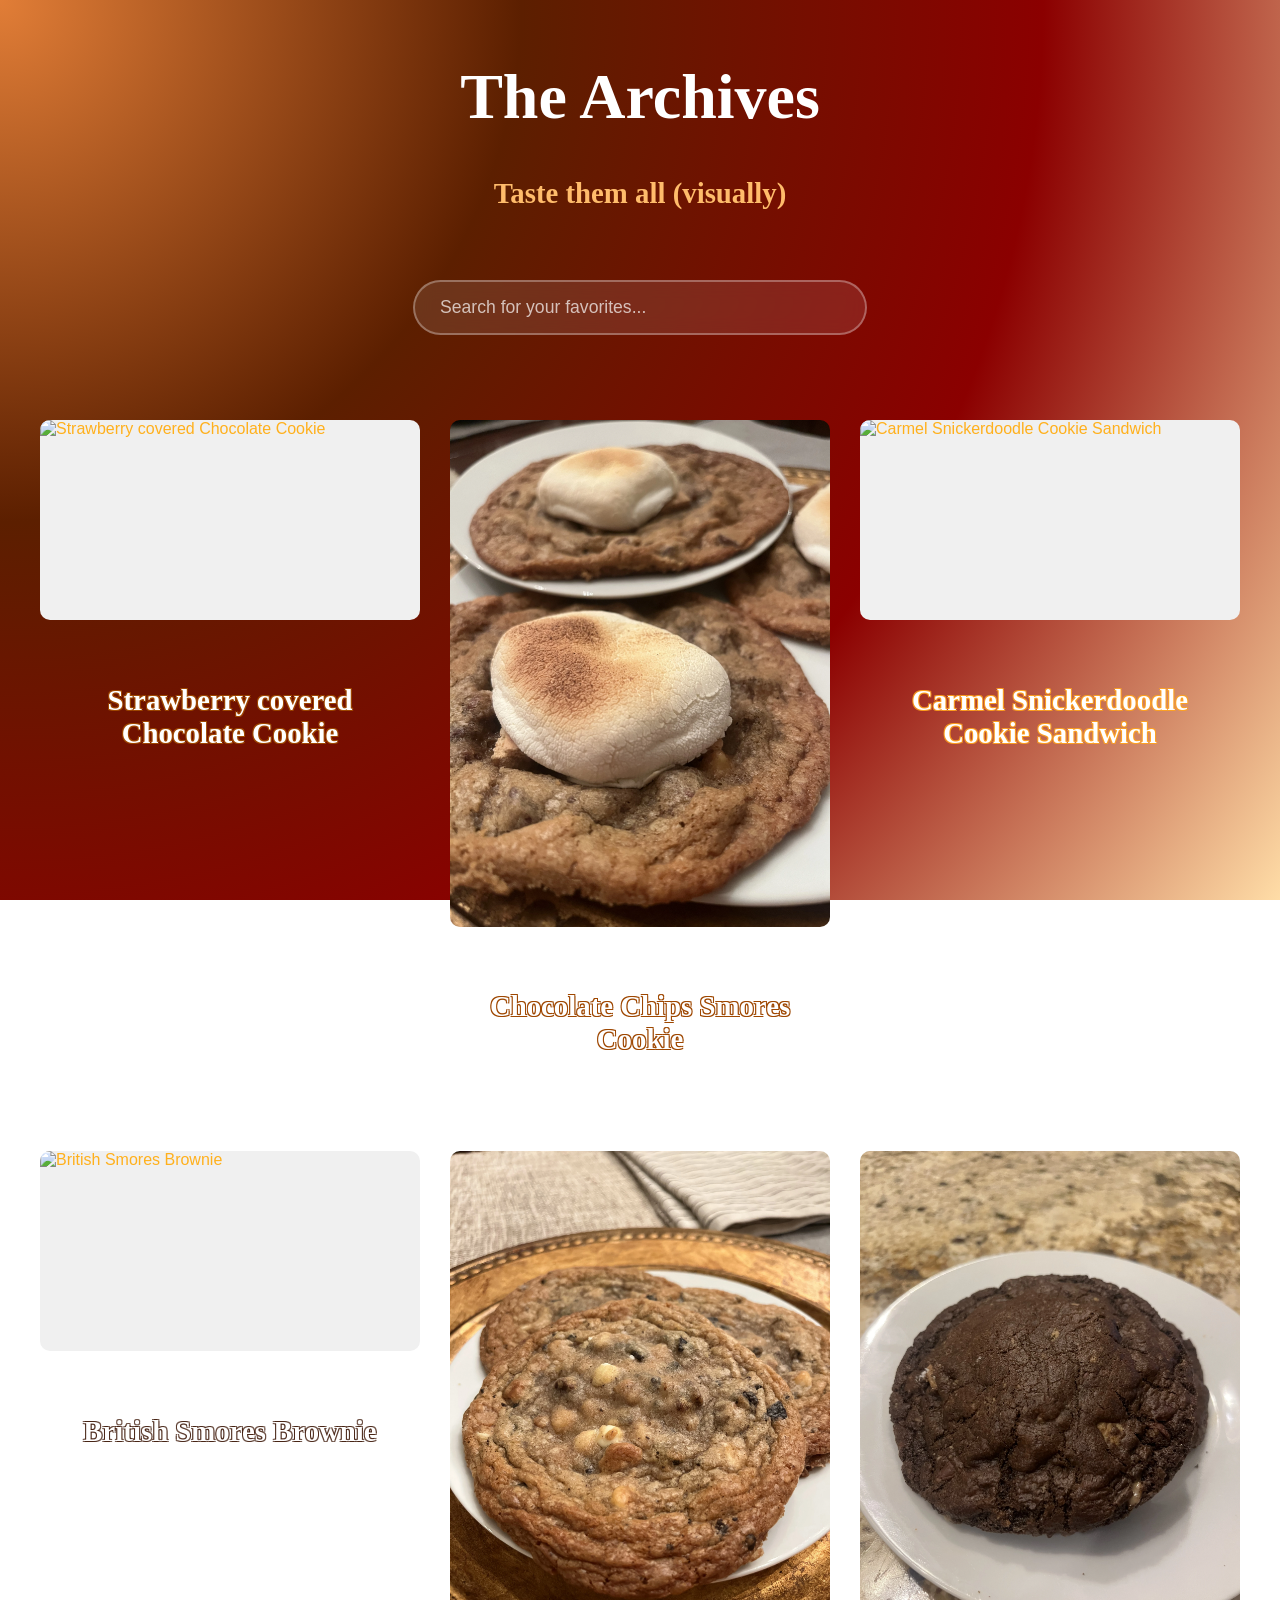
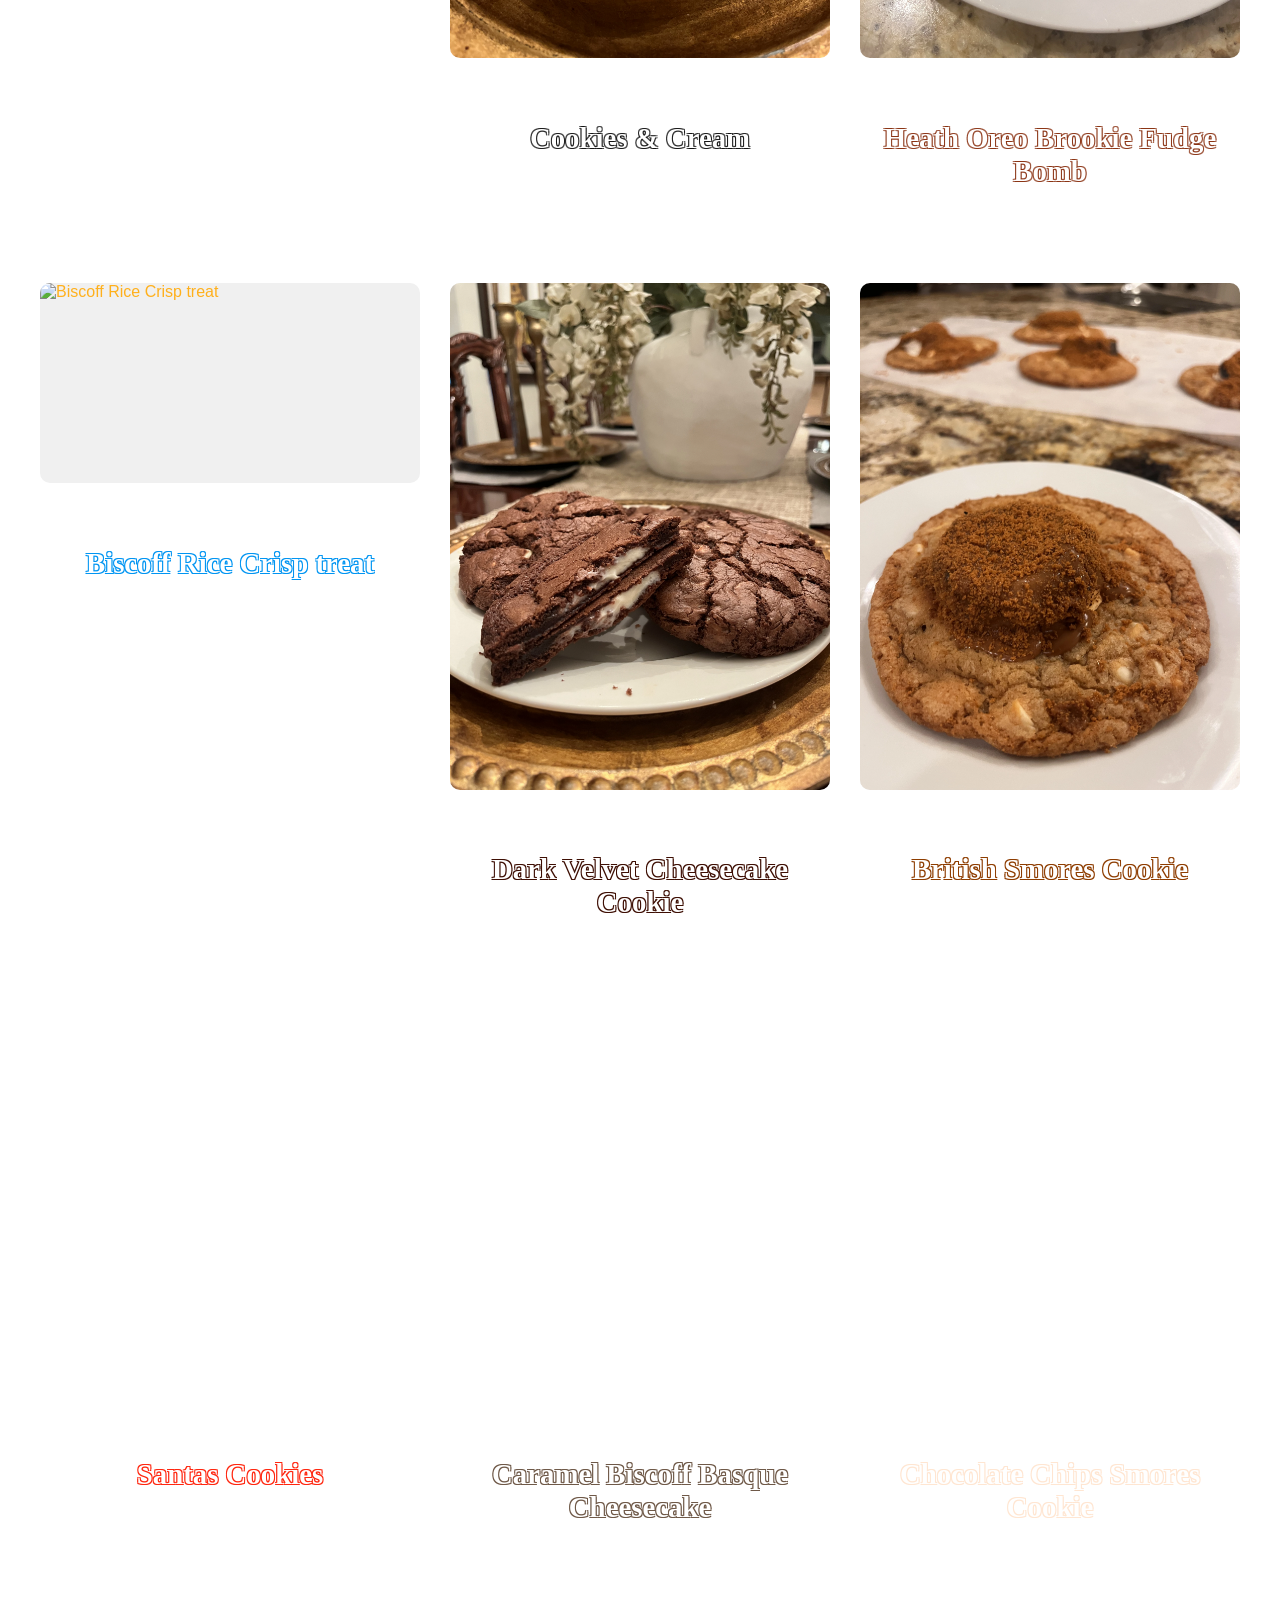
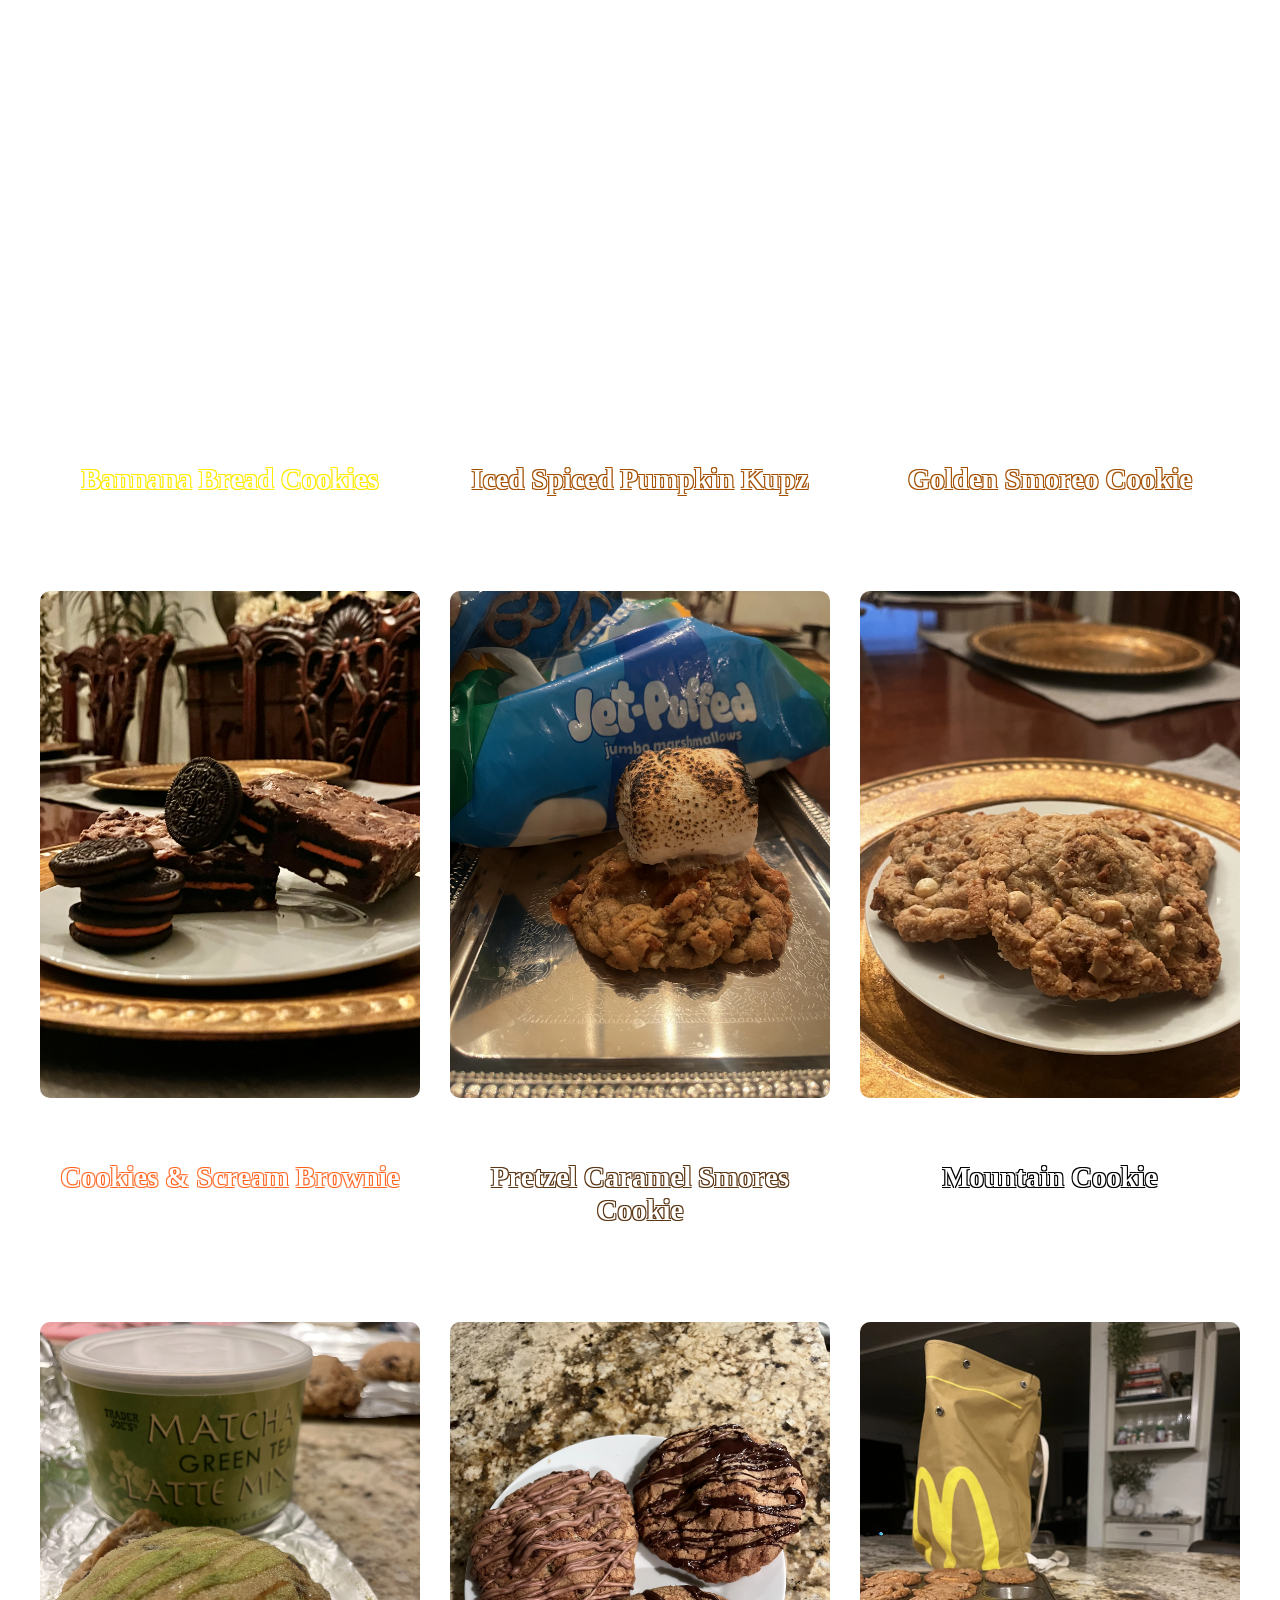
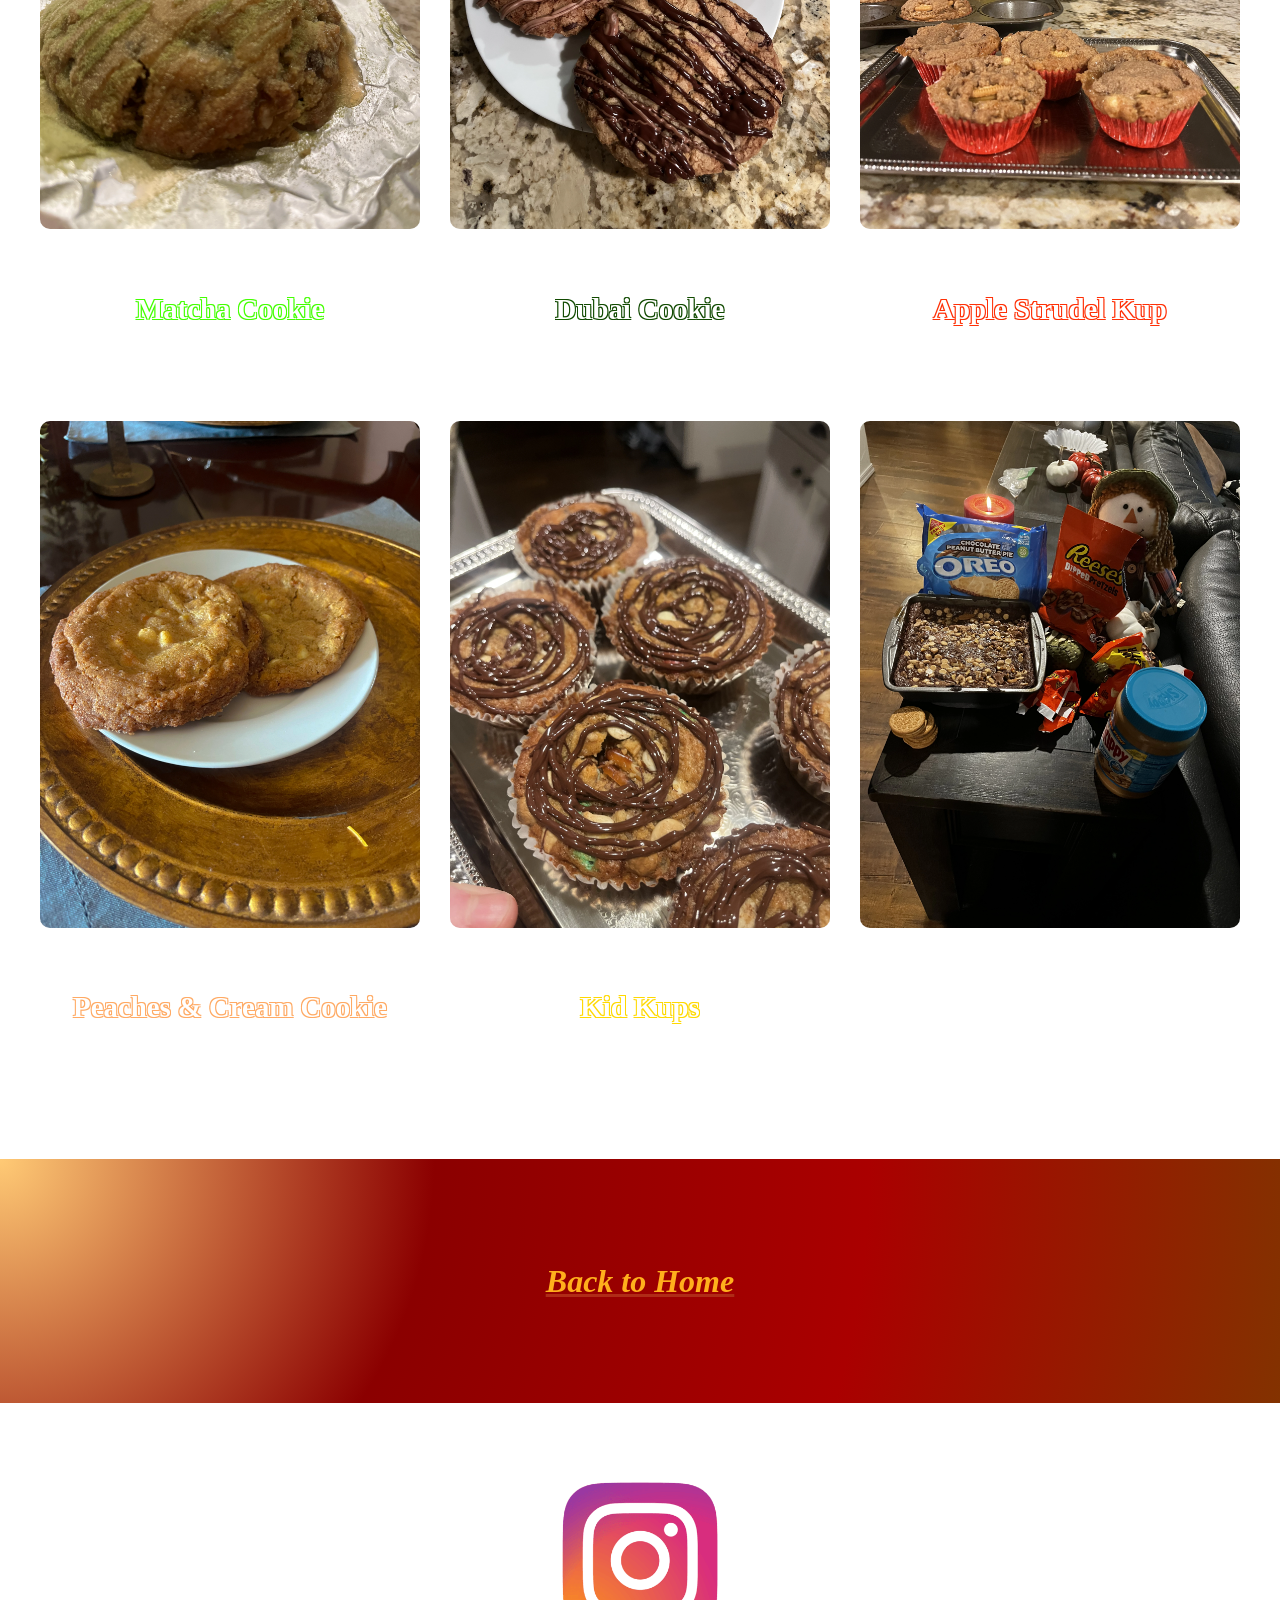
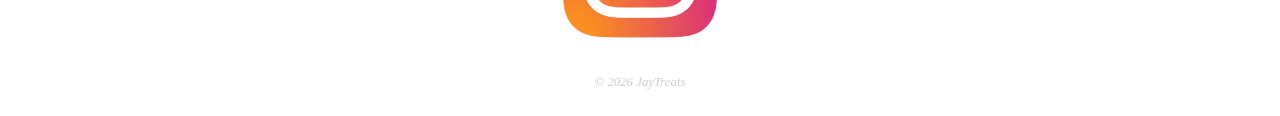
==== gallery.html @ 9e4c24e2 "ActuallyUpdated" ====
<!DOCTYPE html>
<html lang="en">
<head>
    <meta charset="UTF-8">
    <meta name="viewport" content="width=device-width, initial-scale=1.0">
    <title>Flavor Gallery | jaytreats</title>
    <link rel="stylesheet" href="style.css">
</head>
<body>

    <header class="hero-section" style="min-height: 40vh;">
        <h1>The Archives</h1>
        <h2>Taste them all (visually)</h2>
        <div class="search-container">
            <input type="text" id="treat-search" placeholder="Search for your favorites...">
        </div>
    </header>
<div id="full-gallery" class="gallery-grid"></div>
    <main id="full-gallery" class="gallery-container">
        
        </main>
        </div>

    <div class="home">
    <footer><div class=radial><h5 style="font-size:2.0rem;"><a href="index.html">Back to Home</a></h5></div></footer>
</div>
<div class="insta-container">
    <footer>
        <a href="https://www.instagram.com/jaydessertss" target="_blank">
            <img src="images/insta.png" alt="Follow us on Instagram" class="social-icon">
        </a>
        
        <p style="font-size: 0.8rem; color: #ccc; margin-top: 10px;">
            &copy; 2026 JayTreats
        </p>
<footer>
</div>

    <script src="treats.js"></script>
    <script src="gallery.js"></script>
</body>
</html>
---- style.css ----
/* Layout & Background */
body {
    margin: 0;
    padding: 0;
    min-height: 100vh;
    font-family: Arial, sans-serif;
    background: radial-gradient(circle at top left, 
                #de7022e7, #5c1f00, #8B0000, #ffdda7);
    background-attachment: fixed;
    color: white;
}

/* Container for the Image and Video */
.content-container {
    display: flex;
    flex-direction: row; /* Default: side-by-side for desktop */
    justify-content: center;
    align-items: center;
    gap: 30px;
    padding: 20px;
    max-width: 1200px;
    margin: 0 auto;
}
.radial {
    padding: 10px;
    background: radial-gradient(circle at top left, 
               #ffca75, #8B0000, #aa0000, #833200);
}

/* MOBILE SCALING (For iPhone Portrait Mode) */
@media (max-width: 768px) {
    .content-container {
        flex-direction: column; /* Stacks image on TOP and video BELOW */
        gap: 35px; /* Extra space so it doesn't look cluttered on mobile */
    }

    h1 {
        font-size: 3.0rem !important; /* Shrinks text slightly so it fits on one screen */
    }

    .content-block {
        width: 100%; /* Ensures elements take up the full width of the phone */
    }
}

/* Typography Styles */
h1 {
    font-family: "Times New Roman", Times, serif;
    font-weight: bold;
    color: #FFFFFF;
    font-size: 4rem;
    text-align: center;
    margin-top: 60px;
    padding: 0 15px;
}

h2 {
    font-family: Brush Script MT, cursive;
    color: #ffbc6b;
    font-size: 1.8rem;
    text-align: center;
    margin-bottom: 10px;
}

h5 {
    font-family: "Times New Roman", Times, serif;
    font-style: italic;
    text-decoration: underline;
    color: #5a5a31;
    text-align: center;
    padding: 40px 0;
}
p {
    font-family: "Times New Roman", Times, serif;
    font-style: italic;
    color: #ffbc6b;
    text-align: center;
    padding: 5px 0;
}

/* Placeholders */
.content-block {
    flex: 1;
    max-width: 500px;
}

.placeholder-img {
    width: 100%;
    aspect-ratio: 1 / 1; /* Makes the image a perfect square on mobile */
    background: rgba(255, 255, 255, 0.1);
    border: 2px dashed #ffffff;
    display: flex;
    justify-content: center;
    align-items: center;
    border-radius: 20px;
}

/* Standard Video (16:9) - The default */
.video-container {
    position: relative;
    width: 100%;
    padding-bottom: 56.25%; /* 16:9 Aspect Ratio */
    height: 0;
    overflow: hidden;
    border-radius: 10px;
    background-color: #000;
    box-shadow: 0 4px 15px rgba(0,0,0,0.3);
}

/* NEW: Shorts Mode (9:16) - Vertical Phone Shape */
.video-container.shorts-mode {
    padding-bottom: 177.78%; /* (16 / 9) * 100 = 177.77...% */
    max-width: 400px; /* Optional: Prevents it from being MASSIVE on desktop */
    margin: 0 auto;   /* Centers it if we limit the width */
}

.video-container iframe {
    position: absolute;
    top: 0;
    left: 0;
    width: 100%;
    height: 100%;
    border: none;
}

/* Page 2 Specific Typography */
.ingredient-list {
    font-size: 1.2rem;
    max-width: 600px;
    margin: 0 auto 20px auto;
    line-height: 1.6;
}

    .allergen-heading {
        font-size: 1.8rem;
    }
/* Center the entire allergen block */
.allergen-container {
    text-align: center;
    width: 100%;
    margin-top: 30px;
}

.allergen-heading {
    color: #FF0000; /* Contrasting Red */
    font-size: 2.2rem;
    font-family: "Times New Roman", Times, serif;
    text-transform: uppercase;
    font-weight: bold;
    margin-bottom: 5px; /* Brings the list closer to the heading */
}

.allergen-list {
    font-size: 1.2rem;
    color: hsl(0, 100%, 50%);
    margin: 0;
}

/* Ensure mobile scaling looks clean */
@media (max-width: 768px) {
    .allergen-heading {
        font-size: 1.8rem;
    }
}
/* Preorder Section */
.preorder-section {
    text-align: center;
    padding: 60px 20px;
}


.preorder-btn {
    display: inline-block; /* Important for links to look like buttons */
    background-color: #5100ffd4; /* Hot Pink */
    text-decoration: none; /* Removes the underline from the link */
    color: white;
    font-size: 1.4rem;
    padding: 15px 30px;
    border: none;
    border-radius: 50px;
    cursor: pointer;
    font-weight: bold;
    box-shadow: 0 4px 15px rgba(255, 105, 180, 0.4);
    transition: transform 0.2s ease, box-shadow 0.2s ease;
}

.preorder-btn:hover {
    transform: scale(1.05);
    box-shadow: 0 6px 20px rgba(255, 105, 180, 0.6);
}

.preorder-btn:hover {
    transform: scale(1.1);
    background-color: #ffd900b7; /* Yellow hover to match h5 style */
}

/* Ensure mobile stacking remains active */
@media (max-width: 768px) {
    .content-container {
        flex-direction: column;
        gap: 25px;
    }
    
}
/* Gallery Layout */
.gallery-container {
    display: flex;
    flex-wrap: wrap; /* Allows cards to wrap to the next line */
    justify-content: center;
    gap: 40px;
    padding: 30px 20px;
    max-width: 1200px;
    margin: 0 auto;
}

/* Card Styling */
.card-text {
    text-align: center;
    padding: 20px;
}

.card-text h3 {
    font-family: "Times New Roman", serif;
    font-size: 1.8rem;
    margin-bottom: 5px;
    color: white;
}

.card-text p {
    font-size: 0.9rem;
    text-transform: uppercase;
    letter-spacing: 1px;
    opacity: 0.8;
}

/* Make sure images are clickable and hoverable */
.image-link {
    text-decoration: none;
    transition: transform 0.3s ease;
}

.image-link:hover .placeholder-img {
    transform: translateY(-10px);
    background: rgba(255, 255, 255, 0.2);
    border-style: solid;
}
.search-container {
    display: flex;
    justify-content: center;
    padding: 60px;
    margin-bottom: 20px;
}

#treat-search {
    width: 100%;
    max-width: 400px;
    padding: 15px 25px;
    border-radius: 50px;
    border: 2px solid rgba(255, 255, 255, 0.3);
    background: rgba(255, 255, 255, 0.1);
    backdrop-filter: blur(10px); /* Frosted glass effect */
    color: white;
    font-size: 1.1rem;
    outline: none;
    transition: all 0.3s ease;
}

#treat-search::placeholder {
    color: rgba(255, 255, 255, 0.7);
}

#treat-search:focus {
    border-color: #FF69B4; /* Glows pink when clicking */
    background: rgba(255, 255, 255, 0.2);
    box-shadow: 0 0 15px rgba(255, 105, 180, 0.4);
}

/* Optional: Animation for appearing cards */
.animate-in {
    animation: fadeIn 0.4s ease forwards;
}

@keyframes fadeIn {
    from { opacity: 0; transform: translateY(10px); }
    to { opacity: 1; transform: translateY(0); }
}
/* Enable smooth jumping when clicking anchor links */
html {
    scroll-behavior: smooth;
}

.old-stuff-link {
    text-align: center;
    padding: 20px 0;
}

.old-stuff-link a {
    color: #FFFFFF;
    text-decoration: none;
    font-family: "Times New Roman", serif;
    font-style: italic;
    font-size: 2.0rem;
    border-bottom: 1px solid rgba(255, 255, 255, 0.3);
    transition: all 0.3s ease;
}

.old-stuff-link a:hover {
    color: #FF69B4; /* Pink glow on hover */
    border-bottom: 1px solid #FF69B4;
    letter-spacing: 1px;
}

/* Adjust footer padding to make room */
.home footer {
    padding: 10px 0 20px 0;
}
/* Styling the specific "Old Stuff" H5 link */
.old-stuff-link h5 a {
    color: #FFFF00; /* Yellow to match your H5 style */
    text-decoration: underline;
    font-style: italic;
    font-family: "Times New Roman", Times, serif;
    transition: opacity 0.3s ease;
}

.old-stuff-link h5 a:hover {
    opacity: 0.7;
    color: #FF69B4; /* Subtle pink shift on hover */
}

/* Ensure the featured section stacks on iPhone */
@media (max-width: 768px) {
    #featured-treat-container {
        flex-direction: column;
    }
}
/* Target the link specifically */
a {
    color: rgb(255, 176, 28); /* Changes text color */
    text-decoration-color: rgba(255, 0, 0, 0.523); /* Removes the underline */
}

/* Optional: Change color when hovering */
a:hover {
    color: #ffffff; /* Hot Pink on hover */
}
/* --- FOOTER & SOCIAL ICONS --- */
.insta-container footer {

    text-align: center;
    padding: 0px 0;
    margin-top: 20px; /* Separates footer from the rest of the page */
    border-top: 1px solid rgba(255, 255, 255, 0.1); /* Subtle divider line */
}

.social-icon {
    padding-top: 20px;
    width: 15%;;  /* Adjusts the size of the insta logo */
    height: auto;
    transition: transform 0.3s ease, opacity 0.3s ease;
    cursor: pointer;
}

.social-icon:hover {
    transform: scale(1.2); /* Grows slightly when hovered */
    opacity: 0.8;
}
/* =========================================
   GALLERY GRID SYSTEM
   Use this class on the PARENT <div> that holds the list of treats/images
   ========================================= */
.gallery-grid {
    display: grid;
    gap: 30px;
    width: 100%;
    max-width: 1400px;
    margin: 0 auto;
    
    /* ADD THIS LINE: */
    padding: 0 40px; /* 0px top/bottom, 40px left/right */
    
    /* Box-sizing ensures the padding doesn't make the width > 100% and cause scrollbars */
    box-sizing: border-box; 
    
    /* Default (Mobile) */
    grid-template-columns: 1fr;
}

/* TABLETS: 2 Columns */
@media (min-width: 600px) {
    .gallery-grid {
        grid-template-columns: repeat(2, 1fr);
    }
}

/* LAPTOPS: 3 Columns */
@media (min-width: 900px) {
    .gallery-grid {
        grid-template-columns: repeat(3, 1fr);
    }
}

/* DESKTOPS: Max 4 Columns */
/* This ensures it never goes to 5 or 6, even on huge screens */
@media (min-width: 1200px) {
    .gallery-grid {
        grid-template-columns: repeat(3, 1fr);
    }
}
/* Smooth fade-in for lazy loaded images */
.lazy-load.loaded {
    opacity: 1 !important;
}

/* Optional: Add a light grey background to the image space while loading */
.image-link img {
    background-color: #f0f0f0;
    min-height: 200px; /* Adjust to match your average image height */
}
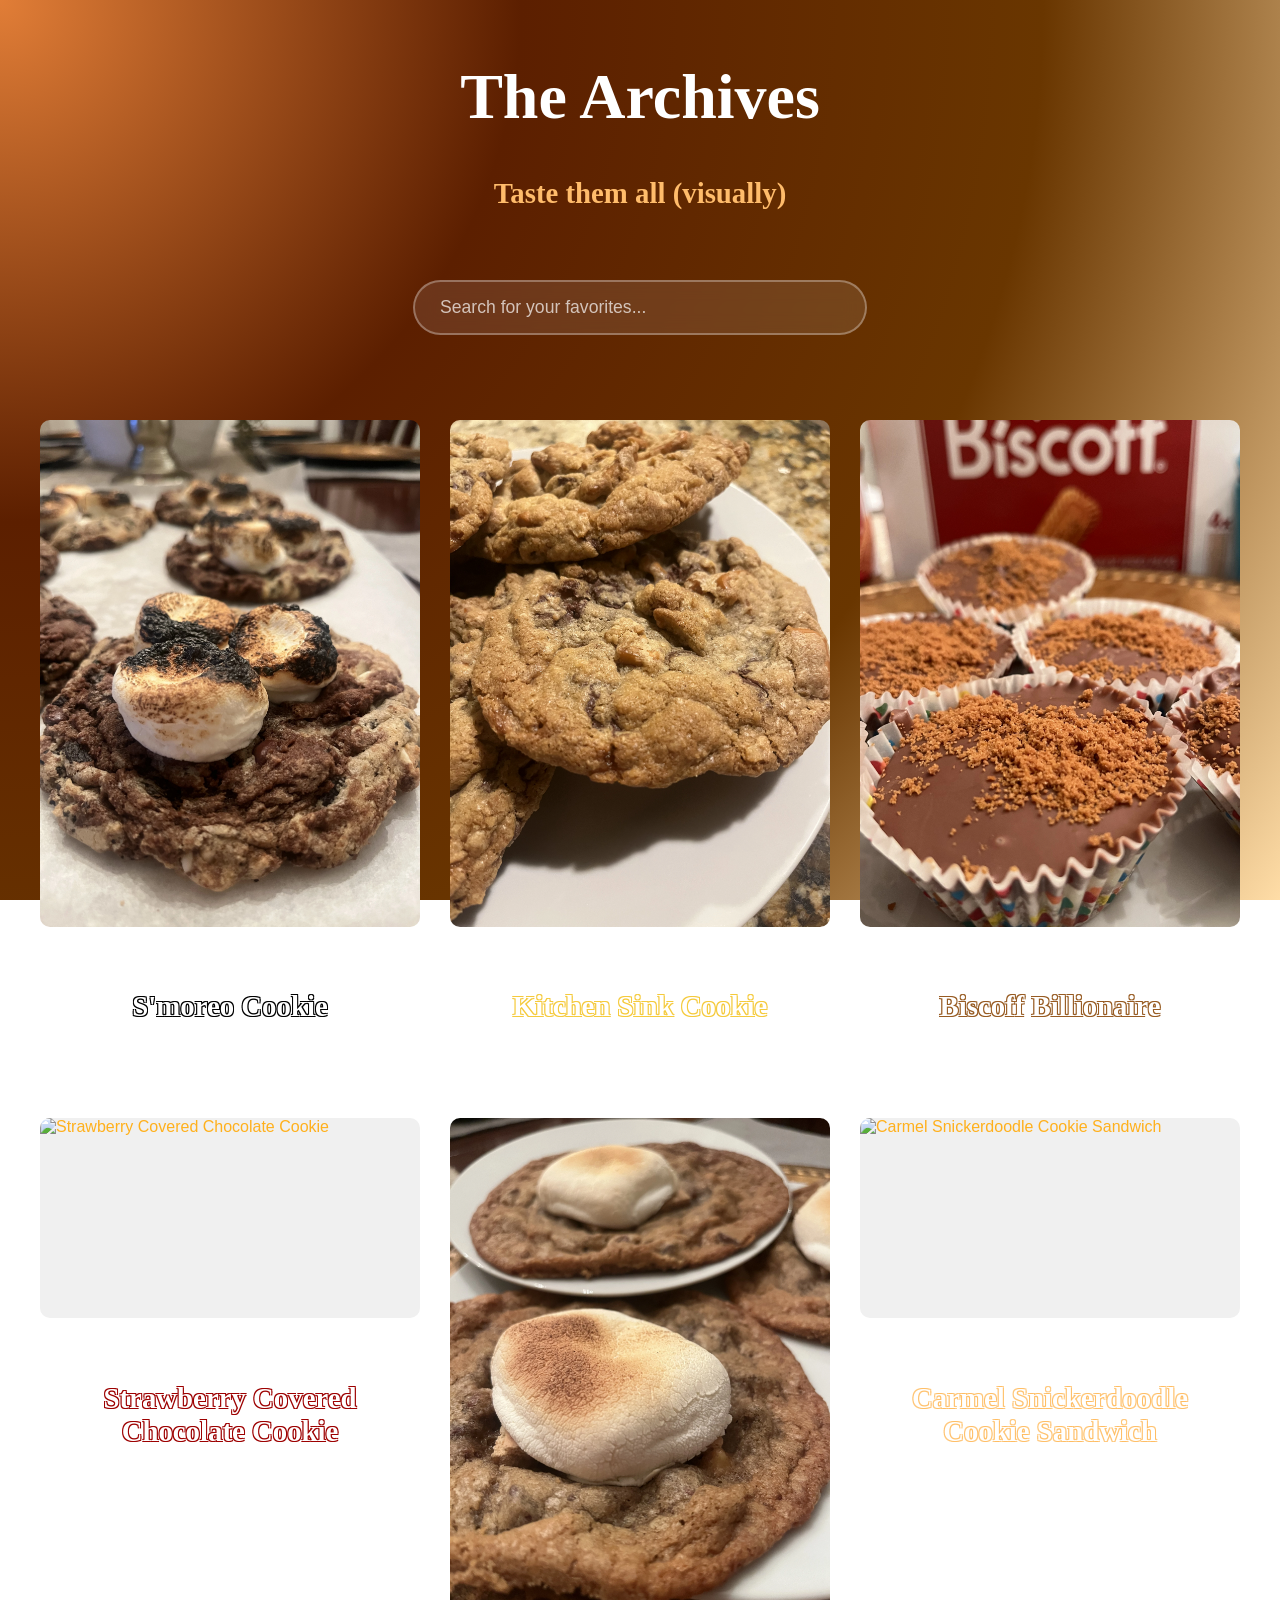
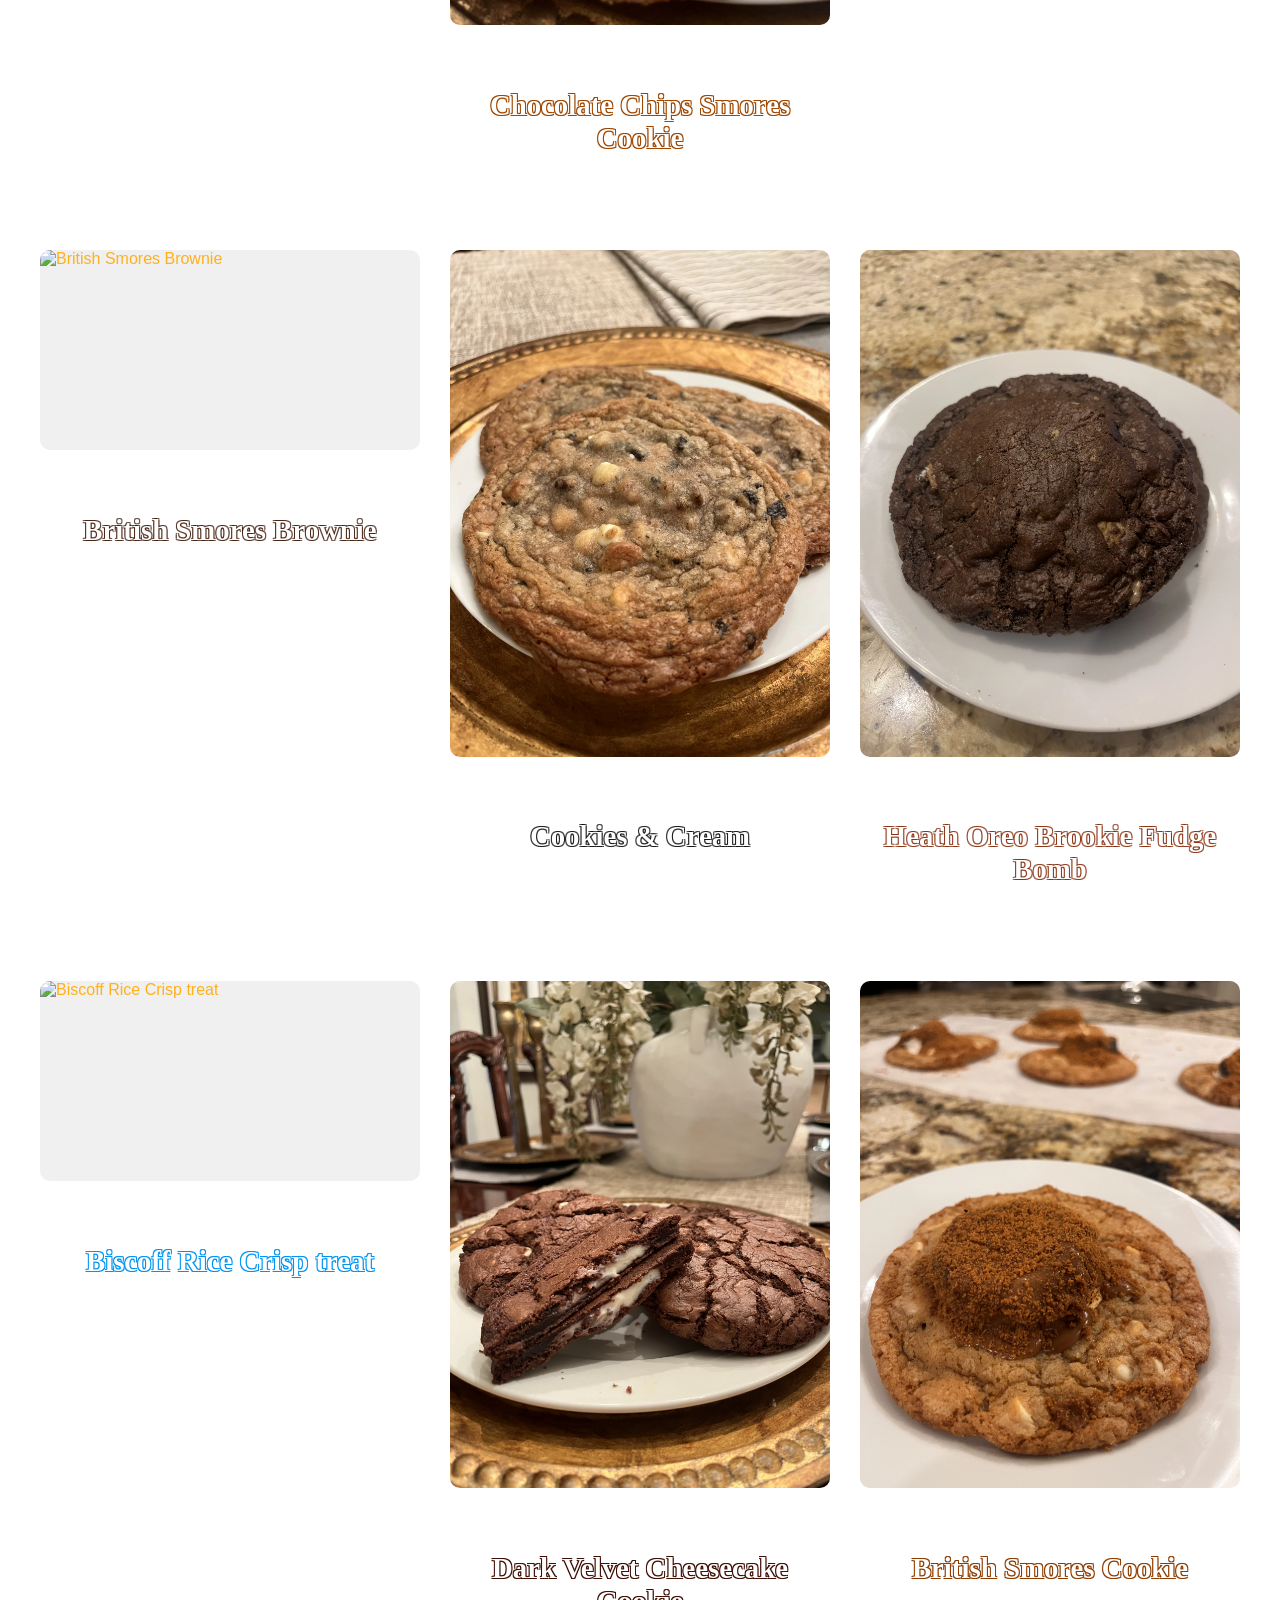
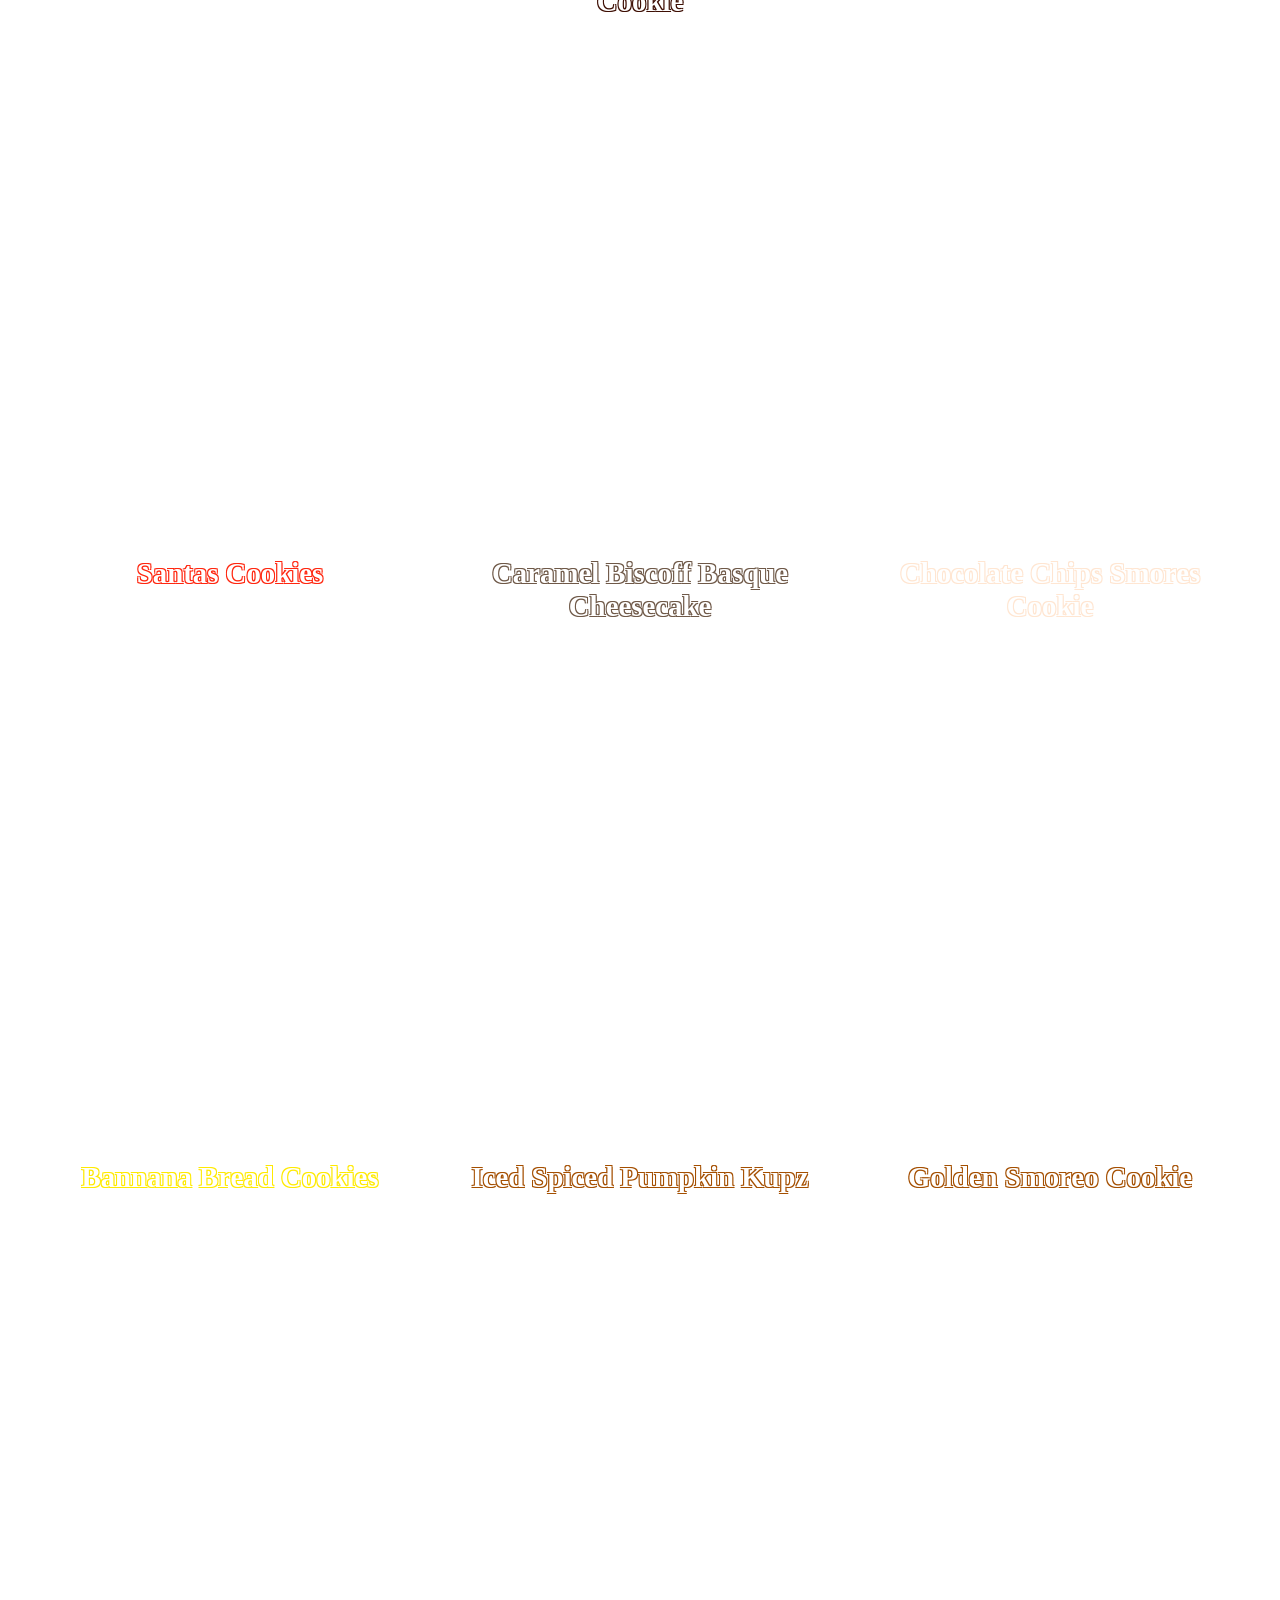
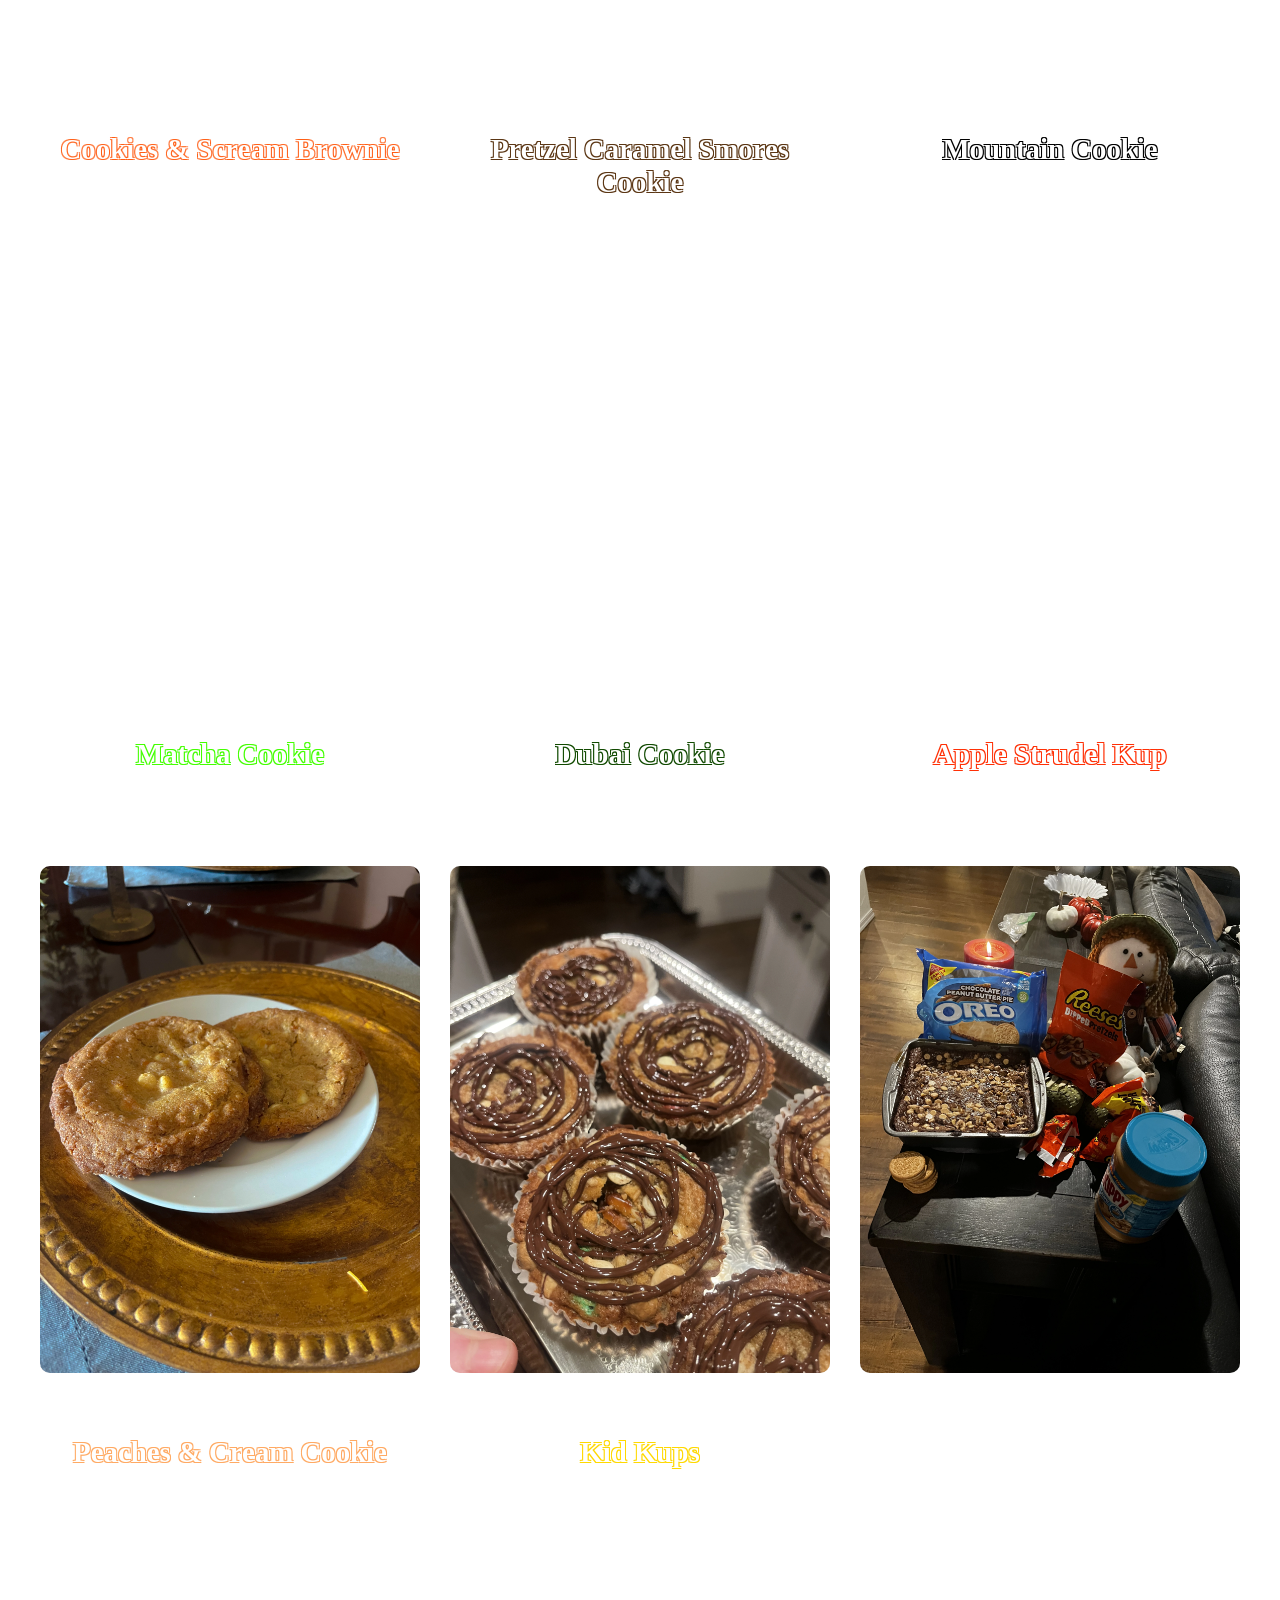
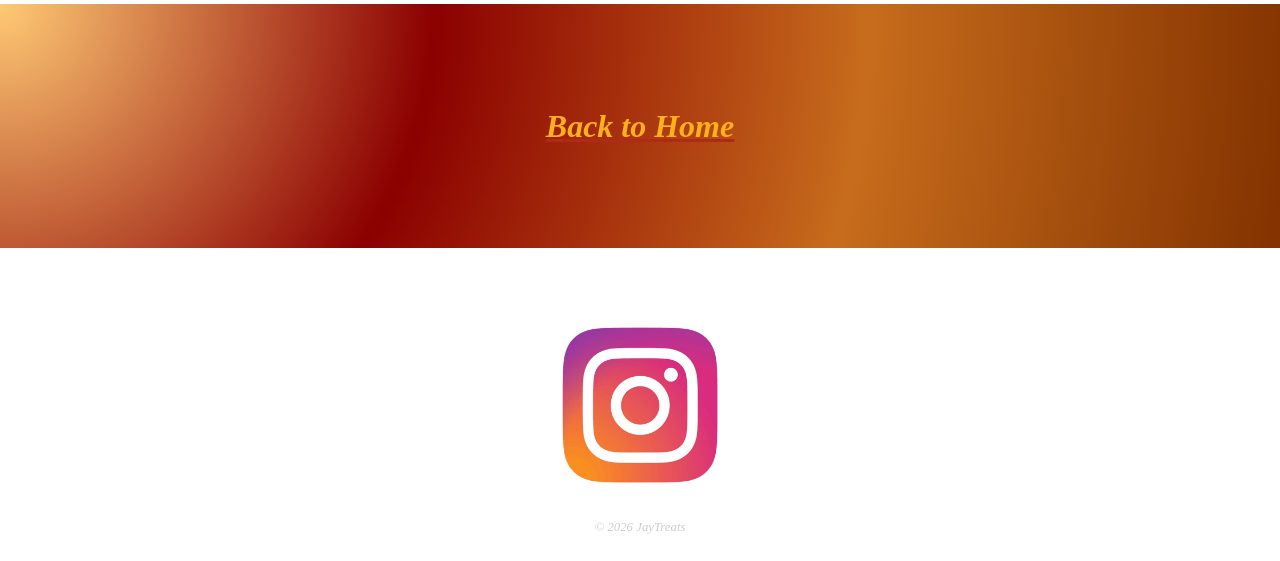
==== commit 330f301d: "Smoreo + Aesthetic changes + Cache Busting Changed 3 -> 2 columns, Added Cache Busting Upper case ->" ====
--- a/gallery.html
+++ b/gallery.html
@@ -3,8 +3,18 @@
 <head>
     <meta charset="UTF-8">
     <meta name="viewport" content="width=device-width, initial-scale=1.0">
+    <meta http-equiv="Cache-Control" content="no-cache, no-store, must-revalidate">
+    <meta http-equiv="Pragma" content="no-cache">
+    <meta http-equiv="Expires" content="0">
     <title>Flavor Gallery | jaytreats</title>
-    <link rel="stylesheet" href="style.css">
+    <script>
+        document.write('<script src="treats.js?fresh=' + Date.now() + '"><\/script>');
+    </script>
+    <script>
+        var siteVersion = window.SITE_VERSION || Date.now();
+        document.write('<link rel="stylesheet" href="style.css?v=' + siteVersion + '">');
+        document.write('<script src="gallery.js?v=' + siteVersion + '"><\/script>');
+    </script>
 </head>
 <body>
 
@@ -36,7 +46,5 @@
 <footer>
 </div>
 
-    <script src="treats.js"></script>
-    <script src="gallery.js"></script>
 </body>
-</html>+</html>
--- a/style.css
+++ b/style.css
@@ -5,7 +5,7 @@
     min-height: 100vh;
     font-family: Arial, sans-serif;
     background: radial-gradient(circle at top left, 
-                #de7022e7, #5c1f00, #8B0000, #ffdda7);
+                #de7022e7, #5c1f00, #693600, #ffdda7);
     background-attachment: fixed;
     color: white;
 }
@@ -24,7 +24,7 @@
 .radial {
     padding: 10px;
     background: radial-gradient(circle at top left, 
-               #ffca75, #8B0000, #aa0000, #833200);
+               #ffca75, #8B0000, #c76c1c, #833200);
 }
 
 /* MOBILE SCALING (For iPhone Portrait Mode) */
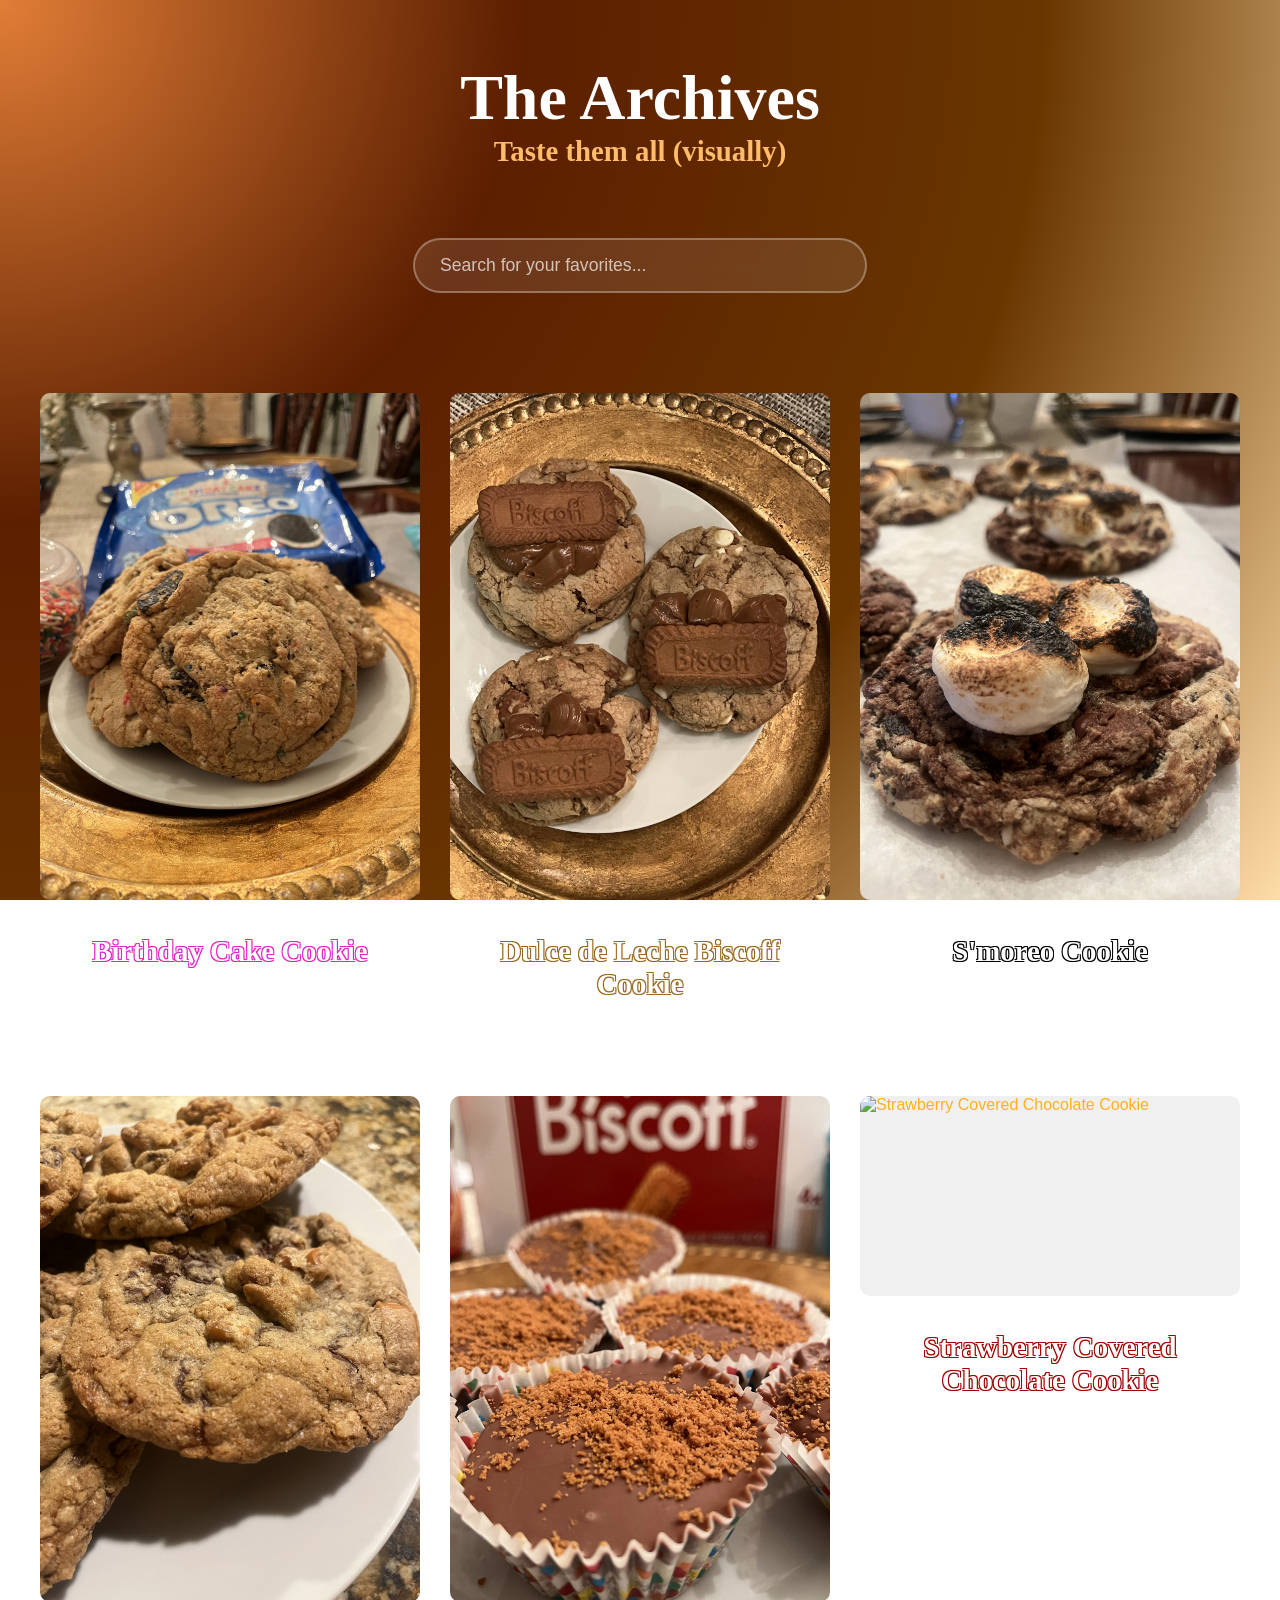
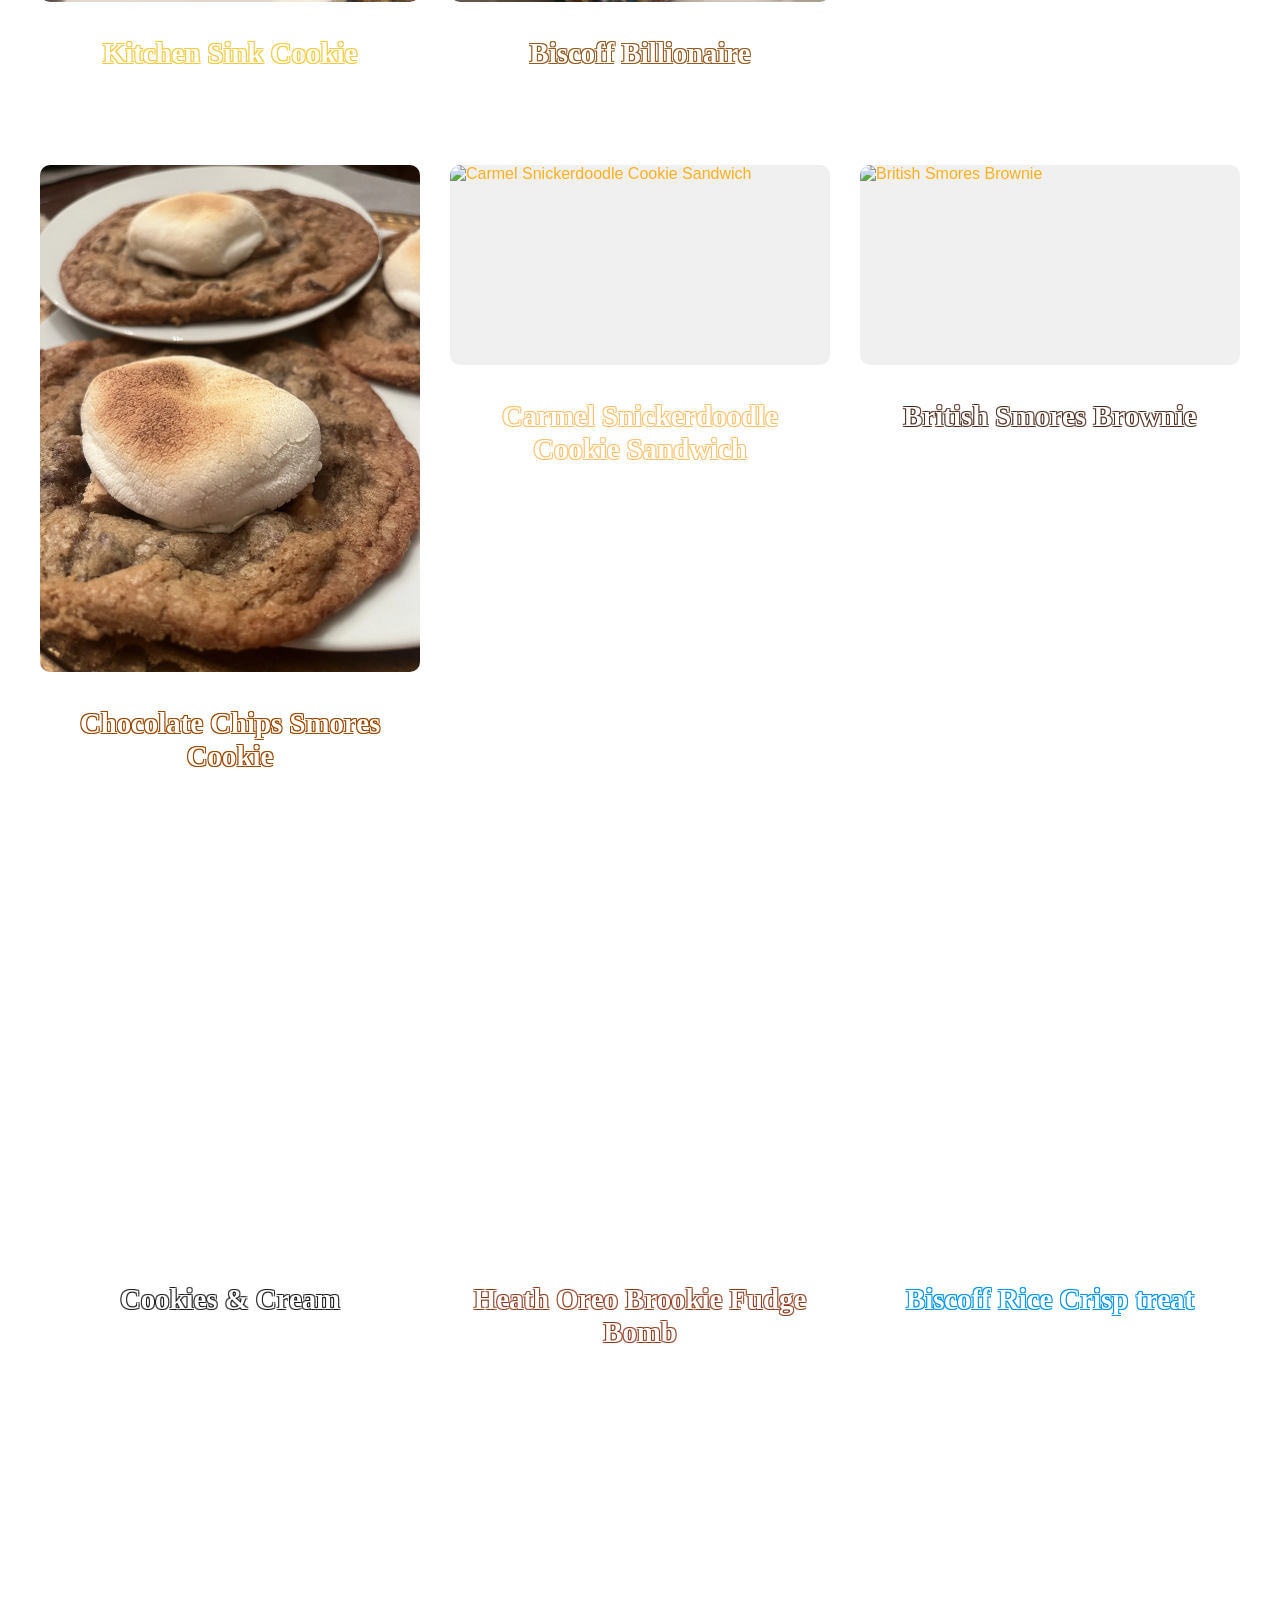
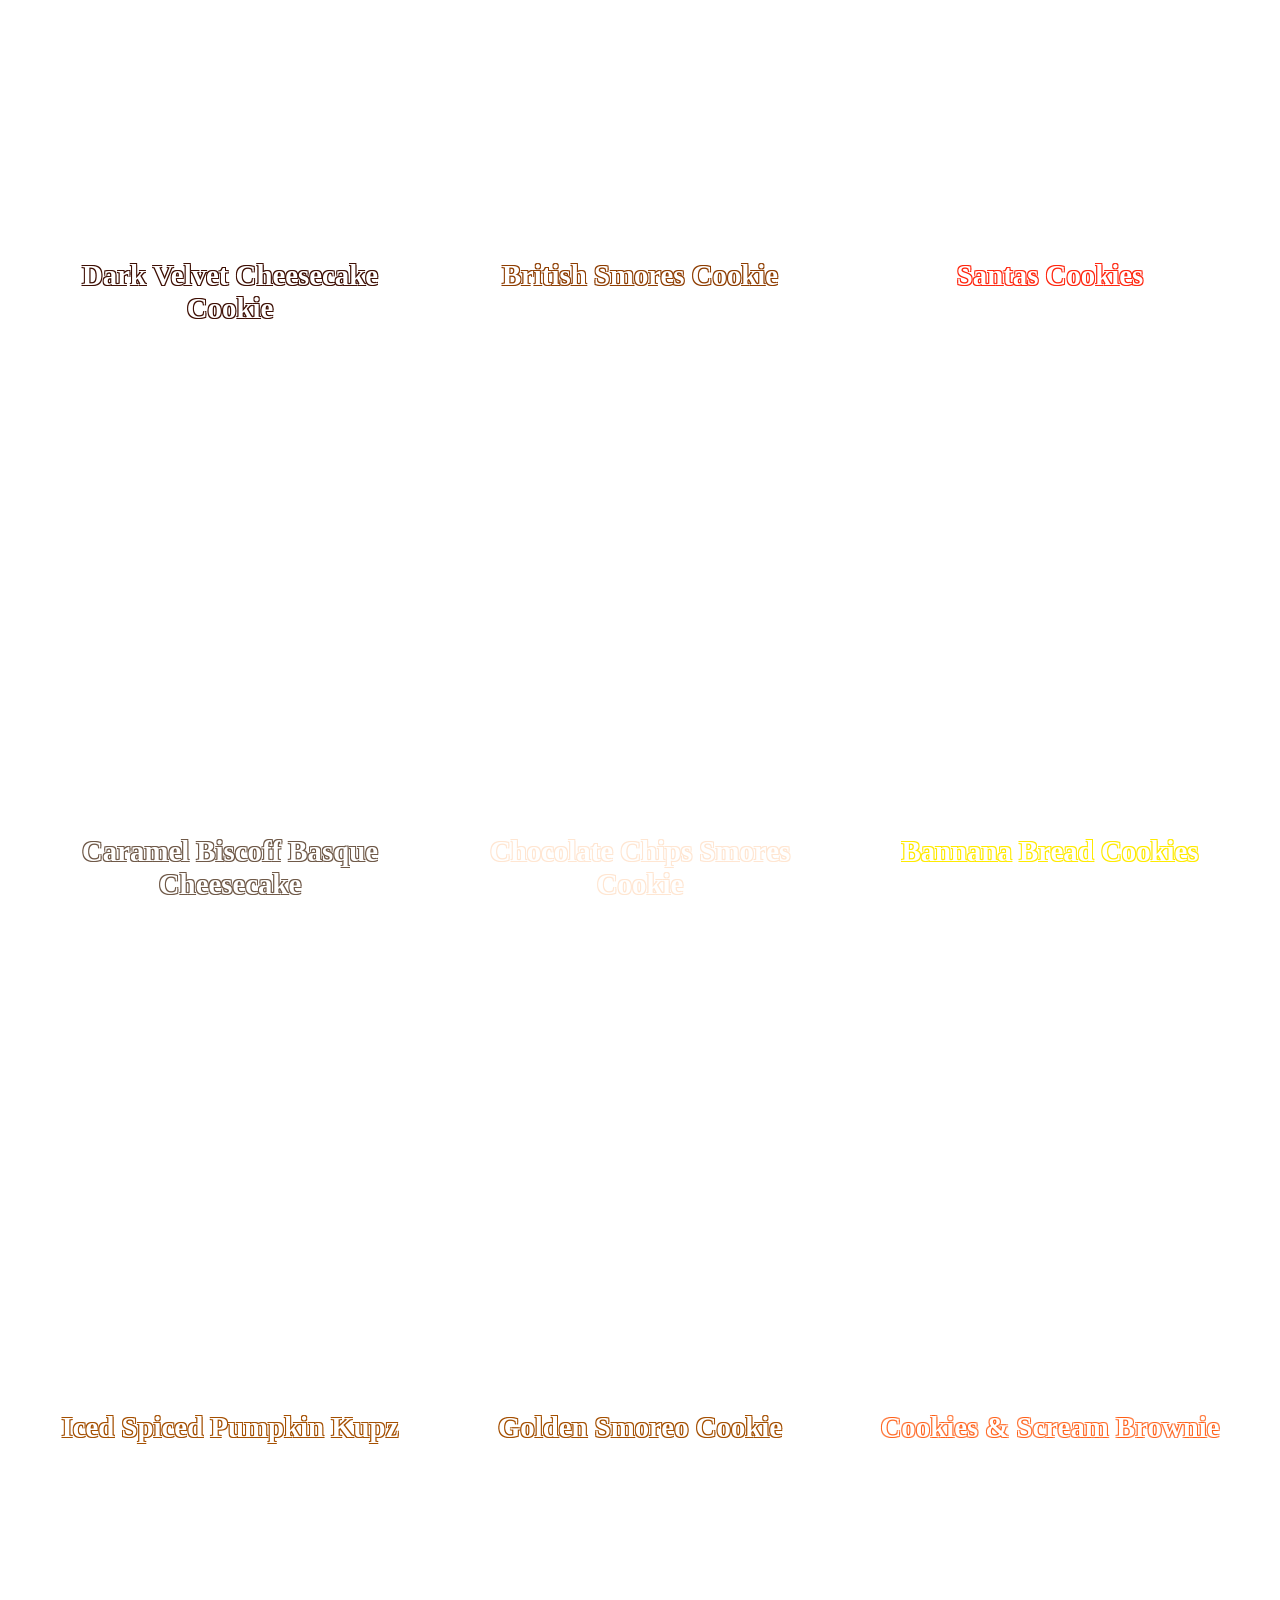
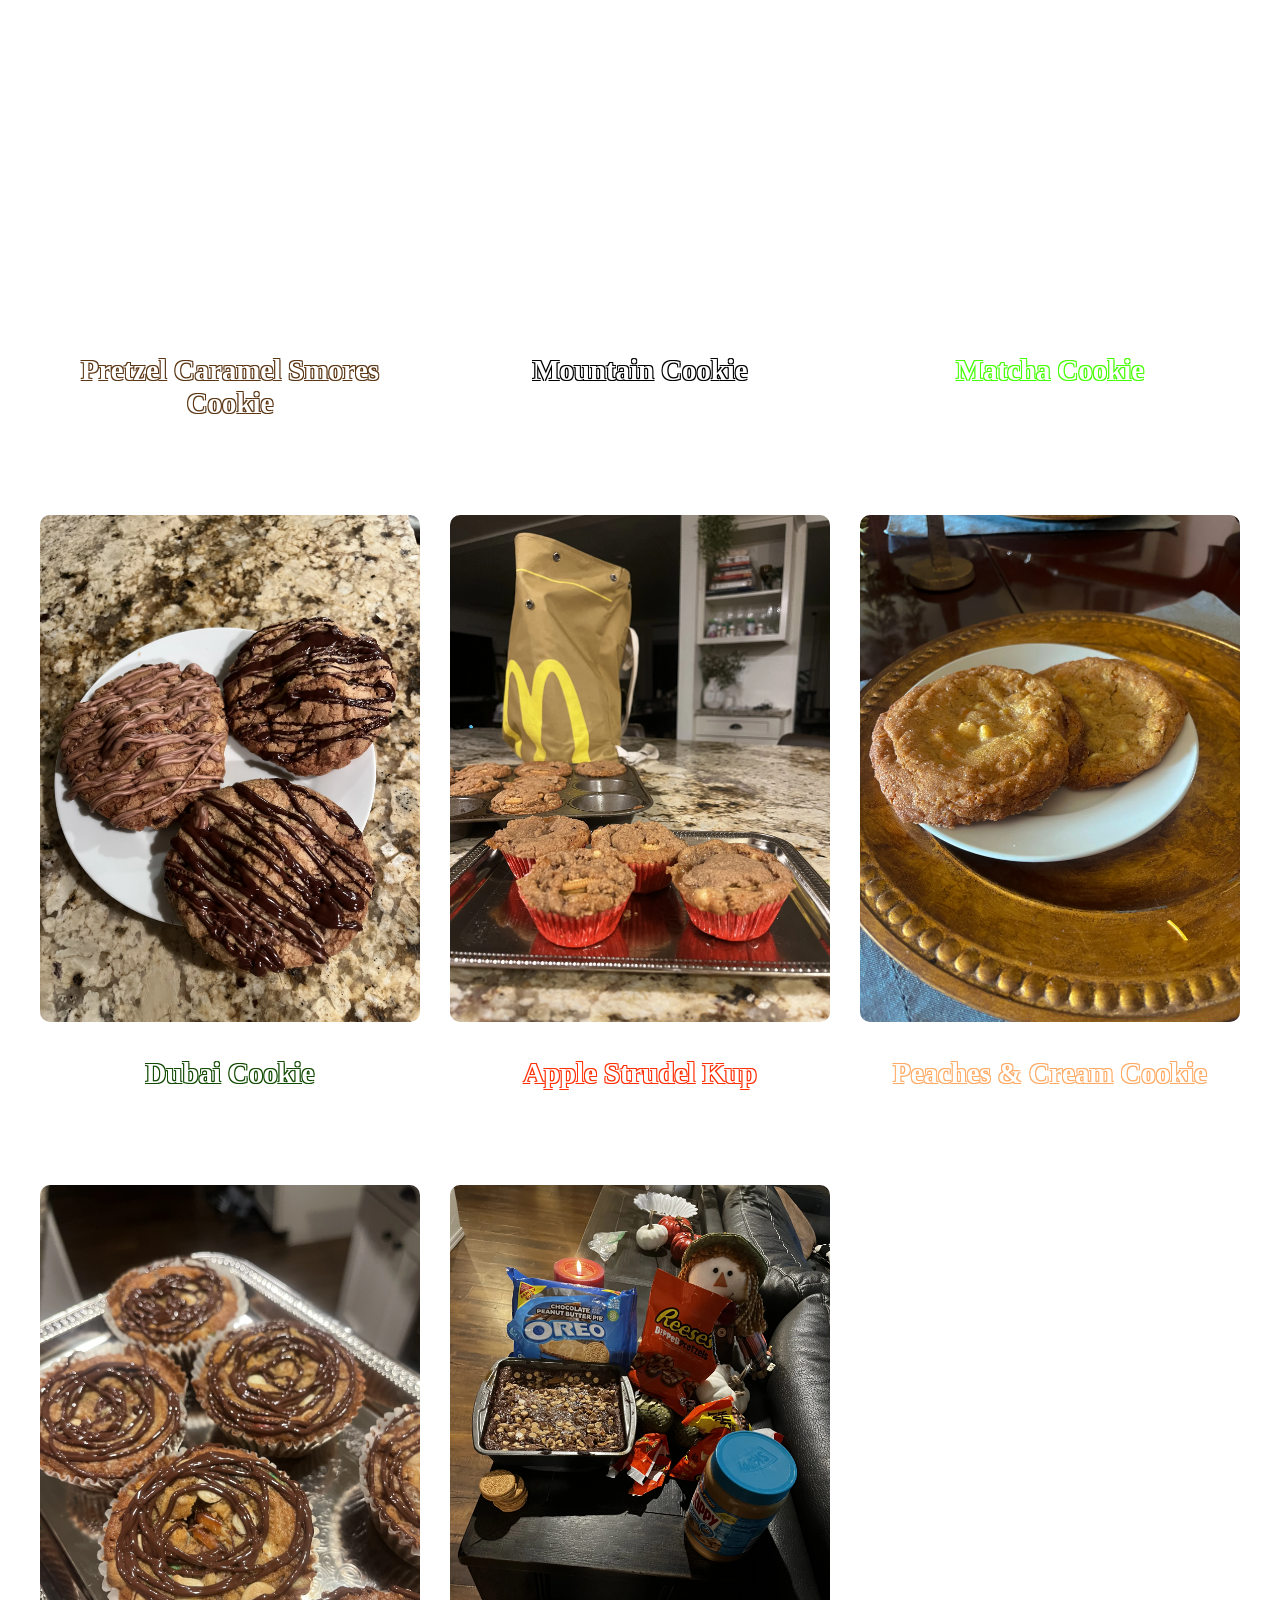
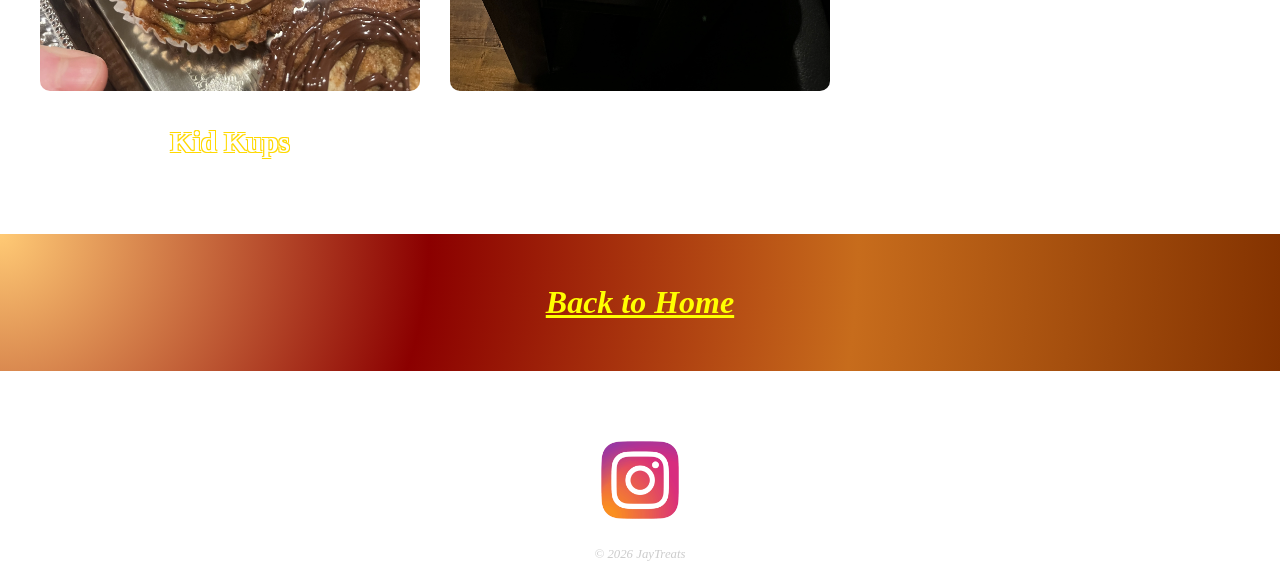
==== commit eedb6671: "try 1" ====
--- a/gallery.html
+++ b/gallery.html
@@ -1,50 +1,52 @@
 <!DOCTYPE html>
 <html lang="en">
+
 <head>
-    <meta charset="UTF-8">
-    <meta name="viewport" content="width=device-width, initial-scale=1.0">
-    <meta http-equiv="Cache-Control" content="no-cache, no-store, must-revalidate">
-    <meta http-equiv="Pragma" content="no-cache">
-    <meta http-equiv="Expires" content="0">
-    <title>Flavor Gallery | jaytreats</title>
-    <script>
-        document.write('<script src="treats.js?fresh=' + Date.now() + '"><\/script>');
-    </script>
-    <script>
-        var siteVersion = window.SITE_VERSION || Date.now();
-        document.write('<link rel="stylesheet" href="style.css?v=' + siteVersion + '">');
-        document.write('<script src="gallery.js?v=' + siteVersion + '"><\/script>');
-    </script>
+    <meta charset="UTF-8" />
+    <meta name="viewport" content="width=device-width, initial-scale=1.0" />
+    <meta http-equiv="Cache-Control" content="no-cache, no-store, must-revalidate" />
+    <meta http-equiv="Pragma" content="no-cache" />
+    <meta http-equiv="Expires" content="0" />
+    <title>Flavor Gallery | JayTreats</title>
+    <link rel="stylesheet" href="style.css" />
+    <script defer src="site-config.js"></script>
+    <script defer src="treats.js"></script>
+    <script defer src="gallery.js"></script>
 </head>
+
 <body>
-
-    <header class="hero-section" style="min-height: 40vh;">
-        <h1>The Archives</h1>
-        <h2>Taste them all (visually)</h2>
+    <header class="hero-section hero-section--compact">
+        <h1 data-config-text="galleryTitle">The Archives</h1>
+        <h2 data-config-text="gallerySubtitle">Taste them all (visually)</h2>
         <div class="search-container">
-            <input type="text" id="treat-search" placeholder="Search for your favorites...">
+            <label class="visually-hidden" for="treat-search">Search treats</label>
+            <input
+                type="text"
+                id="treat-search"
+                placeholder="Search for your favorites..."
+                data-config-placeholder="gallerySearchPlaceholder"
+            />
         </div>
     </header>
-<div id="full-gallery" class="gallery-grid"></div>
-    <main id="full-gallery" class="gallery-container">
-        
-        </main>
+
+    <main id="full-gallery" class="gallery-grid" aria-live="polite"></main>
+
+    <nav class="home" aria-label="Home">
+        <div class="radial">
+            <h5>
+                <a href="index.html" data-page-link="home" data-config-text="backHomeLabel">Back to Home</a>
+            </h5>
         </div>
+    </nav>
 
-    <div class="home">
-    <footer><div class=radial><h5 style="font-size:2.0rem;"><a href="index.html">Back to Home</a></h5></div></footer>
-</div>
-<div class="insta-container">
-    <footer>
-        <a href="https://www.instagram.com/jaydessertss" target="_blank">
-            <img src="images/insta.png" alt="Follow us on Instagram" class="social-icon">
+    <footer class="site-footer insta-container">
+        <a href="#" target="_blank" rel="noopener noreferrer" data-social-link="instagram" aria-label="Follow JayTreats on Instagram">
+            <img src="images/insta.png" data-social-icon="instagram" alt="Follow us on Instagram" class="social-icon" />
         </a>
-        
-        <p style="font-size: 0.8rem; color: #ccc; margin-top: 10px;">
-            &copy; 2026 JayTreats
+        <p class="site-footer-copy">
+            &copy; <span data-current-year>2026</span> <span data-site-name>JayTreats</span>
         </p>
-<footer>
-</div>
+    </footer>
+</body>
 
-</body>
 </html>
--- a/style.css
+++ b/style.css
@@ -1,117 +1,240 @@
-/* Layout & Background */
+:root {
+    --color-page-text: #ffffff;
+    --color-accent: #ffbc6b;
+    --color-link: #ffb01c;
+    --color-link-hover: #ffffff;
+    --color-hot-pink: #ff69b4;
+    --color-danger: #ff0000;
+    --color-card: rgba(239, 182, 255, 0.43);
+    --color-card-border: rgba(255, 255, 255, 0.16);
+    --shadow-raised: 0 4px 15px rgba(0, 0, 0, 0.3);
+    --space-page: 20px;
+    --content-max-width: 1200px;
+}
+
+html {
+    scroll-behavior: smooth;
+}
+
 body {
     margin: 0;
-    padding: 0;
     min-height: 100vh;
     font-family: Arial, sans-serif;
-    background: radial-gradient(circle at top left, 
-                #de7022e7, #5c1f00, #693600, #ffdda7);
+    background:
+        radial-gradient(circle at top left, #de7022e7, #5c1f00, #693600, #ffdda7);
     background-attachment: fixed;
-    color: white;
-}
-
-/* Container for the Image and Video */
+    color: var(--color-page-text);
+}
+
+a {
+    color: var(--color-link);
+    text-decoration-color: rgba(255, 0, 0, 0.52);
+}
+
+a:hover {
+    color: var(--color-link-hover);
+}
+
+img {
+    max-width: 100%;
+}
+
+h1,
+h5 {
+    font-family: "Times New Roman", Times, serif;
+}
+
+h1 {
+    margin: 60px 0 0;
+    padding: 0 15px;
+    color: var(--color-page-text);
+    font-size: 4rem;
+    font-weight: bold;
+    text-align: center;
+}
+
+h2 {
+    margin: 0 0 10px;
+    color: var(--color-accent);
+    font-family: "Brush Script MT", cursive;
+    font-size: 1.8rem;
+    text-align: center;
+}
+
+h5 {
+    margin: 0;
+    padding: 40px 0;
+    color: #5a5a31;
+    font-size: 2rem;
+    font-style: italic;
+    text-align: center;
+    text-decoration: underline;
+}
+
+p {
+    margin: 0;
+    padding: 5px 0;
+    color: var(--color-accent);
+    font-family: "Times New Roman", Times, serif;
+    font-style: italic;
+    text-align: center;
+}
+
+.visually-hidden {
+    position: absolute;
+    width: 1px;
+    height: 1px;
+    padding: 0;
+    margin: -1px;
+    overflow: hidden;
+    clip: rect(0, 0, 0, 0);
+    white-space: nowrap;
+    border: 0;
+}
+
+.is-hidden {
+    display: none !important;
+}
+
+.hero-section {
+    padding: 1px var(--space-page) 20px;
+}
+
+.hero-section--compact {
+    min-height: 40vh;
+}
+
+.header-slot {
+    padding-top: 20px;
+}
+
+.radial {
+    padding: 10px;
+    background:
+        radial-gradient(circle at top left, #ffca75, #8b0000, #c76c1c, #833200);
+}
+
+.content-container,
+.detail-layout {
+    max-width: var(--content-max-width);
+    margin: 0 auto;
+    padding: var(--space-page);
+}
+
 .content-container {
     display: flex;
-    flex-direction: row; /* Default: side-by-side for desktop */
+    flex-direction: row;
     justify-content: center;
     align-items: center;
     gap: 30px;
-    padding: 20px;
-    max-width: 1200px;
-    margin: 0 auto;
-}
-.radial {
-    padding: 10px;
-    background: radial-gradient(circle at top left, 
-               #ffca75, #8B0000, #c76c1c, #833200);
-}
-
-/* MOBILE SCALING (For iPhone Portrait Mode) */
-@media (max-width: 768px) {
-    .content-container {
-        flex-direction: column; /* Stacks image on TOP and video BELOW */
-        gap: 35px; /* Extra space so it doesn't look cluttered on mobile */
-    }
-
-    h1 {
-        font-size: 3.0rem !important; /* Shrinks text slightly so it fits on one screen */
-    }
-
-    .content-block {
-        width: 100%; /* Ensures elements take up the full width of the phone */
-    }
-}
-
-/* Typography Styles */
-h1 {
-    font-family: "Times New Roman", Times, serif;
-    font-weight: bold;
-    color: #FFFFFF;
-    font-size: 4rem;
-    text-align: center;
-    margin-top: 60px;
-    padding: 0 15px;
-}
-
-h2 {
-    font-family: Brush Script MT, cursive;
-    color: #ffbc6b;
-    font-size: 1.8rem;
-    text-align: center;
-    margin-bottom: 10px;
-}
-
-h5 {
-    font-family: "Times New Roman", Times, serif;
-    font-style: italic;
-    text-decoration: underline;
-    color: #5a5a31;
-    text-align: center;
-    padding: 40px 0;
-}
-p {
-    font-family: "Times New Roman", Times, serif;
-    font-style: italic;
-    color: #ffbc6b;
-    text-align: center;
-    padding: 5px 0;
-}
-
-/* Placeholders */
+}
+
+.content-container--centered {
+    justify-content: center;
+}
+
 .content-block {
     flex: 1;
+    width: 100%;
     max-width: 500px;
 }
 
+.content-block--centered {
+    max-width: 600px;
+}
+
 .placeholder-img {
-    width: 100%;
-    aspect-ratio: 1 / 1; /* Makes the image a perfect square on mobile */
+    display: flex;
+    align-items: center;
+    justify-content: center;
+    width: 100%;
+    aspect-ratio: 1 / 1;
     background: rgba(255, 255, 255, 0.1);
-    border: 2px dashed #ffffff;
-    display: flex;
-    justify-content: center;
-    align-items: center;
+    border: 2px dashed var(--color-page-text);
     border-radius: 20px;
 }
 
-/* Standard Video (16:9) - The default */
+.image-link {
+    display: block;
+    text-decoration: none;
+    transition: transform 0.3s ease;
+}
+
+.image-link:hover .placeholder-img {
+    transform: translateY(-10px);
+    background: rgba(255, 255, 255, 0.2);
+    border-style: solid;
+}
+
+.featured-visual {
+    position: relative;
+}
+
+.featured-image-link {
+    overflow: hidden;
+    border-radius: 10px;
+}
+
+.featured-image {
+    display: block;
+    width: 100%;
+    height: auto;
+    border-radius: 10px;
+}
+
+.treat-image-title {
+    position: absolute;
+    bottom: 10px;
+    left: 10px;
+    margin: 0;
+    color: var(--color-page-text);
+    font-size: 2rem;
+}
+
+.preorder-btn {
+    display: inline-block;
+    padding: 15px 30px;
+    border: none;
+    border-radius: 50px;
+    background-color: #5100ffd4;
+    box-shadow: 0 4px 15px rgba(255, 105, 180, 0.4);
+    color: var(--color-page-text);
+    cursor: pointer;
+    font-size: 1.4rem;
+    font-weight: bold;
+    text-decoration: none;
+    transition: transform 0.2s ease, box-shadow 0.2s ease, background-color 0.2s ease;
+}
+
+.preorder-btn:hover {
+    background-color: #ffd900b7;
+    box-shadow: 0 6px 20px rgba(255, 105, 180, 0.6);
+    color: var(--color-page-text);
+    transform: scale(1.06);
+}
+
+.featured-preorder {
+    position: absolute;
+    top: 10px;
+    right: -15px;
+    margin: 0;
+}
+
 .video-container {
     position: relative;
     width: 100%;
-    padding-bottom: 56.25%; /* 16:9 Aspect Ratio */
     height: 0;
+    padding-bottom: 56.25%;
     overflow: hidden;
     border-radius: 10px;
-    background-color: #000;
-    box-shadow: 0 4px 15px rgba(0,0,0,0.3);
-}
-
-/* NEW: Shorts Mode (9:16) - Vertical Phone Shape */
+    background-color: #000000;
+    box-shadow: var(--shadow-raised);
+}
+
 .video-container.shorts-mode {
-    padding-bottom: 177.78%; /* (16 / 9) * 100 = 177.77...% */
-    max-width: 400px; /* Optional: Prevents it from being MASSIVE on desktop */
-    margin: 0 auto;   /* Centers it if we limit the width */
+    max-width: 400px;
+    margin: 0 auto;
+    padding-bottom: 177.78%;
 }
 
 .video-container iframe {
@@ -123,127 +246,159 @@
     border: none;
 }
 
-/* Page 2 Specific Typography */
+.detail-layout {
+    display: grid;
+    grid-template-columns: 1fr 1fr;
+    gap: 30px;
+    align-items: start;
+}
+
+.main-image-display {
+    display: block;
+    width: 100%;
+    height: auto;
+    border-radius: 10px;
+    box-shadow: var(--shadow-raised);
+    object-fit: contain;
+}
+
+.image-grid {
+    display: grid;
+    grid-column: 1 / -1;
+    grid-template-columns: repeat(2, minmax(0, 1fr));
+    gap: 30px;
+    width: 90%;
+    margin-top: 20px;
+    justify-self: center;
+    align-items: flex-start;
+}
+
+.gallery-detail-img {
+    width: 90%;
+    height: auto;
+    border: 2px solid rgba(255, 255, 255, 0.2);
+    border-radius: 10px;
+    object-fit: contain;
+    transition: transform 0.3s ease, border-color 0.3s ease;
+}
+
+.gallery-detail-img:last-child:nth-child(odd) {
+    grid-column: 1 / -1;
+    justify-self: center;
+    width: calc((100% - 20px) / 2);
+}
+
+.gallery-detail-img:hover {
+    border-color: var(--color-hot-pink);
+    transform: scale(1.05);
+}
+
+.info-card {
+    box-sizing: border-box;
+    padding: 5px;
+    border: 2px solid var(--color-card-border);
+    border-radius: 10px;
+    background: var(--color-card);
+    box-shadow: var(--shadow-raised);
+    color: var(--color-page-text);
+}
+
+.info-card.in-header {
+    max-width: 800px;
+    margin: 0 auto 30px;
+    text-align: center;
+}
+
+.info-card.in-grid {
+    display: flex;
+    flex-direction: column;
+    justify-content: center;
+    height: 100%;
+    text-align: center;
+}
+
+.ingredient-container {
+    margin-top: 10px;
+    padding-top: 5px;
+    border-top: 1px dashed rgba(255, 255, 255, 0.15);
+}
+
 .ingredient-list {
+    max-width: 600px;
+    margin: 0 auto 20px;
     font-size: 1.2rem;
-    max-width: 600px;
-    margin: 0 auto 20px auto;
     line-height: 1.6;
 }
 
-    .allergen-heading {
-        font-size: 1.8rem;
-    }
-/* Center the entire allergen block */
-.allergen-container {
-    text-align: center;
-    width: 100%;
-    margin-top: 30px;
-}
-
 .allergen-heading {
-    color: #FF0000; /* Contrasting Red */
+    margin: 0 0 5px;
+    color: var(--color-danger);
+    font-family: "Times New Roman", Times, serif;
     font-size: 2.2rem;
-    font-family: "Times New Roman", Times, serif;
+    font-weight: bold;
     text-transform: uppercase;
-    font-weight: bold;
-    margin-bottom: 5px; /* Brings the list closer to the heading */
 }
 
 .allergen-list {
+    margin: 0;
+    color: var(--color-danger);
     font-size: 1.2rem;
-    color: hsl(0, 100%, 50%);
-    margin: 0;
-}
-
-/* Ensure mobile scaling looks clean */
-@media (max-width: 768px) {
-    .allergen-heading {
-        font-size: 1.8rem;
-    }
-}
-/* Preorder Section */
-.preorder-section {
-    text-align: center;
-    padding: 60px 20px;
-}
-
-
-.preorder-btn {
-    display: inline-block; /* Important for links to look like buttons */
-    background-color: #5100ffd4; /* Hot Pink */
-    text-decoration: none; /* Removes the underline from the link */
-    color: white;
-    font-size: 1.4rem;
-    padding: 15px 30px;
-    border: none;
-    border-radius: 50px;
-    cursor: pointer;
-    font-weight: bold;
-    box-shadow: 0 4px 15px rgba(255, 105, 180, 0.4);
-    transition: transform 0.2s ease, box-shadow 0.2s ease;
-}
-
-.preorder-btn:hover {
-    transform: scale(1.05);
-    box-shadow: 0 6px 20px rgba(255, 105, 180, 0.6);
-}
-
-.preorder-btn:hover {
-    transform: scale(1.1);
-    background-color: #ffd900b7; /* Yellow hover to match h5 style */
-}
-
-/* Ensure mobile stacking remains active */
-@media (max-width: 768px) {
-    .content-container {
-        flex-direction: column;
-        gap: 25px;
-    }
-    
-}
-/* Gallery Layout */
-.gallery-container {
-    display: flex;
-    flex-wrap: wrap; /* Allows cards to wrap to the next line */
-    justify-content: center;
-    gap: 40px;
-    padding: 30px 20px;
-    max-width: 1200px;
+}
+
+.gallery-grid {
+    display: grid;
+    grid-template-columns: 1fr;
+    gap: 30px;
+    box-sizing: border-box;
+    width: 100%;
+    max-width: 1400px;
     margin: 0 auto;
-}
-
-/* Card Styling */
+    padding: 0 40px;
+}
+
+.gallery-card {
+    max-width: none;
+    margin-bottom: 40px;
+}
+
+.gallery-card-image {
+    display: block;
+    width: 100%;
+    height: auto;
+    min-height: 200px;
+    margin-bottom: 15px;
+    border-radius: 10px;
+    background-color: #f0f0f0;
+    opacity: 0;
+    transition: opacity 0.5s ease-in;
+}
+
+.gallery-placeholder {
+    height: 200px;
+    margin-bottom: 15px;
+}
+
+.lazy-load.loaded {
+    opacity: 1;
+}
+
 .card-text {
-    text-align: center;
     padding: 20px;
+    text-align: center;
 }
 
 .card-text h3 {
+    margin: 0 0 5px;
+    color: var(--color-page-text);
     font-family: "Times New Roman", serif;
     font-size: 1.8rem;
-    margin-bottom: 5px;
-    color: white;
-}
-
-.card-text p {
-    font-size: 0.9rem;
-    text-transform: uppercase;
-    letter-spacing: 1px;
-    opacity: 0.8;
-}
-
-/* Make sure images are clickable and hoverable */
-.image-link {
+}
+
+.gallery-title-link {
+    color: var(--color-page-text);
     text-decoration: none;
-    transition: transform 0.3s ease;
-}
-
-.image-link:hover .placeholder-img {
-    transform: translateY(-10px);
-    background: rgba(255, 255, 255, 0.2);
-    border-style: solid;
-}
+}
+
 .search-container {
     display: flex;
     justify-content: center;
@@ -255,14 +410,14 @@
     width: 100%;
     max-width: 400px;
     padding: 15px 25px;
+    border: 2px solid rgba(255, 255, 255, 0.3);
     border-radius: 50px;
-    border: 2px solid rgba(255, 255, 255, 0.3);
+    outline: none;
     background: rgba(255, 255, 255, 0.1);
-    backdrop-filter: blur(10px); /* Frosted glass effect */
-    color: white;
+    backdrop-filter: blur(10px);
+    color: var(--color-page-text);
     font-size: 1.1rem;
-    outline: none;
-    transition: all 0.3s ease;
+    transition: border-color 0.3s ease, background-color 0.3s ease, box-shadow 0.3s ease;
 }
 
 #treat-search::placeholder {
@@ -270,150 +425,149 @@
 }
 
 #treat-search:focus {
-    border-color: #FF69B4; /* Glows pink when clicking */
+    border-color: var(--color-hot-pink);
     background: rgba(255, 255, 255, 0.2);
     box-shadow: 0 0 15px rgba(255, 105, 180, 0.4);
 }
 
-/* Optional: Animation for appearing cards */
+.no-results {
+    width: 100%;
+    grid-column: 1 / -1;
+    text-align: center;
+}
+
 .animate-in {
-    animation: fadeIn 0.4s ease forwards;
-}
-
-@keyframes fadeIn {
-    from { opacity: 0; transform: translateY(10px); }
-    to { opacity: 1; transform: translateY(0); }
-}
-/* Enable smooth jumping when clicking anchor links */
-html {
-    scroll-behavior: smooth;
+    animation: fade-in 0.4s ease forwards;
+}
+
+@keyframes fade-in {
+    from {
+        opacity: 0;
+        transform: translateY(10px);
+    }
+
+    to {
+        opacity: 1;
+        transform: translateY(0);
+    }
 }
 
 .old-stuff-link {
-    text-align: center;
     padding: 20px 0;
+    text-align: center;
 }
 
 .old-stuff-link a {
-    color: #FFFFFF;
+    border-bottom: 1px solid rgba(255, 255, 255, 0.3);
+    color: var(--color-page-text);
+    font-family: "Times New Roman", serif;
+    font-size: 2rem;
+    font-style: italic;
     text-decoration: none;
-    font-family: "Times New Roman", serif;
+    transition: color 0.3s ease, border-color 0.3s ease;
+}
+
+.old-stuff-link a:hover {
+    border-bottom-color: var(--color-hot-pink);
+    color: var(--color-hot-pink);
+}
+
+.home {
+    padding: 10px 0 20px;
+}
+
+.home a {
+    color: #ffff00;
+    font-family: "Times New Roman", Times, serif;
     font-style: italic;
-    font-size: 2.0rem;
-    border-bottom: 1px solid rgba(255, 255, 255, 0.3);
-    transition: all 0.3s ease;
-}
-
-.old-stuff-link a:hover {
-    color: #FF69B4; /* Pink glow on hover */
-    border-bottom: 1px solid #FF69B4;
-    letter-spacing: 1px;
-}
-
-/* Adjust footer padding to make room */
-.home footer {
-    padding: 10px 0 20px 0;
-}
-/* Styling the specific "Old Stuff" H5 link */
-.old-stuff-link h5 a {
-    color: #FFFF00; /* Yellow to match your H5 style */
     text-decoration: underline;
-    font-style: italic;
-    font-family: "Times New Roman", Times, serif;
-    transition: opacity 0.3s ease;
-}
-
-.old-stuff-link h5 a:hover {
+    transition: color 0.3s ease, opacity 0.3s ease;
+}
+
+.home a:hover {
+    color: var(--color-hot-pink);
     opacity: 0.7;
-    color: #FF69B4; /* Subtle pink shift on hover */
-}
-
-/* Ensure the featured section stacks on iPhone */
-@media (max-width: 768px) {
-    #featured-treat-container {
-        flex-direction: column;
-    }
-}
-/* Target the link specifically */
-a {
-    color: rgb(255, 176, 28); /* Changes text color */
-    text-decoration-color: rgba(255, 0, 0, 0.523); /* Removes the underline */
-}
-
-/* Optional: Change color when hovering */
-a:hover {
-    color: #ffffff; /* Hot Pink on hover */
-}
-/* --- FOOTER & SOCIAL ICONS --- */
-.insta-container footer {
-
-    text-align: center;
-    padding: 0px 0;
-    margin-top: 20px; /* Separates footer from the rest of the page */
-    border-top: 1px solid rgba(255, 255, 255, 0.1); /* Subtle divider line */
+}
+
+.site-footer {
+    margin-top: 20px;
+    padding: 0;
+    border-top: 1px solid rgba(255, 255, 255, 0.1);
+    text-align: center;
+}
+
+.site-footer-copy {
+    margin-top: 10px;
+    color: #cccccc;
+    font-size: 0.8rem;
 }
 
 .social-icon {
+    width: min(15%, 96px);
+    min-width: 48px;
+    height: auto;
     padding-top: 20px;
-    width: 15%;;  /* Adjusts the size of the insta logo */
-    height: auto;
+    cursor: pointer;
     transition: transform 0.3s ease, opacity 0.3s ease;
-    cursor: pointer;
 }
 
 .social-icon:hover {
-    transform: scale(1.2); /* Grows slightly when hovered */
     opacity: 0.8;
-}
-/* =========================================
-   GALLERY GRID SYSTEM
-   Use this class on the PARENT <div> that holds the list of treats/images
-   ========================================= */
-.gallery-grid {
-    display: grid;
-    gap: 30px;
-    width: 100%;
-    max-width: 1400px;
-    margin: 0 auto;
-    
-    /* ADD THIS LINE: */
-    padding: 0 40px; /* 0px top/bottom, 40px left/right */
-    
-    /* Box-sizing ensures the padding doesn't make the width > 100% and cause scrollbars */
-    box-sizing: border-box; 
-    
-    /* Default (Mobile) */
-    grid-template-columns: 1fr;
-}
-
-/* TABLETS: 2 Columns */
+    transform: scale(1.2);
+}
+
 @media (min-width: 600px) {
     .gallery-grid {
         grid-template-columns: repeat(2, 1fr);
     }
 }
 
-/* LAPTOPS: 3 Columns */
 @media (min-width: 900px) {
     .gallery-grid {
         grid-template-columns: repeat(3, 1fr);
     }
 }
 
-/* DESKTOPS: Max 4 Columns */
-/* This ensures it never goes to 5 or 6, even on huge screens */
-@media (min-width: 1200px) {
-    .gallery-grid {
-        grid-template-columns: repeat(3, 1fr);
-    }
-}
-/* Smooth fade-in for lazy loaded images */
-.lazy-load.loaded {
-    opacity: 1 !important;
-}
-
-/* Optional: Add a light grey background to the image space while loading */
-.image-link img {
-    background-color: #f0f0f0;
-    min-height: 200px; /* Adjust to match your average image height */
-}+@media (max-width: 768px) {
+    h1 {
+        font-size: 3rem;
+    }
+
+    .content-container,
+    .detail-layout {
+        display: flex;
+        flex-direction: column;
+        gap: 25px;
+    }
+
+    .content-block {
+        width: 100%;
+    }
+
+    .featured-preorder {
+        top: 12px;
+        right: 12px;
+        max-width: calc(100% - 24px);
+        padding: 12px 18px;
+        font-size: 1rem;
+    }
+
+    .image-grid {
+        grid-template-columns: 1fr;
+        width: 90%;
+    }
+
+    .gallery-detail-img,
+    .gallery-detail-img:last-child:nth-child(odd) {
+        grid-column: auto;
+        width: 100%;
+    }
+
+    .allergen-heading {
+        font-size: 1.8rem;
+    }
+
+    .search-container {
+        padding: 40px 20px;
+    }
+}
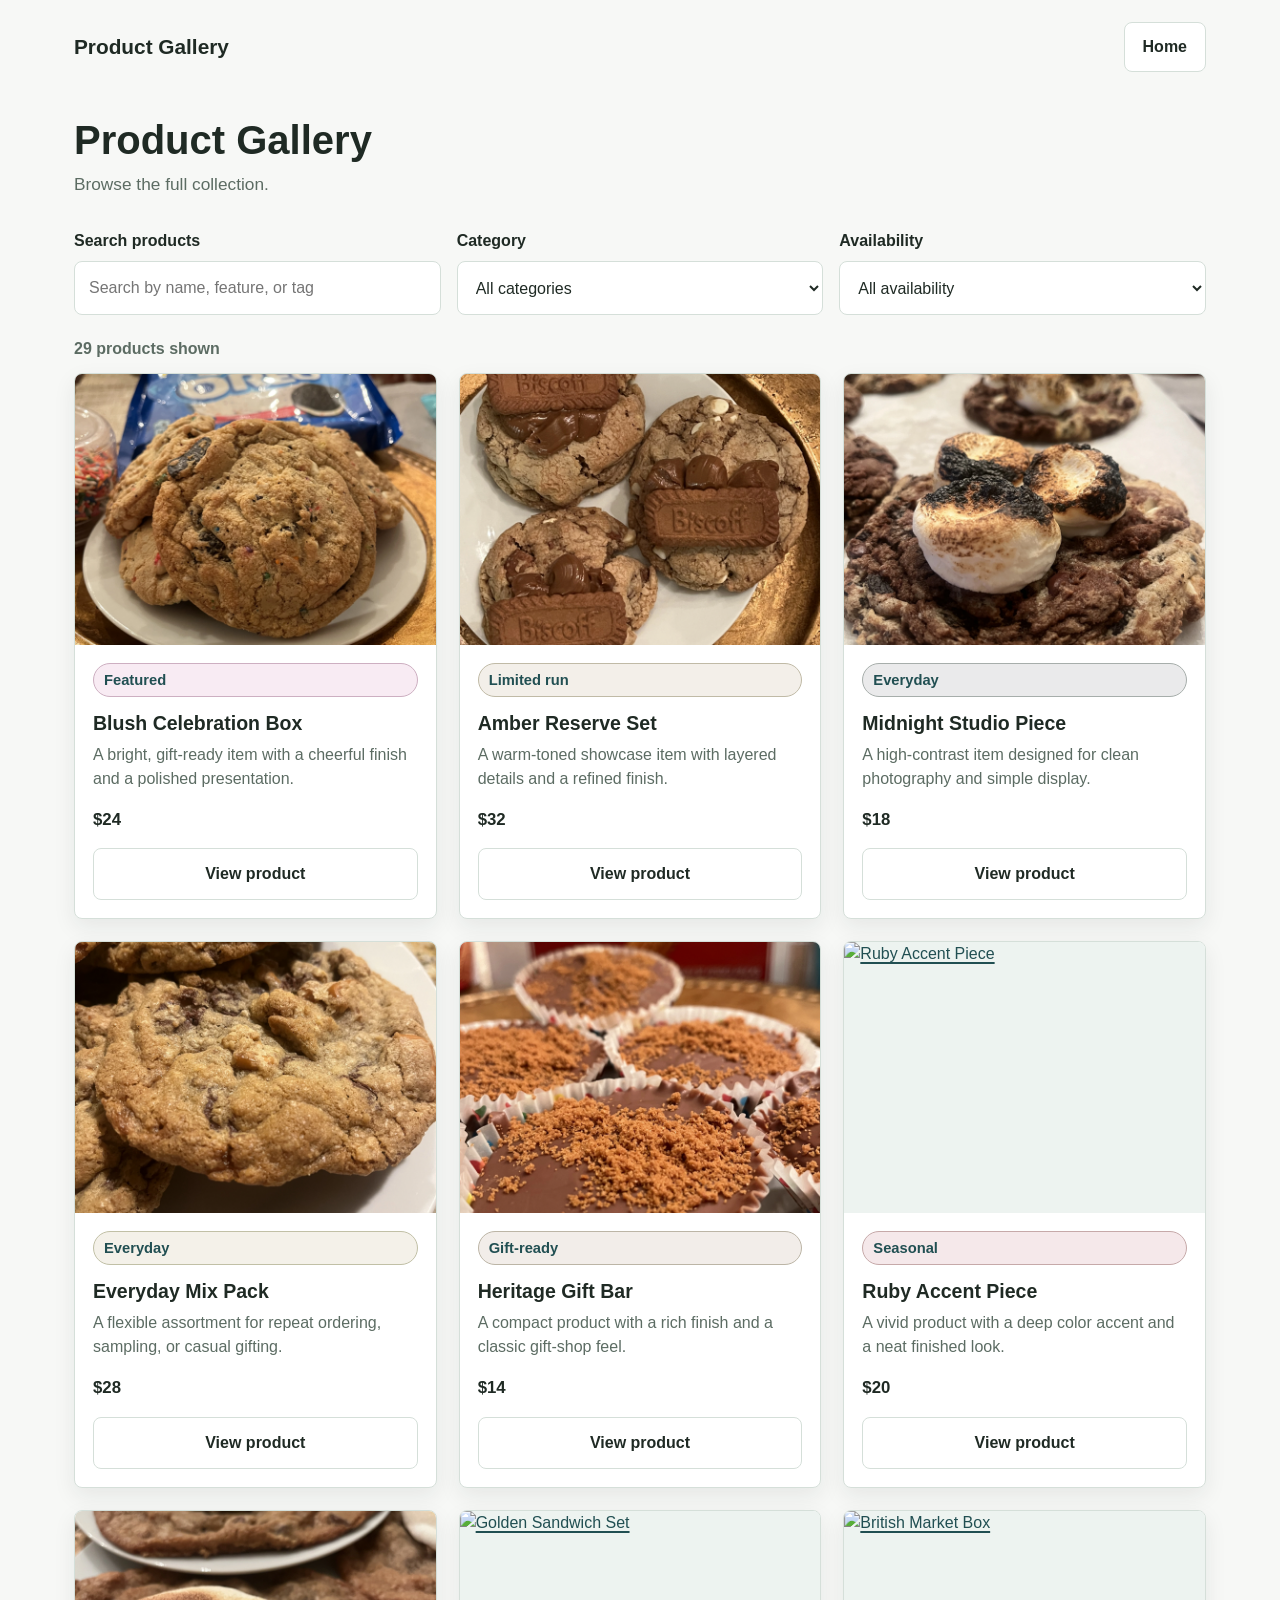
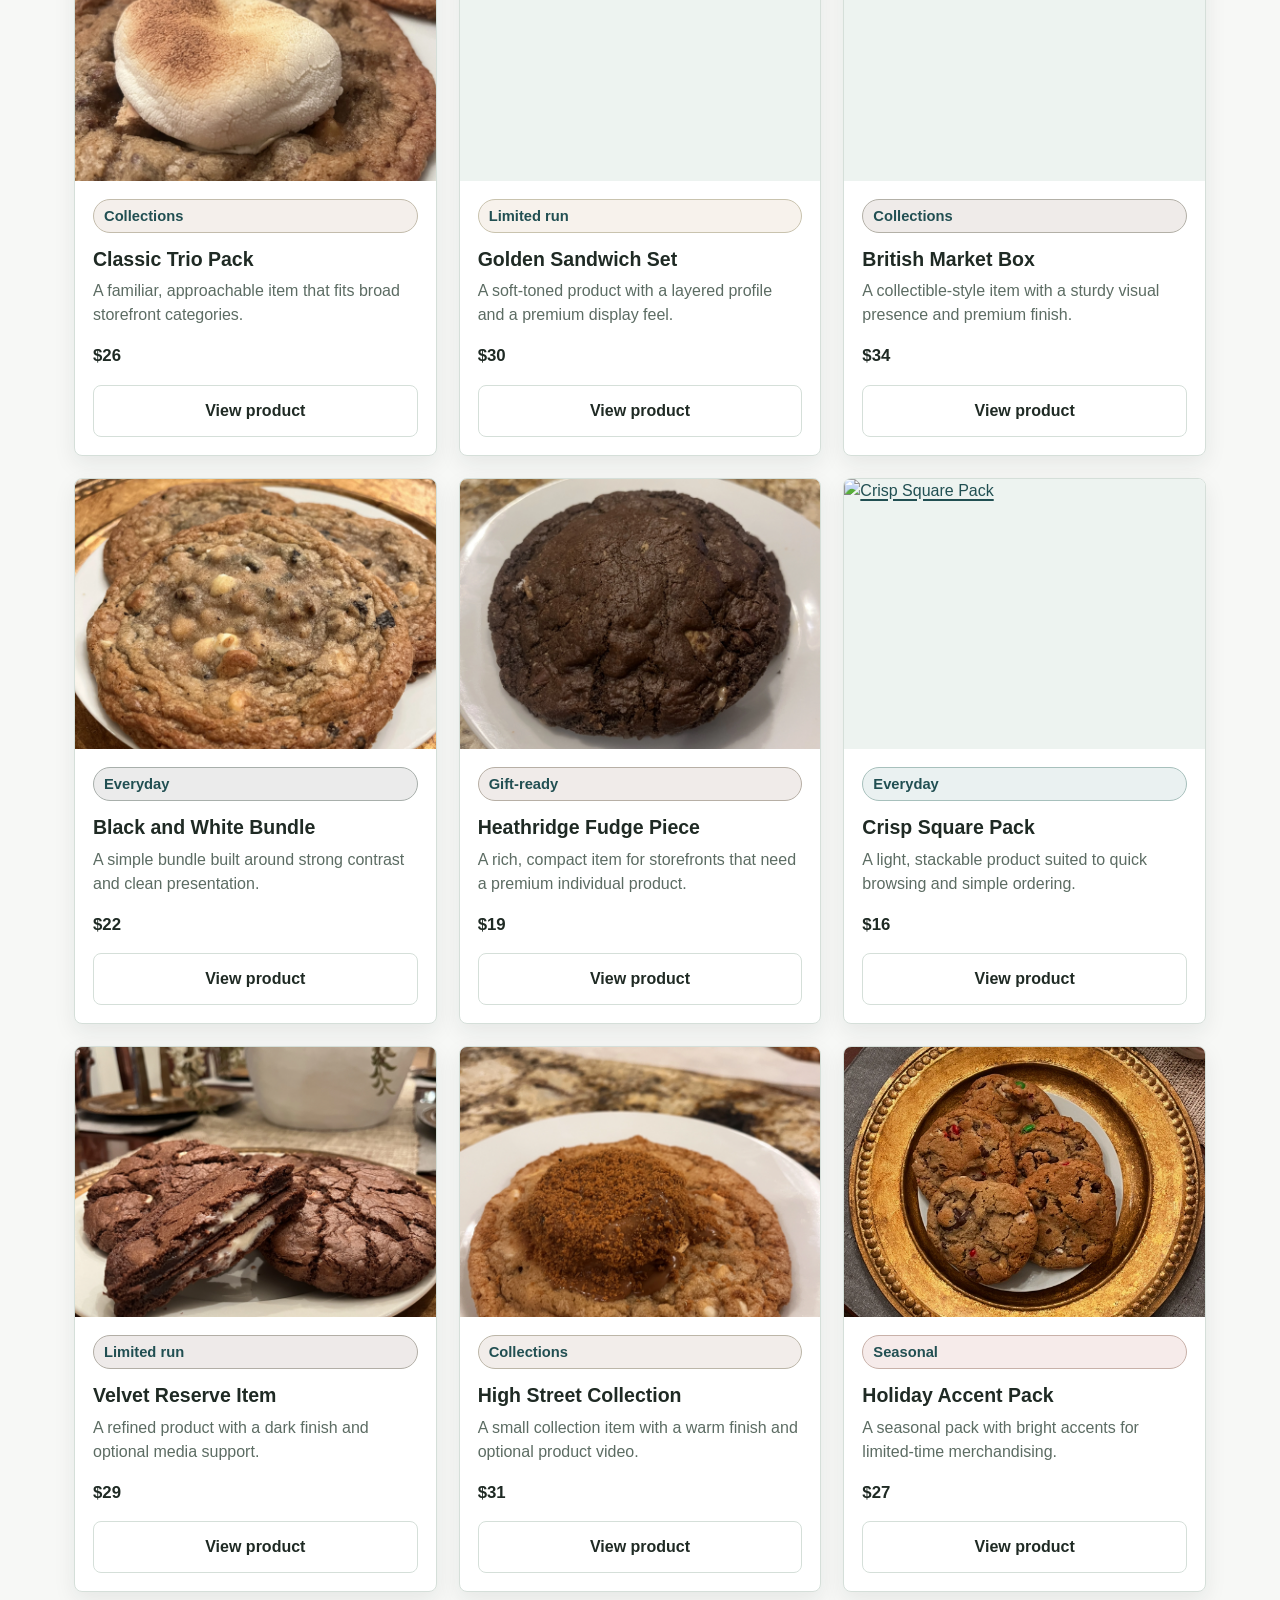
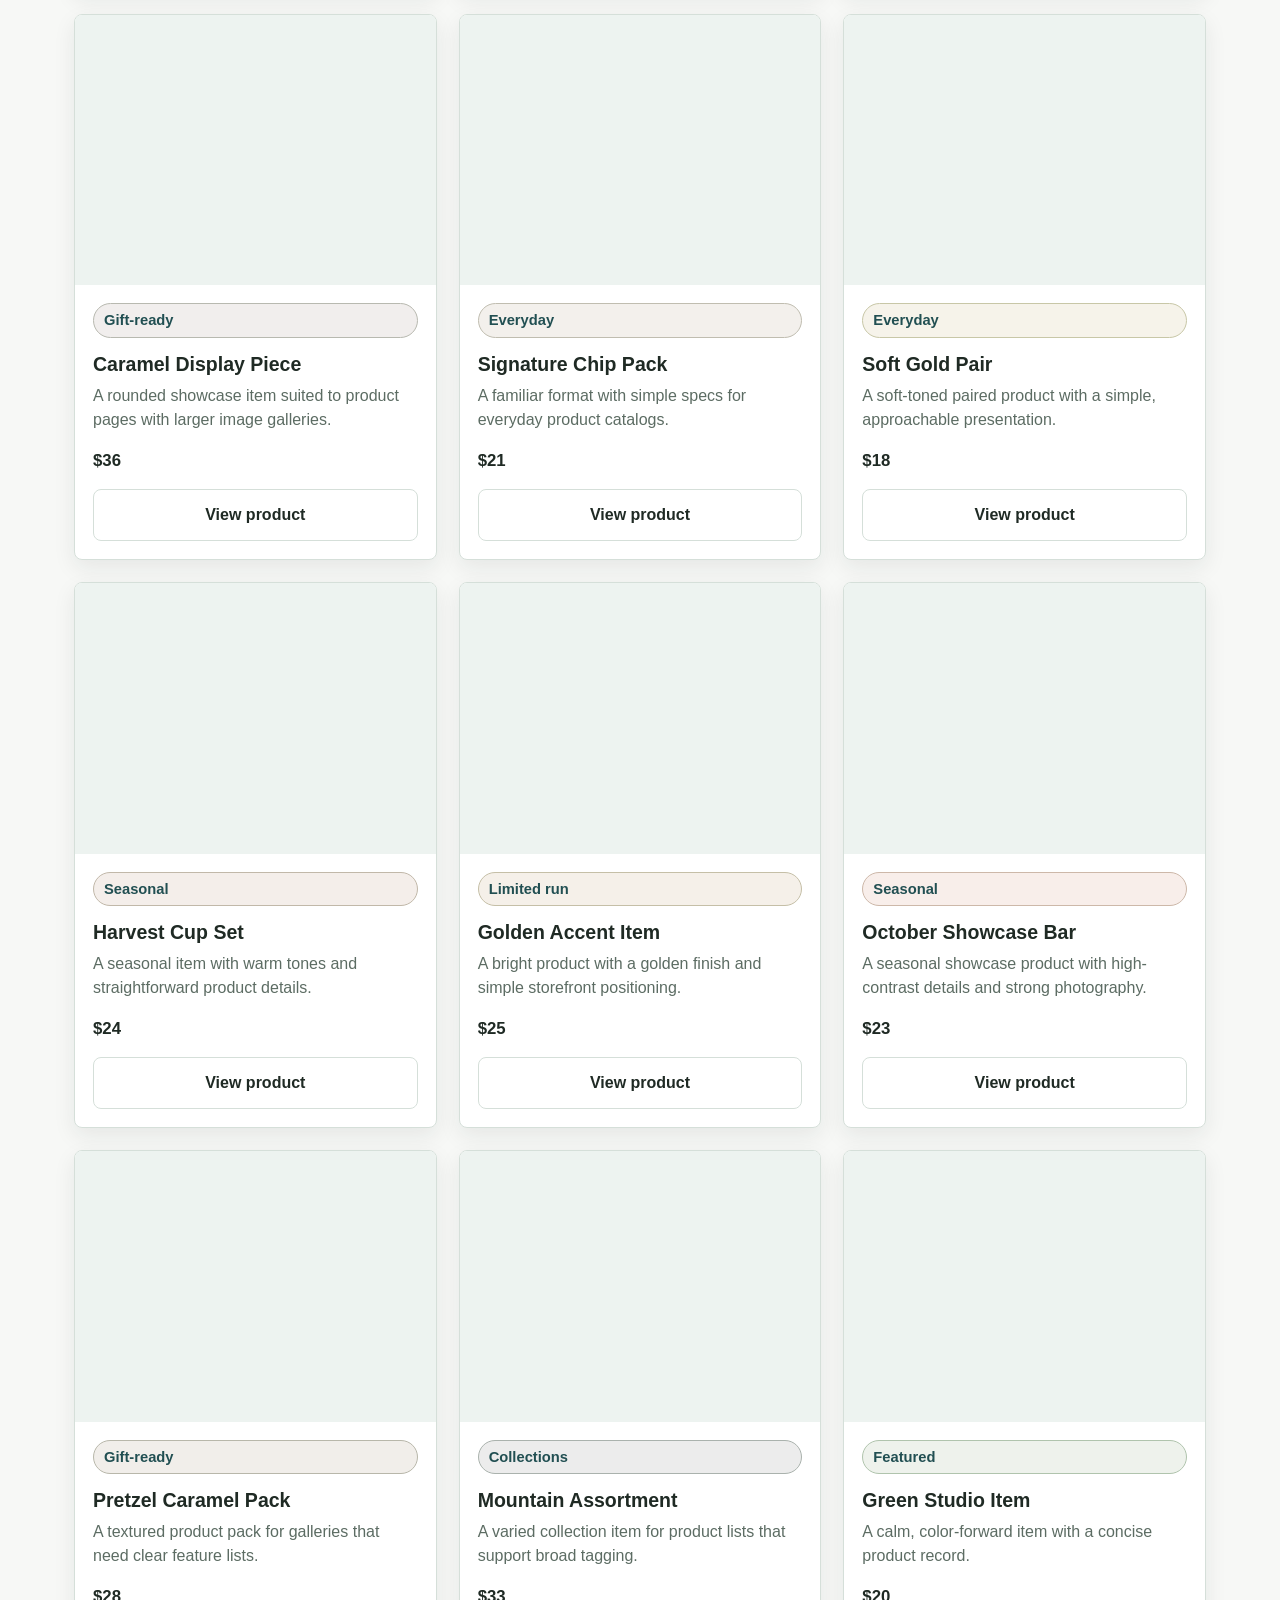
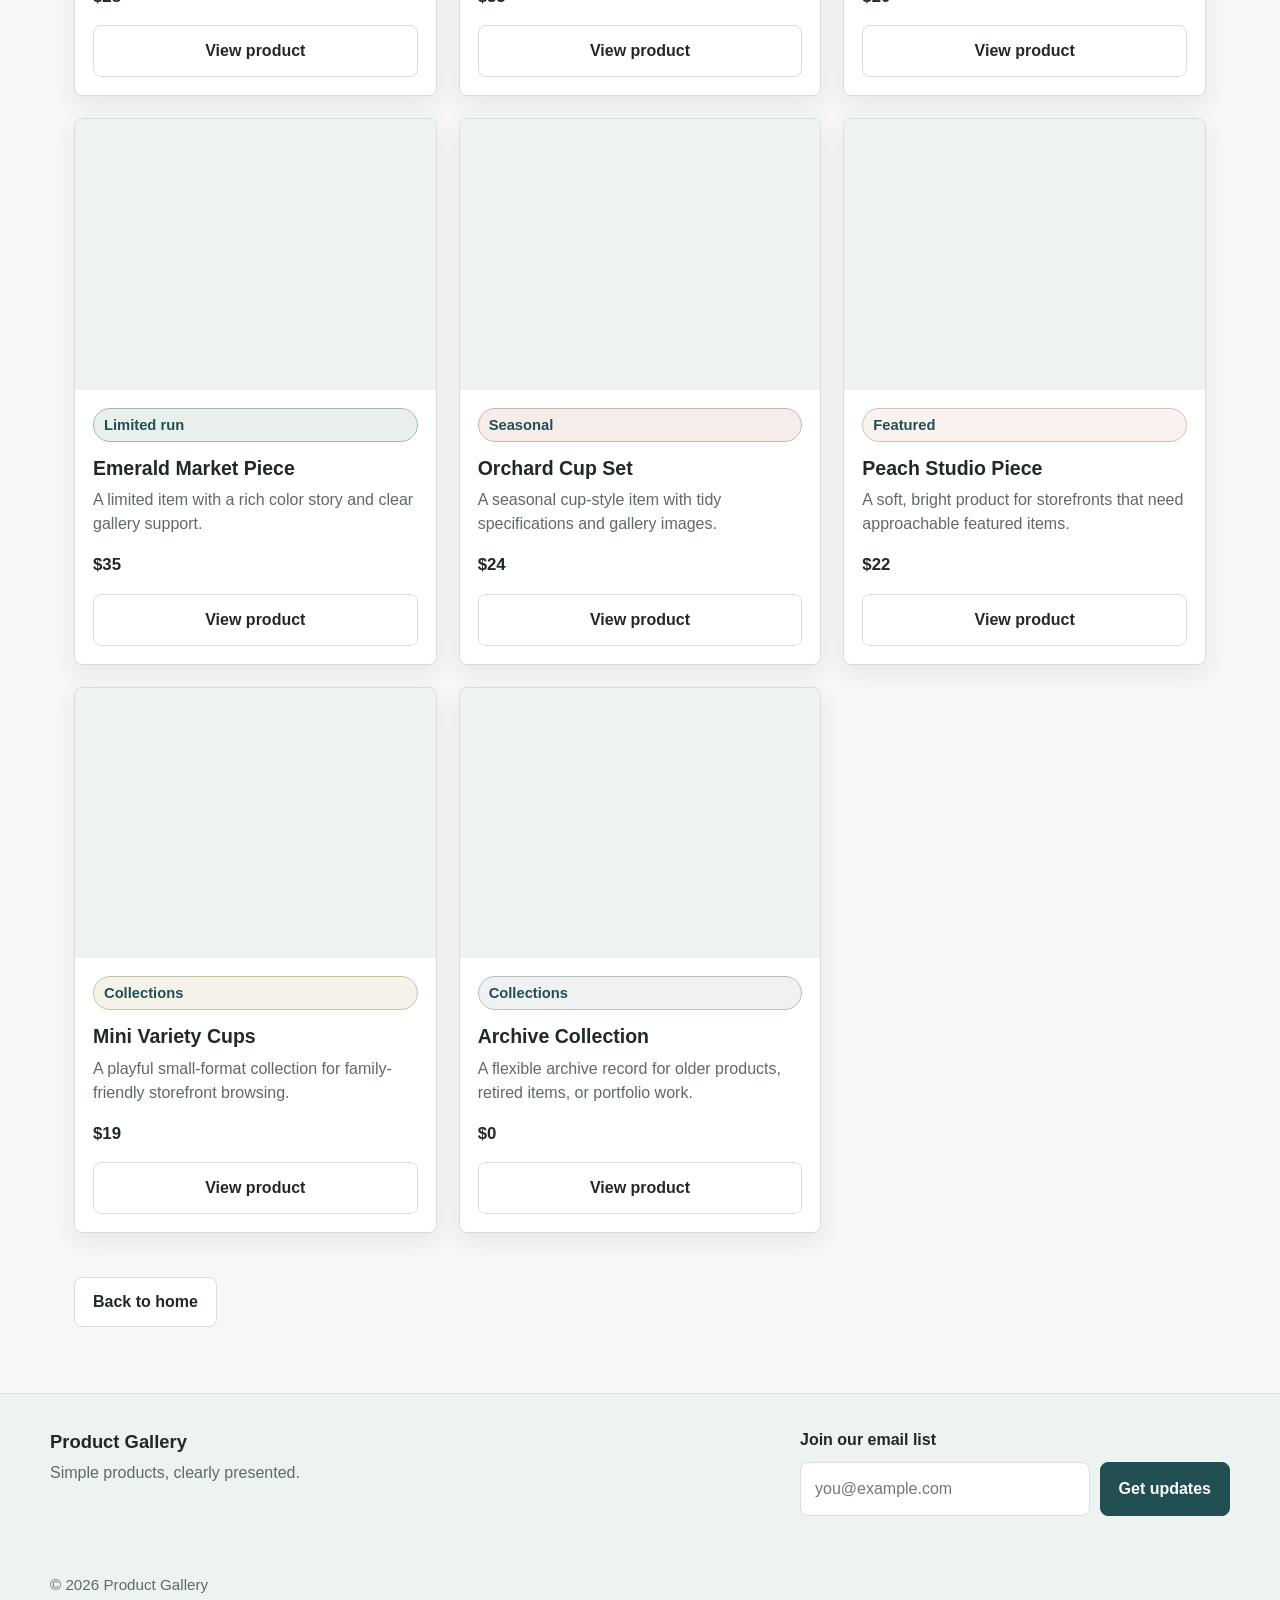
==== commit c83d2f6f: "Refactor storefront into reusable product template" ====
--- a/gallery.html
+++ b/gallery.html
@@ -7,44 +7,74 @@
     <meta http-equiv="Cache-Control" content="no-cache, no-store, must-revalidate" />
     <meta http-equiv="Pragma" content="no-cache" />
     <meta http-equiv="Expires" content="0" />
-    <title>Flavor Gallery | JayTreats</title>
+    <title>Product Gallery | All Products</title>
     <link rel="stylesheet" href="style.css" />
     <script defer src="site-config.js"></script>
-    <script defer src="treats.js"></script>
-    <script defer src="gallery.js"></script>
+    <script defer src="products.js"></script>
+    <script defer src="storefront.js"></script>
 </head>
 
 <body>
-    <header class="hero-section hero-section--compact">
-        <h1 data-config-text="galleryTitle">The Archives</h1>
-        <h2 data-config-text="gallerySubtitle">Taste them all (visually)</h2>
-        <div class="search-container">
-            <label class="visually-hidden" for="treat-search">Search treats</label>
-            <input
-                type="text"
-                id="treat-search"
-                placeholder="Search for your favorites..."
-                data-config-placeholder="gallerySearchPlaceholder"
-            />
-        </div>
+    <header class="site-header">
+        <a class="site-brand" href="index.html" data-page-link="home" data-site-name>Product Gallery</a>
+        <nav class="site-nav" aria-label="Primary navigation">
+            <a href="index.html" data-page-link="home" data-config-text="homeNavLabel">Home</a>
+        </nav>
     </header>
 
-    <main id="full-gallery" class="gallery-grid" aria-live="polite"></main>
+    <main>
+        <section class="gallery-header" aria-labelledby="gallery-title">
+            <h1 id="gallery-title" data-config-text="galleryTitle">Product Gallery</h1>
+            <p data-config-text="gallerySubtitle">Browse the full collection.</p>
+        </section>
 
-    <nav class="home" aria-label="Home">
-        <div class="radial">
-            <h5>
-                <a href="index.html" data-page-link="home" data-config-text="backHomeLabel">Back to Home</a>
-            </h5>
-        </div>
+        <section class="filter-panel" aria-label="Product filters">
+            <div class="filter-field">
+                <label for="product-search" data-config-text="searchLabel">Search products</label>
+                <input
+                    type="search"
+                    id="product-search"
+                    placeholder="Search by name, feature, or tag"
+                    data-config-placeholder="gallerySearchPlaceholder"
+                />
+            </div>
+
+            <div class="filter-field">
+                <label for="category-filter" data-config-text="categoryFilterLabel">Category</label>
+                <select id="category-filter" data-category-filter>
+                    <option value="all">All categories</option>
+                </select>
+            </div>
+
+            <div id="specification-filters" class="specification-filters" data-specification-filters></div>
+        </section>
+
+        <section id="gallery-results-summary" class="results-summary" aria-live="polite"></section>
+        <section id="product-gallery" class="gallery-grid" aria-live="polite"></section>
+    </main>
+
+    <nav class="home-link" aria-label="Home">
+        <a class="secondary-link" href="index.html" data-page-link="home" data-config-text="backHomeLabel">Back to home</a>
     </nav>
 
-    <footer class="site-footer insta-container">
-        <a href="#" target="_blank" rel="noopener noreferrer" data-social-link="instagram" aria-label="Follow JayTreats on Instagram">
-            <img src="images/insta.png" data-social-icon="instagram" alt="Follow us on Instagram" class="social-icon" />
-        </a>
+    <footer class="site-footer">
+        <div class="footer-content">
+            <div class="footer-details">
+                <p class="footer-title" data-site-name>Product Gallery</p>
+                <p data-config-text="siteTagline">Simple products, clearly presented.</p>
+            </div>
+
+            <form class="email-signup" data-email-signup novalidate>
+                <label for="footer-email" data-config-text="emailSignupTitle">Join our email list</label>
+                <div class="email-signup-row">
+                    <input id="footer-email" name="email" type="email" autocomplete="email" placeholder="you@example.com" data-config-placeholder="emailPlaceholder" required />
+                    <button type="submit" data-config-text="emailButtonLabel">Get updates</button>
+                </div>
+                <p class="form-status" data-email-status aria-live="polite"></p>
+            </form>
+        </div>
         <p class="site-footer-copy">
-            &copy; <span data-current-year>2026</span> <span data-site-name>JayTreats</span>
+            &copy; <span data-current-year>2026</span> <span data-site-name>Product Gallery</span>
         </p>
     </footer>
 </body>
--- a/style.css
+++ b/style.css
@@ -1,15 +1,22 @@
 :root {
-    --color-page-text: #ffffff;
-    --color-accent: #ffbc6b;
-    --color-link: #ffb01c;
-    --color-link-hover: #ffffff;
-    --color-hot-pink: #ff69b4;
-    --color-danger: #ff0000;
-    --color-card: rgba(239, 182, 255, 0.43);
-    --color-card-border: rgba(255, 255, 255, 0.16);
-    --shadow-raised: 0 4px 15px rgba(0, 0, 0, 0.3);
-    --space-page: 20px;
-    --content-max-width: 1200px;
+    --color-page: #f7f8f6;
+    --color-surface: #ffffff;
+    --color-surface-muted: #edf3f0;
+    --color-text: #1f2a24;
+    --color-muted: #5c6c63;
+    --color-border: #d5dfd9;
+    --color-accent: #2f6f73;
+    --color-accent-strong: #214f52;
+    --color-warm: #c9783d;
+    --color-focus: #7a4bd6;
+    --shadow-soft: 0 16px 40px rgba(31, 42, 36, 0.12);
+    --content-max-width: 1180px;
+    --page-space: 24px;
+    --radius: 8px;
+}
+
+* {
+    box-sizing: border-box;
 }
 
 html {
@@ -19,205 +26,437 @@
 body {
     margin: 0;
     min-height: 100vh;
-    font-family: Arial, sans-serif;
-    background:
-        radial-gradient(circle at top left, #de7022e7, #5c1f00, #693600, #ffdda7);
-    background-attachment: fixed;
-    color: var(--color-page-text);
+    background: var(--color-page);
+    color: var(--color-text);
+    font-family: Arial, Helvetica, sans-serif;
+    line-height: 1.5;
+}
+
+img {
+    display: block;
+    max-width: 100%;
 }
 
 a {
-    color: var(--color-link);
-    text-decoration-color: rgba(255, 0, 0, 0.52);
+    color: var(--color-accent-strong);
+    text-decoration-thickness: 2px;
+    text-underline-offset: 0.16em;
 }
 
 a:hover {
-    color: var(--color-link-hover);
-}
-
-img {
-    max-width: 100%;
+    color: var(--color-warm);
+}
+
+a:focus-visible,
+button:focus-visible,
+input:focus-visible,
+select:focus-visible {
+    outline: 3px solid var(--color-focus);
+    outline-offset: 3px;
 }
 
 h1,
-h5 {
-    font-family: "Times New Roman", Times, serif;
+h2,
+h3,
+p {
+    margin-top: 0;
 }
 
 h1 {
-    margin: 60px 0 0;
-    padding: 0 15px;
-    color: var(--color-page-text);
-    font-size: 4rem;
-    font-weight: bold;
-    text-align: center;
+    font-size: 2.5rem;
+    line-height: 1.1;
+    letter-spacing: 0;
 }
 
 h2 {
-    margin: 0 0 10px;
-    color: var(--color-accent);
-    font-family: "Brush Script MT", cursive;
-    font-size: 1.8rem;
-    text-align: center;
-}
-
-h5 {
-    margin: 0;
-    padding: 40px 0;
-    color: #5a5a31;
-    font-size: 2rem;
-    font-style: italic;
-    text-align: center;
-    text-decoration: underline;
+    font-size: 1.35rem;
+    line-height: 1.25;
+    letter-spacing: 0;
 }
 
 p {
-    margin: 0;
-    padding: 5px 0;
-    color: var(--color-accent);
-    font-family: "Times New Roman", Times, serif;
-    font-style: italic;
-    text-align: center;
-}
-
-.visually-hidden {
-    position: absolute;
-    width: 1px;
-    height: 1px;
-    padding: 0;
-    margin: -1px;
-    overflow: hidden;
-    clip: rect(0, 0, 0, 0);
-    white-space: nowrap;
-    border: 0;
+    color: var(--color-muted);
 }
 
 .is-hidden {
     display: none !important;
 }
 
-.hero-section {
-    padding: 1px var(--space-page) 20px;
-}
-
-.hero-section--compact {
-    min-height: 40vh;
-}
-
-.header-slot {
-    padding-top: 20px;
-}
-
-.radial {
-    padding: 10px;
-    background:
-        radial-gradient(circle at top left, #ffca75, #8b0000, #c76c1c, #833200);
-}
-
-.content-container,
+.site-header {
+    display: flex;
+    align-items: center;
+    justify-content: space-between;
+    gap: 20px;
+    max-width: var(--content-max-width);
+    margin: 0 auto;
+    padding: 22px var(--page-space);
+}
+
+.site-brand {
+    min-height: 48px;
+    display: inline-flex;
+    align-items: center;
+    color: var(--color-text);
+    font-size: 1.3rem;
+    font-weight: 700;
+    text-decoration: none;
+}
+
+.site-nav {
+    display: flex;
+    align-items: center;
+    gap: 12px;
+}
+
+.site-nav a,
+.secondary-link {
+    min-height: 48px;
+    display: inline-flex;
+    align-items: center;
+    justify-content: center;
+    padding: 12px 18px;
+    border: 1px solid var(--color-border);
+    border-radius: var(--radius);
+    background: var(--color-surface);
+    color: var(--color-text);
+    font-weight: 700;
+    text-decoration: none;
+}
+
+.site-nav a:hover,
+.secondary-link:hover {
+    border-color: var(--color-accent);
+    color: var(--color-accent-strong);
+}
+
+.featured-hero {
+    padding: 20px var(--page-space) 34px;
+}
+
+.featured-product-container {
+    --product-accent: var(--color-accent);
+    display: grid;
+    grid-template-columns: minmax(0, 1.04fr) minmax(320px, 0.96fr);
+    align-items: center;
+    gap: 42px;
+    max-width: var(--content-max-width);
+    margin: 0 auto;
+}
+
+.featured-image-link {
+    display: block;
+    overflow: hidden;
+    border-radius: var(--radius);
+    background: var(--color-surface-muted);
+    box-shadow: var(--shadow-soft);
+}
+
+.featured-image {
+    width: 100%;
+    aspect-ratio: 4 / 3;
+    object-fit: cover;
+}
+
+.featured-copy {
+    max-width: 560px;
+}
+
+.eyebrow,
+.category-pill {
+    display: inline-flex;
+    align-items: center;
+    min-height: 32px;
+    margin-bottom: 14px;
+    padding: 5px 10px;
+    border: 1px solid var(--color-border);
+    background: var(--color-surface);
+    border: 1px solid color-mix(in srgb, var(--product-accent) 28%, var(--color-border));
+    border-radius: 999px;
+    background: color-mix(in srgb, var(--product-accent) 10%, var(--color-surface));
+    color: var(--color-accent-strong);
+    font-size: 0.92rem;
+    font-weight: 700;
+}
+
+.featured-title {
+    margin-bottom: 18px;
+    color: var(--color-text);
+}
+
+.featured-description,
+.detail-description {
+    max-width: 64ch;
+    font-size: 1.12rem;
+}
+
+.product-metrics {
+    display: grid;
+    grid-template-columns: repeat(2, minmax(0, 1fr));
+    gap: 12px;
+    margin: 28px 0;
+}
+
+.product-metric {
+    min-height: 76px;
+    padding: 14px;
+    border: 1px solid var(--color-border);
+    border-left: 5px solid var(--product-accent);
+    border-radius: var(--radius);
+    background: var(--color-surface);
+}
+
+.metric-label,
+.metric-value {
+    display: block;
+}
+
+.metric-label {
+    color: var(--color-muted);
+    font-size: 0.95rem;
+}
+
+.metric-value {
+    color: var(--color-text);
+    font-size: 1.15rem;
+    font-weight: 700;
+}
+
+.button-row {
+    display: flex;
+    flex-wrap: wrap;
+    gap: 12px;
+    margin-top: 8px;
+}
+
+.primary-button,
+.secondary-button,
+.text-button,
+.email-signup button {
+    min-height: 50px;
+    display: inline-flex;
+    align-items: center;
+    justify-content: center;
+    padding: 13px 18px;
+    border-radius: var(--radius);
+    font-size: 1rem;
+    font-weight: 700;
+    text-decoration: none;
+    cursor: pointer;
+}
+
+.primary-button,
+.email-signup button {
+    border: 1px solid var(--color-accent-strong);
+    background: var(--color-accent-strong);
+    color: #ffffff;
+}
+
+.primary-button:hover,
+.email-signup button:hover {
+    background: var(--color-warm);
+    border-color: var(--color-warm);
+    color: #ffffff;
+}
+
+.secondary-button,
+.text-button {
+    border: 1px solid var(--color-border);
+    background: var(--color-surface);
+    color: var(--color-text);
+}
+
+.secondary-button:hover,
+.text-button:hover {
+    border-color: var(--color-accent);
+    color: var(--color-accent-strong);
+}
+
+.browse-link,
+.home-link {
+    max-width: var(--content-max-width);
+    margin: 0 auto;
+    padding: 0 var(--page-space) 42px;
+}
+
+.gallery-header {
+    max-width: var(--content-max-width);
+    margin: 0 auto;
+    padding: 24px var(--page-space) 14px;
+}
+
+.gallery-header h1 {
+    margin-bottom: 10px;
+}
+
+.gallery-header p {
+    max-width: 62ch;
+    font-size: 1.08rem;
+}
+
+.filter-panel {
+    display: grid;
+    grid-template-columns: repeat(auto-fit, minmax(230px, 1fr));
+    gap: 16px;
+    max-width: var(--content-max-width);
+    margin: 0 auto 22px;
+    padding: 0 var(--page-space);
+}
+
+.filter-field {
+    display: flex;
+    flex-direction: column;
+    gap: 8px;
+}
+
+.specification-filters {
+    display: contents;
+}
+
+.filter-field label,
+.email-signup label {
+    color: var(--color-text);
+    font-weight: 700;
+}
+
+input,
+select {
+    width: 100%;
+    min-height: 54px;
+    padding: 12px 14px;
+    border: 1px solid var(--color-border);
+    border-radius: var(--radius);
+    background: var(--color-surface);
+    color: var(--color-text);
+    font: inherit;
+}
+
+select {
+    cursor: pointer;
+}
+
+.results-summary {
+    max-width: var(--content-max-width);
+    min-height: 28px;
+    margin: 0 auto;
+    padding: 0 var(--page-space) 12px;
+    color: var(--color-muted);
+    font-weight: 700;
+}
+
+.gallery-grid {
+    display: grid;
+    grid-template-columns: repeat(3, minmax(0, 1fr));
+    gap: 22px;
+    max-width: var(--content-max-width);
+    margin: 0 auto;
+    padding: 0 var(--page-space) 44px;
+}
+
+.product-card {
+    --product-accent: var(--color-accent);
+    display: flex;
+    min-width: 0;
+    flex-direction: column;
+    overflow: hidden;
+    border: 1px solid var(--color-border);
+    border-radius: var(--radius);
+    background: var(--color-surface);
+    box-shadow: 0 8px 22px rgba(31, 42, 36, 0.08);
+}
+
+.product-card-image-link {
+    display: block;
+    overflow: hidden;
+    background: var(--color-surface-muted);
+}
+
+.product-card-image {
+    width: 100%;
+    aspect-ratio: 4 / 3;
+    object-fit: cover;
+    opacity: 0;
+    transition: opacity 0.25s ease;
+}
+
+.lazy-load.loaded {
+    opacity: 1;
+}
+
+.product-card-content {
+    display: flex;
+    flex: 1;
+    flex-direction: column;
+    padding: 18px;
+}
+
+.product-card-title {
+    margin: 0 0 8px;
+    font-size: 1.22rem;
+}
+
+.product-card-title a {
+    color: var(--color-text);
+    text-decoration: none;
+}
+
+.product-card-title a:hover {
+    color: var(--color-accent-strong);
+}
+
+.product-card-description {
+    flex: 1;
+    margin-bottom: 16px;
+}
+
+.product-card-price {
+    margin-bottom: 16px;
+    color: var(--color-text);
+    font-size: 1.05rem;
+    font-weight: 700;
+}
+
+.no-results {
+    grid-column: 1 / -1;
+    margin: 0;
+    padding: 28px;
+    border: 1px solid var(--color-border);
+    border-radius: var(--radius);
+    background: var(--color-surface);
+    color: var(--color-text);
+    font-weight: 700;
+    text-align: center;
+}
+
 .detail-layout {
-    max-width: var(--content-max-width);
-    margin: 0 auto;
-    padding: var(--space-page);
-}
-
-.content-container {
-    display: flex;
-    flex-direction: row;
-    justify-content: center;
-    align-items: center;
-    gap: 30px;
-}
-
-.content-container--centered {
-    justify-content: center;
-}
-
-.content-block {
-    flex: 1;
+    --product-accent: var(--color-accent);
+    display: grid;
+    grid-template-columns: minmax(0, 1fr) minmax(320px, 0.9fr);
+    gap: 34px;
+    max-width: var(--content-max-width);
+    margin: 0 auto;
+    padding: 18px var(--page-space) 44px;
+}
+
+.detail-layout--not-found {
+    grid-template-columns: 1fr;
+}
+
+.detail-media,
+.detail-info {
+    min-width: 0;
+}
+
+.main-image-display {
     width: 100%;
-    max-width: 500px;
-}
-
-.content-block--centered {
-    max-width: 600px;
-}
-
-.placeholder-img {
-    display: flex;
-    align-items: center;
-    justify-content: center;
-    width: 100%;
-    aspect-ratio: 1 / 1;
-    background: rgba(255, 255, 255, 0.1);
-    border: 2px dashed var(--color-page-text);
-    border-radius: 20px;
-}
-
-.image-link {
-    display: block;
-    text-decoration: none;
-    transition: transform 0.3s ease;
-}
-
-.image-link:hover .placeholder-img {
-    transform: translateY(-10px);
-    background: rgba(255, 255, 255, 0.2);
-    border-style: solid;
-}
-
-.featured-visual {
-    position: relative;
-}
-
-.featured-image-link {
-    overflow: hidden;
-    border-radius: 10px;
-}
-
-.featured-image {
-    display: block;
-    width: 100%;
-    height: auto;
-    border-radius: 10px;
-}
-
-.treat-image-title {
-    position: absolute;
-    bottom: 10px;
-    left: 10px;
-    margin: 0;
-    color: var(--color-page-text);
-    font-size: 2rem;
-}
-
-.preorder-btn {
-    display: inline-block;
-    padding: 15px 30px;
-    border: none;
-    border-radius: 50px;
-    background-color: #5100ffd4;
-    box-shadow: 0 4px 15px rgba(255, 105, 180, 0.4);
-    color: var(--color-page-text);
-    cursor: pointer;
-    font-size: 1.4rem;
-    font-weight: bold;
-    text-decoration: none;
-    transition: transform 0.2s ease, box-shadow 0.2s ease, background-color 0.2s ease;
-}
-
-.preorder-btn:hover {
-    background-color: #ffd900b7;
-    box-shadow: 0 6px 20px rgba(255, 105, 180, 0.6);
-    color: var(--color-page-text);
-    transform: scale(1.06);
-}
-
-.featured-preorder {
-    position: absolute;
-    top: 10px;
-    right: -15px;
-    margin: 0;
+    aspect-ratio: 4 / 3;
+    border-radius: var(--radius);
+    background: var(--color-surface-muted);
+    box-shadow: var(--shadow-soft);
+    object-fit: cover;
+}
+
+.media-slot {
+    margin-top: 18px;
 }
 
 .video-container {
@@ -226,224 +465,182 @@
     height: 0;
     padding-bottom: 56.25%;
     overflow: hidden;
-    border-radius: 10px;
-    background-color: #000000;
-    box-shadow: var(--shadow-raised);
+    border-radius: var(--radius);
+    background: #000000;
 }
 
 .video-container.shorts-mode {
-    max-width: 400px;
+    max-width: 360px;
     margin: 0 auto;
     padding-bottom: 177.78%;
 }
 
 .video-container iframe {
     position: absolute;
-    top: 0;
-    left: 0;
+    inset: 0;
     width: 100%;
     height: 100%;
-    border: none;
-}
-
-.detail-layout {
-    display: grid;
-    grid-template-columns: 1fr 1fr;
-    gap: 30px;
-    align-items: start;
-}
-
-.main-image-display {
-    display: block;
+    border: 0;
+}
+
+.detail-info {
+    align-self: start;
+}
+
+.detail-heading h1 {
+    margin-bottom: 16px;
+}
+
+.detail-section {
+    margin-top: 20px;
+    padding-top: 20px;
+    border-top: 1px solid var(--color-border);
+}
+
+.detail-section h2 {
+    margin-bottom: 12px;
+}
+
+.feature-list {
+    display: grid;
+    gap: 10px;
+    margin: 0;
+    padding-left: 22px;
+}
+
+.feature-list li {
+    padding-left: 4px;
+}
+
+.spec-list {
+    display: grid;
+    grid-template-columns: minmax(120px, 0.45fr) minmax(0, 1fr);
+    gap: 10px 16px;
+    margin: 0;
+}
+
+.spec-list dt {
+    color: var(--color-muted);
+    font-weight: 700;
+}
+
+.spec-list dd {
+    margin: 0;
+    color: var(--color-text);
+}
+
+.contact-section p {
+    margin-bottom: 10px;
+}
+
+.contact-name {
+    color: var(--color-text);
+    font-weight: 700;
+}
+
+.contact-links {
+    display: flex;
+    flex-wrap: wrap;
+    gap: 10px;
+}
+
+.contact-links a {
+    min-height: 44px;
+    display: inline-flex;
+    align-items: center;
+    padding: 10px 12px;
+    border: 1px solid var(--color-border);
+    border-radius: var(--radius);
+    background: var(--color-surface);
+    text-decoration: none;
+}
+
+.image-grid {
+    display: grid;
+    grid-column: 1 / -1;
+    grid-template-columns: repeat(4, minmax(0, 1fr));
+    gap: 16px;
+}
+
+.gallery-detail-img {
     width: 100%;
-    height: auto;
-    border-radius: 10px;
-    box-shadow: var(--shadow-raised);
-    object-fit: contain;
-}
-
-.image-grid {
-    display: grid;
-    grid-column: 1 / -1;
-    grid-template-columns: repeat(2, minmax(0, 1fr));
-    gap: 30px;
-    width: 90%;
-    margin-top: 20px;
-    justify-self: center;
-    align-items: flex-start;
-}
-
-.gallery-detail-img {
-    width: 90%;
-    height: auto;
-    border: 2px solid rgba(255, 255, 255, 0.2);
-    border-radius: 10px;
-    object-fit: contain;
-    transition: transform 0.3s ease, border-color 0.3s ease;
-}
-
-.gallery-detail-img:last-child:nth-child(odd) {
-    grid-column: 1 / -1;
-    justify-self: center;
-    width: calc((100% - 20px) / 2);
-}
-
-.gallery-detail-img:hover {
-    border-color: var(--color-hot-pink);
-    transform: scale(1.05);
-}
-
-.info-card {
-    box-sizing: border-box;
-    padding: 5px;
-    border: 2px solid var(--color-card-border);
-    border-radius: 10px;
-    background: var(--color-card);
-    box-shadow: var(--shadow-raised);
-    color: var(--color-page-text);
-}
-
-.info-card.in-header {
-    max-width: 800px;
-    margin: 0 auto 30px;
+    aspect-ratio: 4 / 3;
+    border-radius: var(--radius);
+    background: var(--color-surface-muted);
+    object-fit: cover;
+}
+
+.image-placeholder {
+    min-height: 220px;
+    display: flex;
+    align-items: center;
+    justify-content: center;
+    padding: 20px;
+    background: var(--color-surface-muted);
+    color: var(--color-muted);
     text-align: center;
 }
 
-.info-card.in-grid {
-    display: flex;
-    flex-direction: column;
-    justify-content: center;
-    height: 100%;
-    text-align: center;
-}
-
-.ingredient-container {
-    margin-top: 10px;
-    padding-top: 5px;
-    border-top: 1px dashed rgba(255, 255, 255, 0.15);
-}
-
-.ingredient-list {
-    max-width: 600px;
-    margin: 0 auto 20px;
-    font-size: 1.2rem;
-    line-height: 1.6;
-}
-
-.allergen-heading {
-    margin: 0 0 5px;
-    color: var(--color-danger);
-    font-family: "Times New Roman", Times, serif;
-    font-size: 2.2rem;
-    font-weight: bold;
-    text-transform: uppercase;
-}
-
-.allergen-list {
+.site-footer {
+    margin-top: 24px;
+    padding: 34px var(--page-space) 26px;
+    border-top: 1px solid var(--color-border);
+    background: var(--color-surface-muted);
+}
+
+.footer-content {
+    display: grid;
+    grid-template-columns: minmax(0, 1fr) minmax(280px, 430px);
+    gap: 28px;
+    max-width: var(--content-max-width);
+    margin: 0 auto;
+}
+
+.footer-title {
+    margin-bottom: 6px;
+    color: var(--color-text);
+    font-size: 1.15rem;
+    font-weight: 700;
+}
+
+.email-signup {
+    display: grid;
+    gap: 10px;
+}
+
+.email-signup-row {
+    display: grid;
+    grid-template-columns: minmax(0, 1fr) auto;
+    gap: 10px;
+}
+
+.email-signup button:disabled {
+    cursor: wait;
+    opacity: 0.75;
+}
+
+.form-status {
+    min-height: 24px;
     margin: 0;
-    color: var(--color-danger);
-    font-size: 1.2rem;
-}
-
-.gallery-grid {
-    display: grid;
-    grid-template-columns: 1fr;
-    gap: 30px;
-    box-sizing: border-box;
-    width: 100%;
-    max-width: 1400px;
-    margin: 0 auto;
-    padding: 0 40px;
-}
-
-.gallery-card {
-    max-width: none;
-    margin-bottom: 40px;
-}
-
-.gallery-card-image {
-    display: block;
-    width: 100%;
-    height: auto;
-    min-height: 200px;
-    margin-bottom: 15px;
-    border-radius: 10px;
-    background-color: #f0f0f0;
-    opacity: 0;
-    transition: opacity 0.5s ease-in;
-}
-
-.gallery-placeholder {
-    height: 200px;
-    margin-bottom: 15px;
-}
-
-.lazy-load.loaded {
-    opacity: 1;
-}
-
-.card-text {
-    padding: 20px;
-    text-align: center;
-}
-
-.card-text h3 {
-    margin: 0 0 5px;
-    color: var(--color-page-text);
-    font-family: "Times New Roman", serif;
-    font-size: 1.8rem;
-}
-
-.gallery-title-link {
-    color: var(--color-page-text);
-    text-decoration: none;
-}
-
-.search-container {
-    display: flex;
-    justify-content: center;
-    padding: 60px;
-    margin-bottom: 20px;
-}
-
-#treat-search {
-    width: 100%;
-    max-width: 400px;
-    padding: 15px 25px;
-    border: 2px solid rgba(255, 255, 255, 0.3);
-    border-radius: 50px;
-    outline: none;
-    background: rgba(255, 255, 255, 0.1);
-    backdrop-filter: blur(10px);
-    color: var(--color-page-text);
-    font-size: 1.1rem;
-    transition: border-color 0.3s ease, background-color 0.3s ease, box-shadow 0.3s ease;
-}
-
-#treat-search::placeholder {
-    color: rgba(255, 255, 255, 0.7);
-}
-
-#treat-search:focus {
-    border-color: var(--color-hot-pink);
-    background: rgba(255, 255, 255, 0.2);
-    box-shadow: 0 0 15px rgba(255, 105, 180, 0.4);
-}
-
-.no-results {
-    width: 100%;
-    grid-column: 1 / -1;
-    text-align: center;
+    color: var(--color-accent-strong);
+    font-weight: 700;
+}
+
+.site-footer-copy {
+    max-width: var(--content-max-width);
+    margin: 24px auto 0;
+    color: var(--color-muted);
+    font-size: 0.95rem;
 }
 
 .animate-in {
-    animation: fade-in 0.4s ease forwards;
+    animation: fade-in 0.25s ease forwards;
 }
 
 @keyframes fade-in {
     from {
         opacity: 0;
-        transform: translateY(10px);
+        transform: translateY(8px);
     }
 
     to {
@@ -452,122 +649,90 @@
     }
 }
 
-.old-stuff-link {
-    padding: 20px 0;
-    text-align: center;
-}
-
-.old-stuff-link a {
-    border-bottom: 1px solid rgba(255, 255, 255, 0.3);
-    color: var(--color-page-text);
-    font-family: "Times New Roman", serif;
-    font-size: 2rem;
-    font-style: italic;
-    text-decoration: none;
-    transition: color 0.3s ease, border-color 0.3s ease;
-}
-
-.old-stuff-link a:hover {
-    border-bottom-color: var(--color-hot-pink);
-    color: var(--color-hot-pink);
-}
-
-.home {
-    padding: 10px 0 20px;
-}
-
-.home a {
-    color: #ffff00;
-    font-family: "Times New Roman", Times, serif;
-    font-style: italic;
-    text-decoration: underline;
-    transition: color 0.3s ease, opacity 0.3s ease;
-}
-
-.home a:hover {
-    color: var(--color-hot-pink);
-    opacity: 0.7;
-}
-
-.site-footer {
-    margin-top: 20px;
-    padding: 0;
-    border-top: 1px solid rgba(255, 255, 255, 0.1);
-    text-align: center;
-}
-
-.site-footer-copy {
-    margin-top: 10px;
-    color: #cccccc;
-    font-size: 0.8rem;
-}
-
-.social-icon {
-    width: min(15%, 96px);
-    min-width: 48px;
-    height: auto;
-    padding-top: 20px;
-    cursor: pointer;
-    transition: transform 0.3s ease, opacity 0.3s ease;
-}
-
-.social-icon:hover {
-    opacity: 0.8;
-    transform: scale(1.2);
-}
-
-@media (min-width: 600px) {
+@media (prefers-reduced-motion: reduce) {
+    *,
+    *::before,
+    *::after {
+        scroll-behavior: auto !important;
+        transition-duration: 0.01ms !important;
+        animation-duration: 0.01ms !important;
+        animation-iteration-count: 1 !important;
+    }
+}
+
+@media (max-width: 940px) {
+    .featured-product-container,
+    .detail-layout {
+        grid-template-columns: 1fr;
+    }
+
+    .featured-copy {
+        max-width: none;
+    }
+
     .gallery-grid {
-        grid-template-columns: repeat(2, 1fr);
-    }
-}
-
-@media (min-width: 900px) {
-    .gallery-grid {
-        grid-template-columns: repeat(3, 1fr);
-    }
-}
-
-@media (max-width: 768px) {
+        grid-template-columns: repeat(2, minmax(0, 1fr));
+    }
+
+    .image-grid {
+        grid-template-columns: repeat(2, minmax(0, 1fr));
+    }
+
+    .footer-content {
+        grid-template-columns: 1fr;
+    }
+}
+
+@media (max-width: 680px) {
+    :root {
+        --page-space: 18px;
+    }
+
+    .site-header {
+        align-items: stretch;
+        flex-direction: column;
+        gap: 10px;
+        padding-top: 16px;
+    }
+
+    .site-brand,
+    .site-nav a {
+        width: 100%;
+        justify-content: center;
+    }
+
     h1 {
-        font-size: 3rem;
-    }
-
-    .content-container,
-    .detail-layout {
-        display: flex;
-        flex-direction: column;
-        gap: 25px;
-    }
-
-    .content-block {
+        font-size: 2rem;
+    }
+
+    .featured-hero {
+        padding-top: 8px;
+    }
+
+    .product-metrics,
+    .filter-panel,
+    .gallery-grid,
+    .email-signup-row {
+        grid-template-columns: 1fr;
+    }
+
+    .primary-button,
+    .secondary-button,
+    .text-button,
+    .email-signup button,
+    .secondary-link {
         width: 100%;
     }
 
-    .featured-preorder {
-        top: 12px;
-        right: 12px;
-        max-width: calc(100% - 24px);
-        padding: 12px 18px;
-        font-size: 1rem;
+    .spec-list {
+        grid-template-columns: 1fr;
+    }
+
+    .spec-list dt {
+        margin-top: 6px;
     }
 
     .image-grid {
         grid-template-columns: 1fr;
-        width: 90%;
-    }
-
-    .gallery-detail-img,
-    .gallery-detail-img:last-child:nth-child(odd) {
-        grid-column: auto;
-        width: 100%;
-    }
-
-    .allergen-heading {
-        font-size: 1.8rem;
-    }
-
-    .search-container {
-        padding: 40px 20px;
-    }
-}
+    }
+}
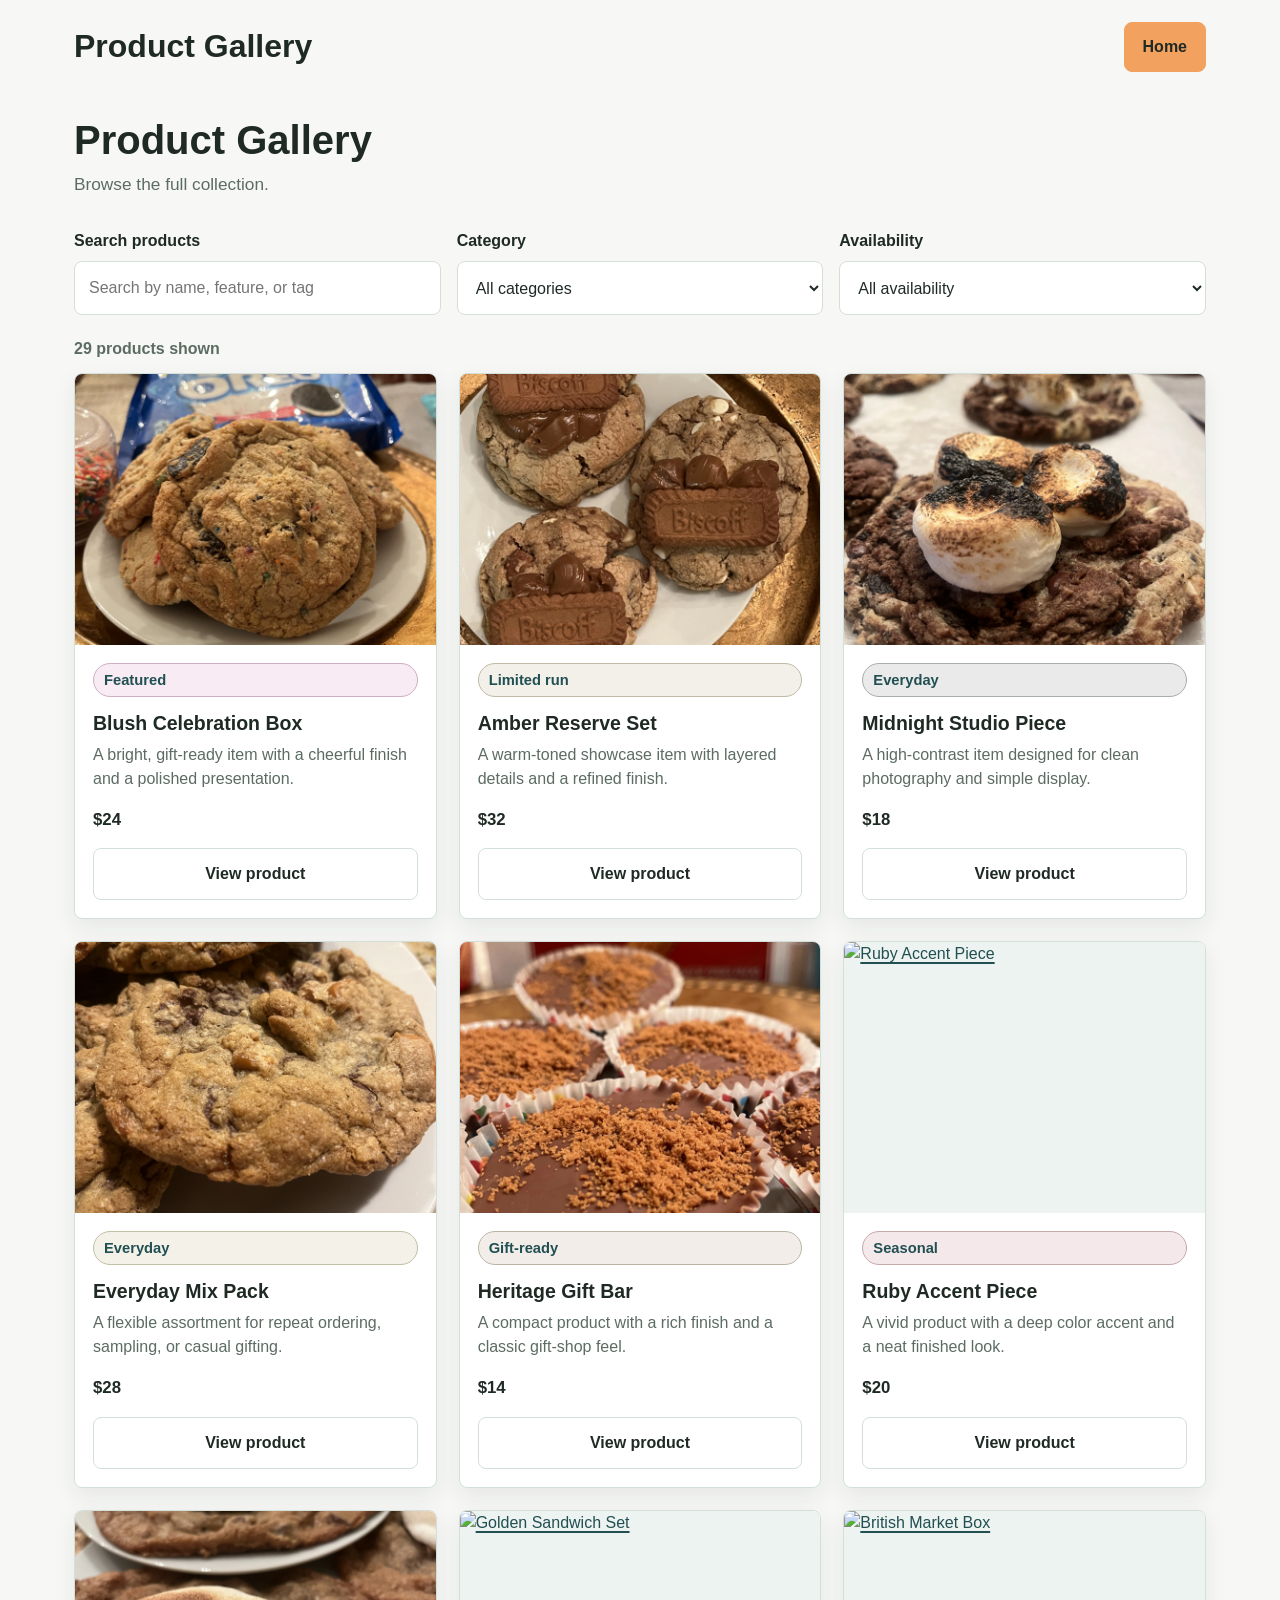
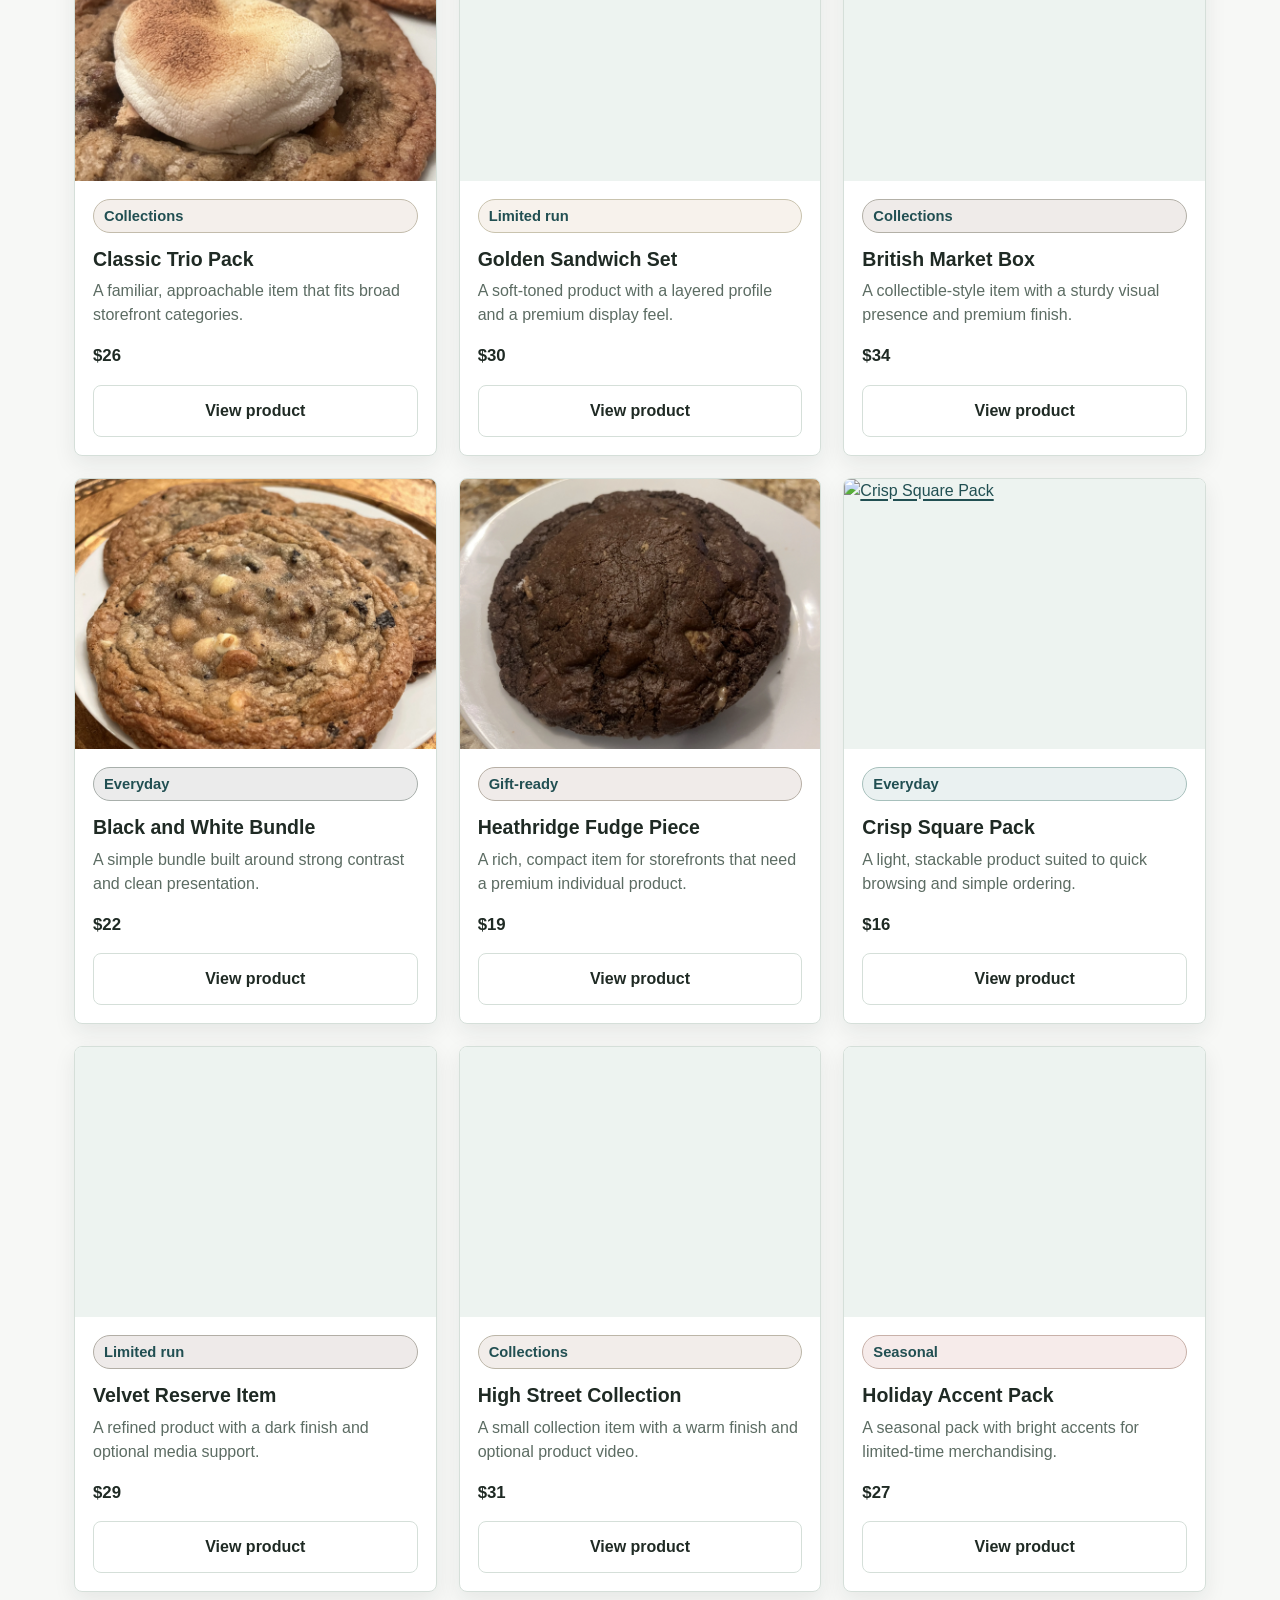
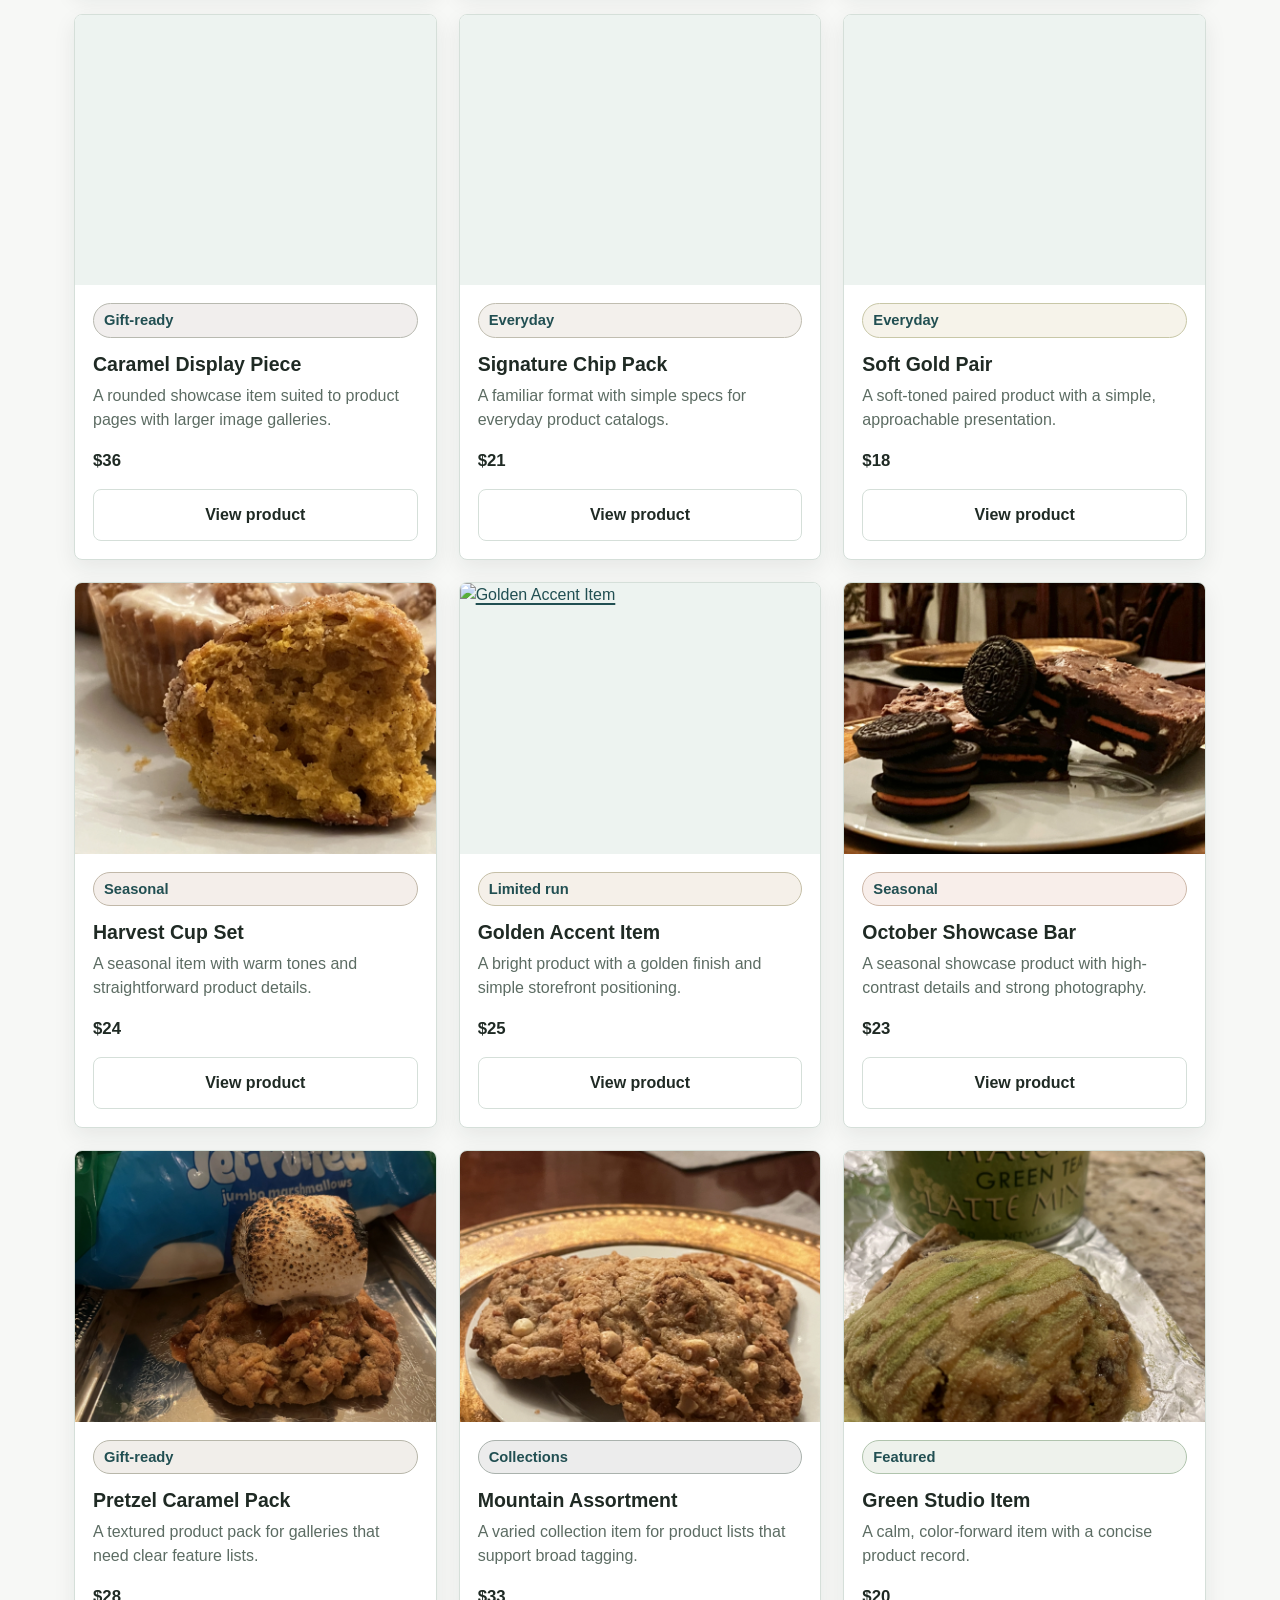
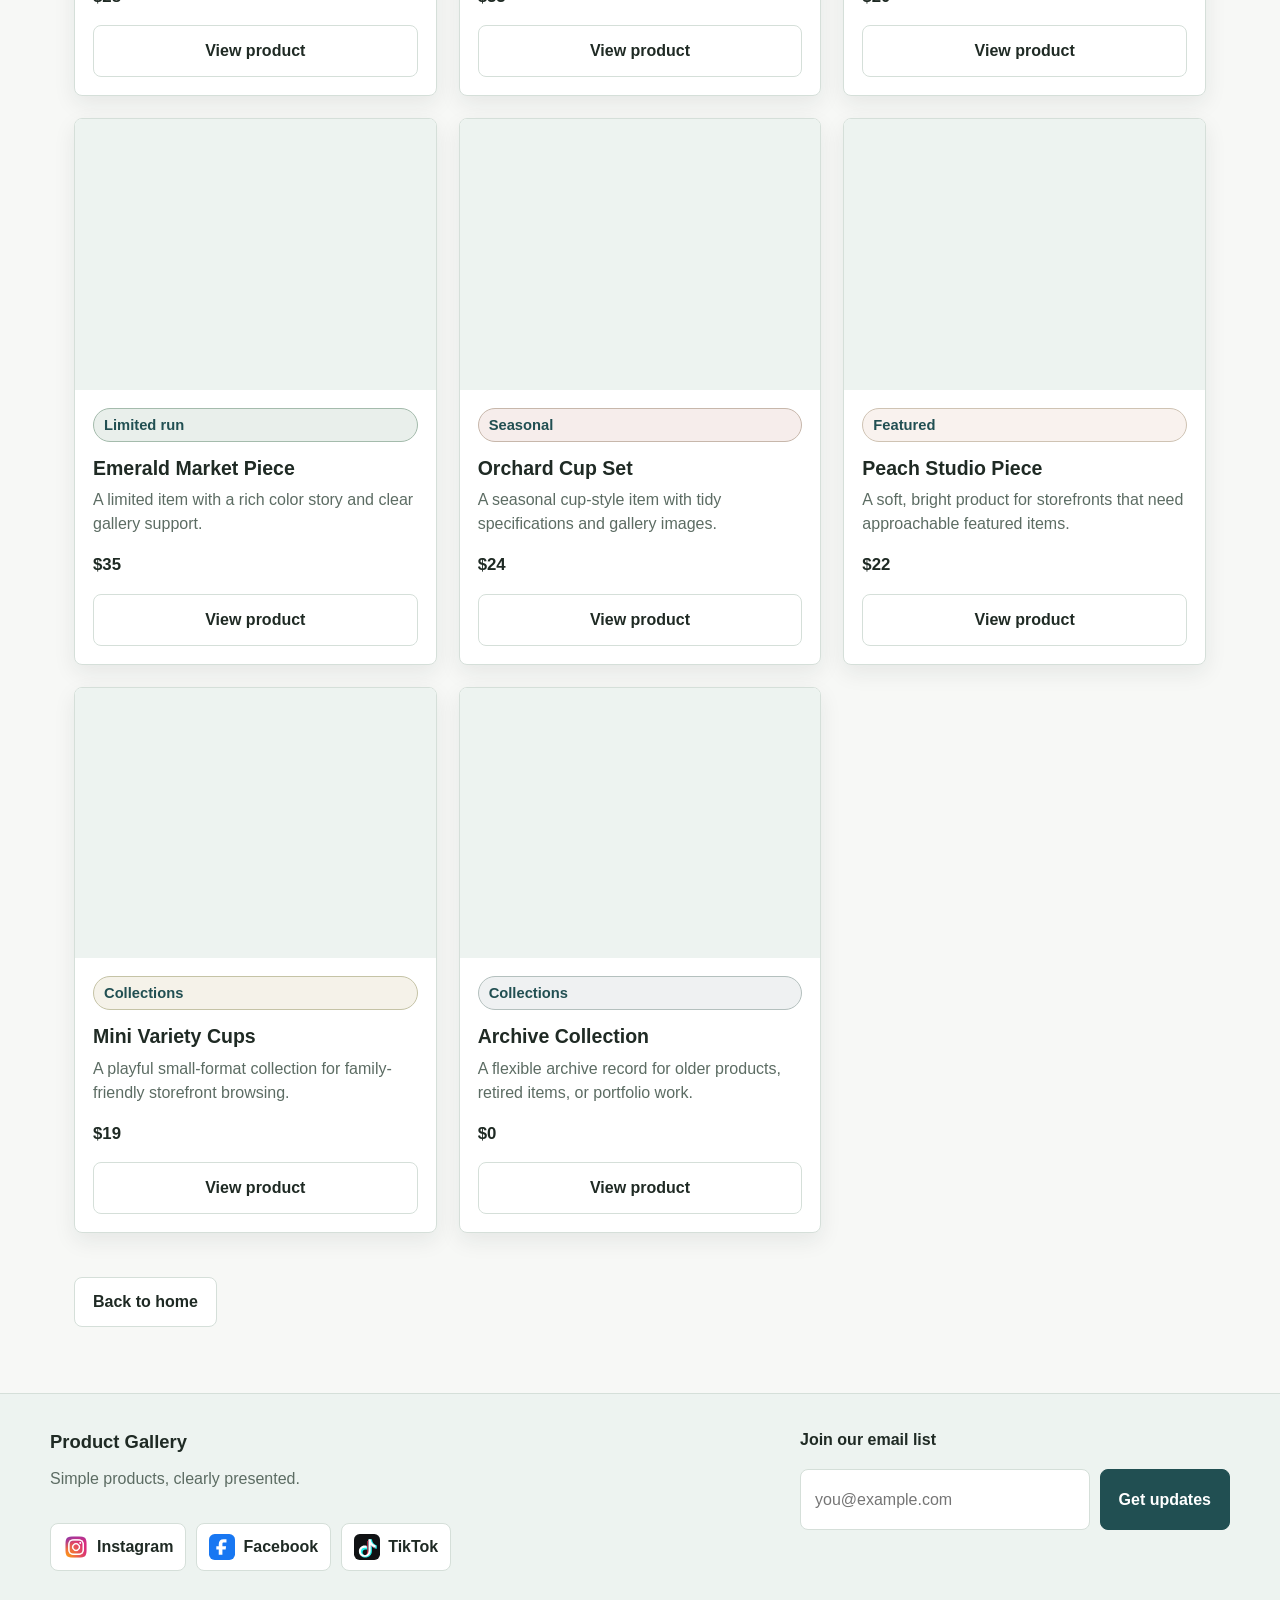
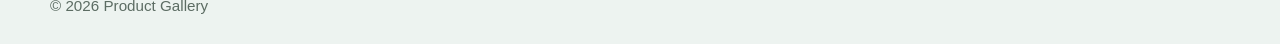
==== commit c701a646: "template-mostly-good" ====
--- a/gallery.html
+++ b/gallery.html
@@ -62,6 +62,7 @@
             <div class="footer-details">
                 <p class="footer-title" data-site-name>Product Gallery</p>
                 <p data-config-text="siteTagline">Simple products, clearly presented.</p>
+                <div class="social-links" data-social-links aria-label="Social media links"></div>
             </div>
 
             <form class="email-signup" data-email-signup novalidate>
--- a/style.css
+++ b/style.css
@@ -8,6 +8,11 @@
     --color-accent: #2f6f73;
     --color-accent-strong: #214f52;
     --color-warm: #c9783d;
+    --color-nav-button: #f2a15f;
+    --color-primary-button: #3f8f8a;
+    --color-browse-button: #2f6f73;
+    --color-contact-button: #bfe8f6;
+    --color-contact-button-border: #88cfe4;
     --color-focus: #7a4bd6;
     --shadow-soft: 0 16px 40px rgba(31, 42, 36, 0.12);
     --content-max-width: 1180px;
@@ -97,8 +102,9 @@
     display: inline-flex;
     align-items: center;
     color: var(--color-text);
-    font-size: 1.3rem;
-    font-weight: 700;
+    font-size: 2rem;
+    font-weight: 800;
+    line-height: 1.1;
     text-decoration: none;
 }
 
@@ -123,7 +129,18 @@
     text-decoration: none;
 }
 
-.site-nav a:hover,
+.site-nav a {
+    border-color: var(--color-nav-button);
+    background: var(--color-nav-button);
+    color: var(--color-text);
+}
+
+.site-nav a:hover {
+    border-color: var(--color-warm);
+    background: var(--color-warm);
+    color: #ffffff;
+}
+
 .secondary-link:hover {
     border-color: var(--color-accent);
     color: var(--color-accent-strong);
@@ -244,7 +261,12 @@
     cursor: pointer;
 }
 
-.primary-button,
+.primary-button {
+    border: 1px solid var(--color-primary-button);
+    background: var(--color-primary-button);
+    color: #ffffff;
+}
+
 .email-signup button {
     border: 1px solid var(--color-accent-strong);
     background: var(--color-accent-strong);
@@ -269,6 +291,30 @@
 .text-button:hover {
     border-color: var(--color-accent);
     color: var(--color-accent-strong);
+}
+
+.browse-link .secondary-link {
+    border-color: var(--color-browse-button);
+    background: var(--color-browse-button);
+    color: #ffffff;
+}
+
+.browse-link .secondary-link:hover {
+    border-color: var(--color-warm);
+    background: var(--color-warm);
+    color: #ffffff;
+}
+
+.contact-button {
+    border-color: var(--color-contact-button-border);
+    background: var(--color-contact-button);
+    color: var(--color-text);
+}
+
+.contact-button:hover {
+    border-color: var(--color-accent);
+    background: #d6f2fb;
+    color: var(--color-text);
 }
 
 .browse-link,
@@ -538,6 +584,31 @@
     font-weight: 700;
 }
 
+.contact-actions {
+    display: flex;
+    flex-wrap: wrap;
+    align-items: center;
+    gap: 10px;
+    margin: 14px 0 12px;
+}
+
+.contact-or {
+    color: var(--color-muted);
+    font-weight: 700;
+}
+
+.contact-email-button {
+    border-color: var(--color-border);
+    background: var(--color-surface);
+    color: var(--color-text);
+}
+
+.contact-email-button:hover {
+    border-color: var(--color-contact-button-border);
+    background: #eef9fc;
+    color: var(--color-text);
+}
+
 .contact-links {
     display: flex;
     flex-wrap: wrap;
@@ -596,11 +667,49 @@
     margin: 0 auto;
 }
 
+.footer-details {
+    display: grid;
+    gap: 12px;
+    align-content: start;
+}
+
 .footer-title {
-    margin-bottom: 6px;
+    margin-bottom: 0;
     color: var(--color-text);
     font-size: 1.15rem;
     font-weight: 700;
+}
+
+.social-links {
+    display: flex;
+    flex-wrap: wrap;
+    gap: 10px;
+    padding-top: 4px;
+}
+
+.social-link {
+    min-height: 48px;
+    display: inline-flex;
+    align-items: center;
+    gap: 8px;
+    padding: 9px 12px;
+    border: 1px solid var(--color-border);
+    border-radius: var(--radius);
+    background: var(--color-surface);
+    color: var(--color-text);
+    font-weight: 700;
+    text-decoration: none;
+}
+
+.social-link:hover {
+    border-color: var(--color-accent);
+    color: var(--color-accent-strong);
+}
+
+.social-link-icon {
+    width: 26px;
+    height: 26px;
+    object-fit: contain;
 }
 
 .email-signup {
@@ -701,6 +810,10 @@
         justify-content: center;
     }
 
+    .site-brand {
+        font-size: 1.8rem;
+    }
+
     h1 {
         font-size: 2rem;
     }
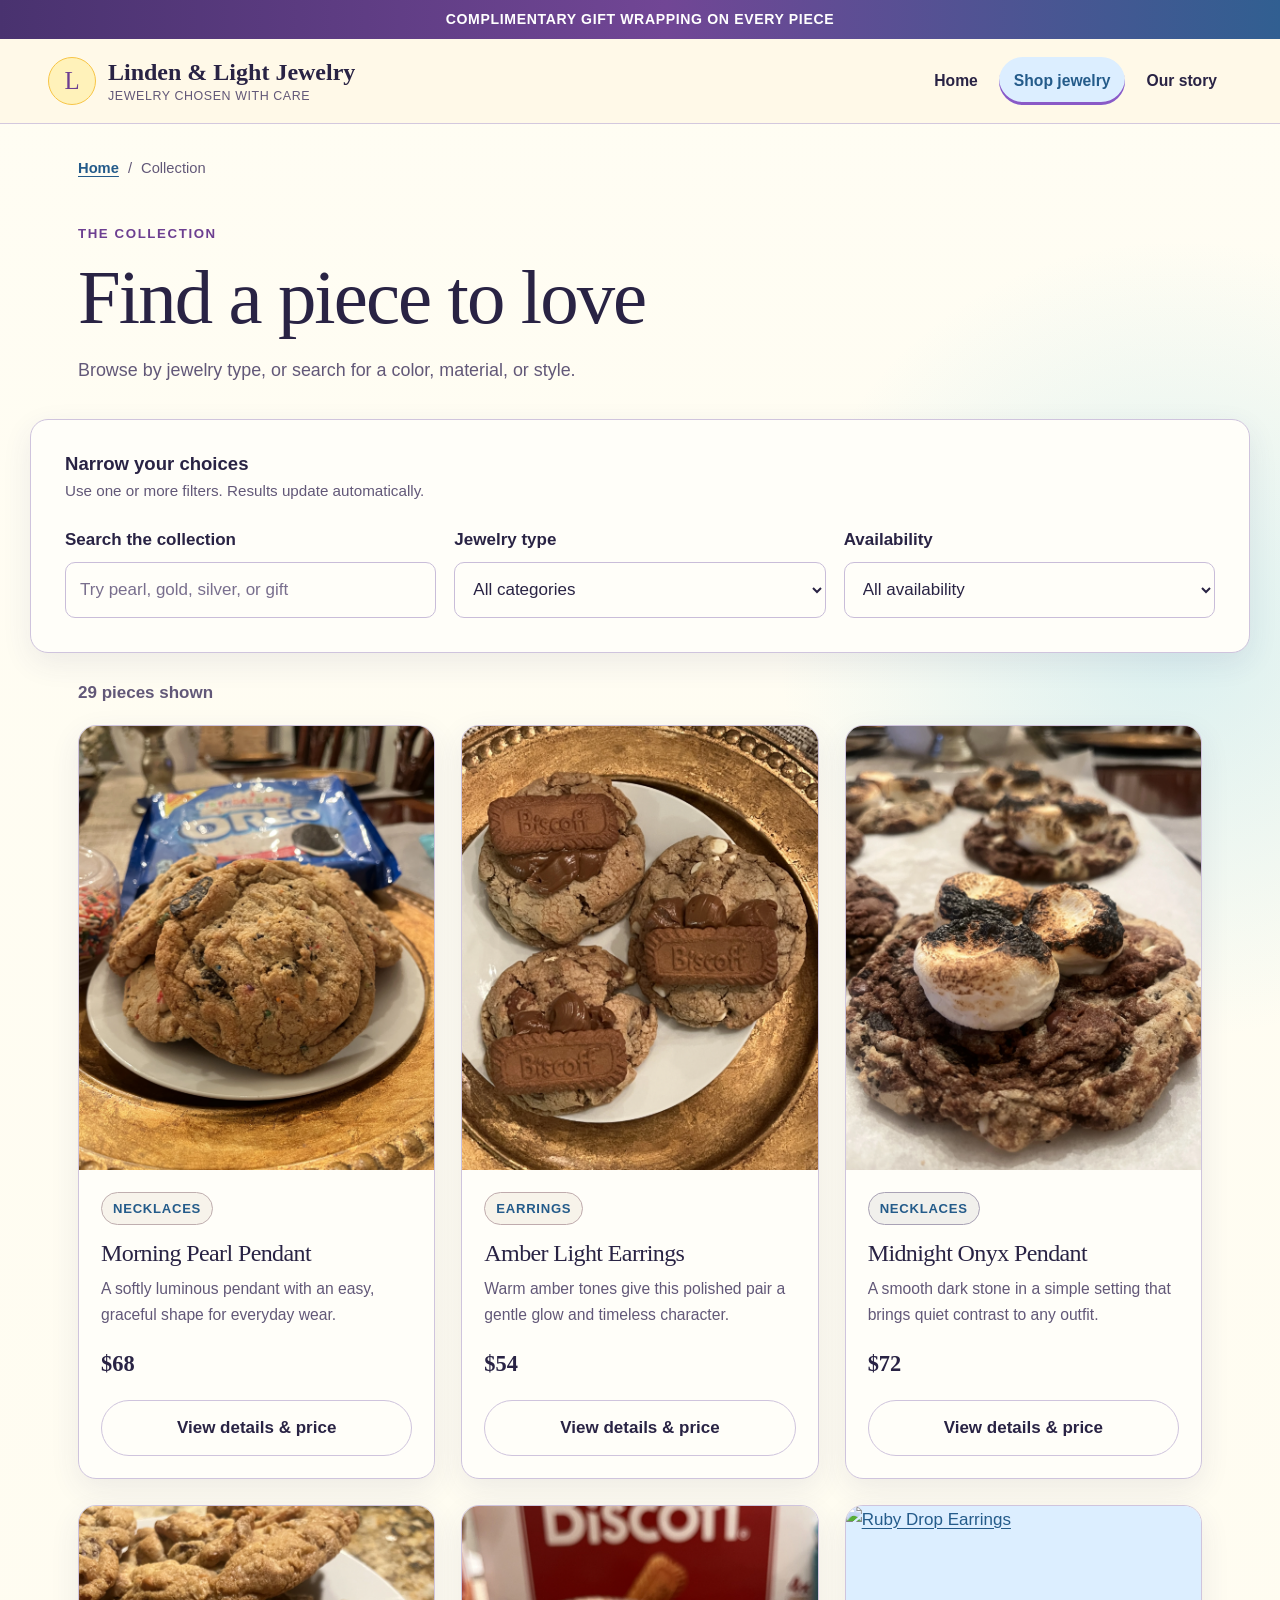
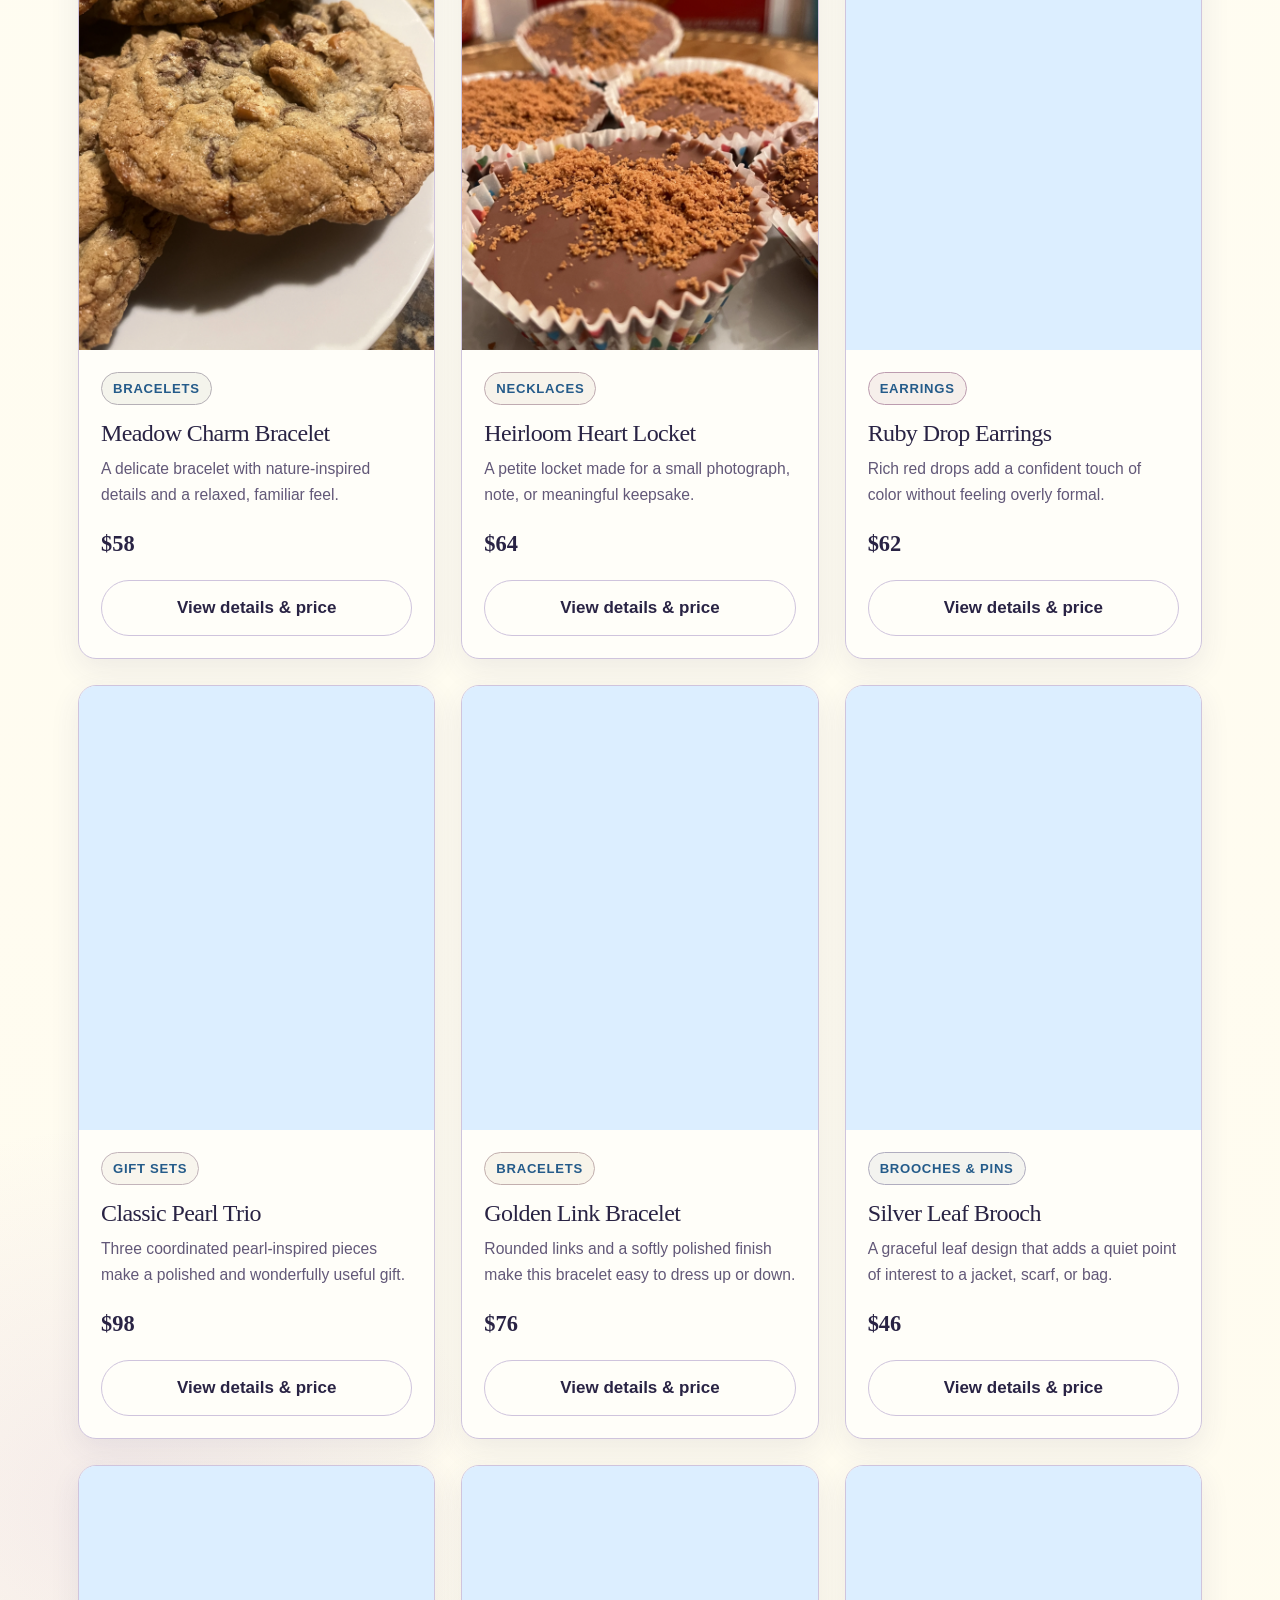
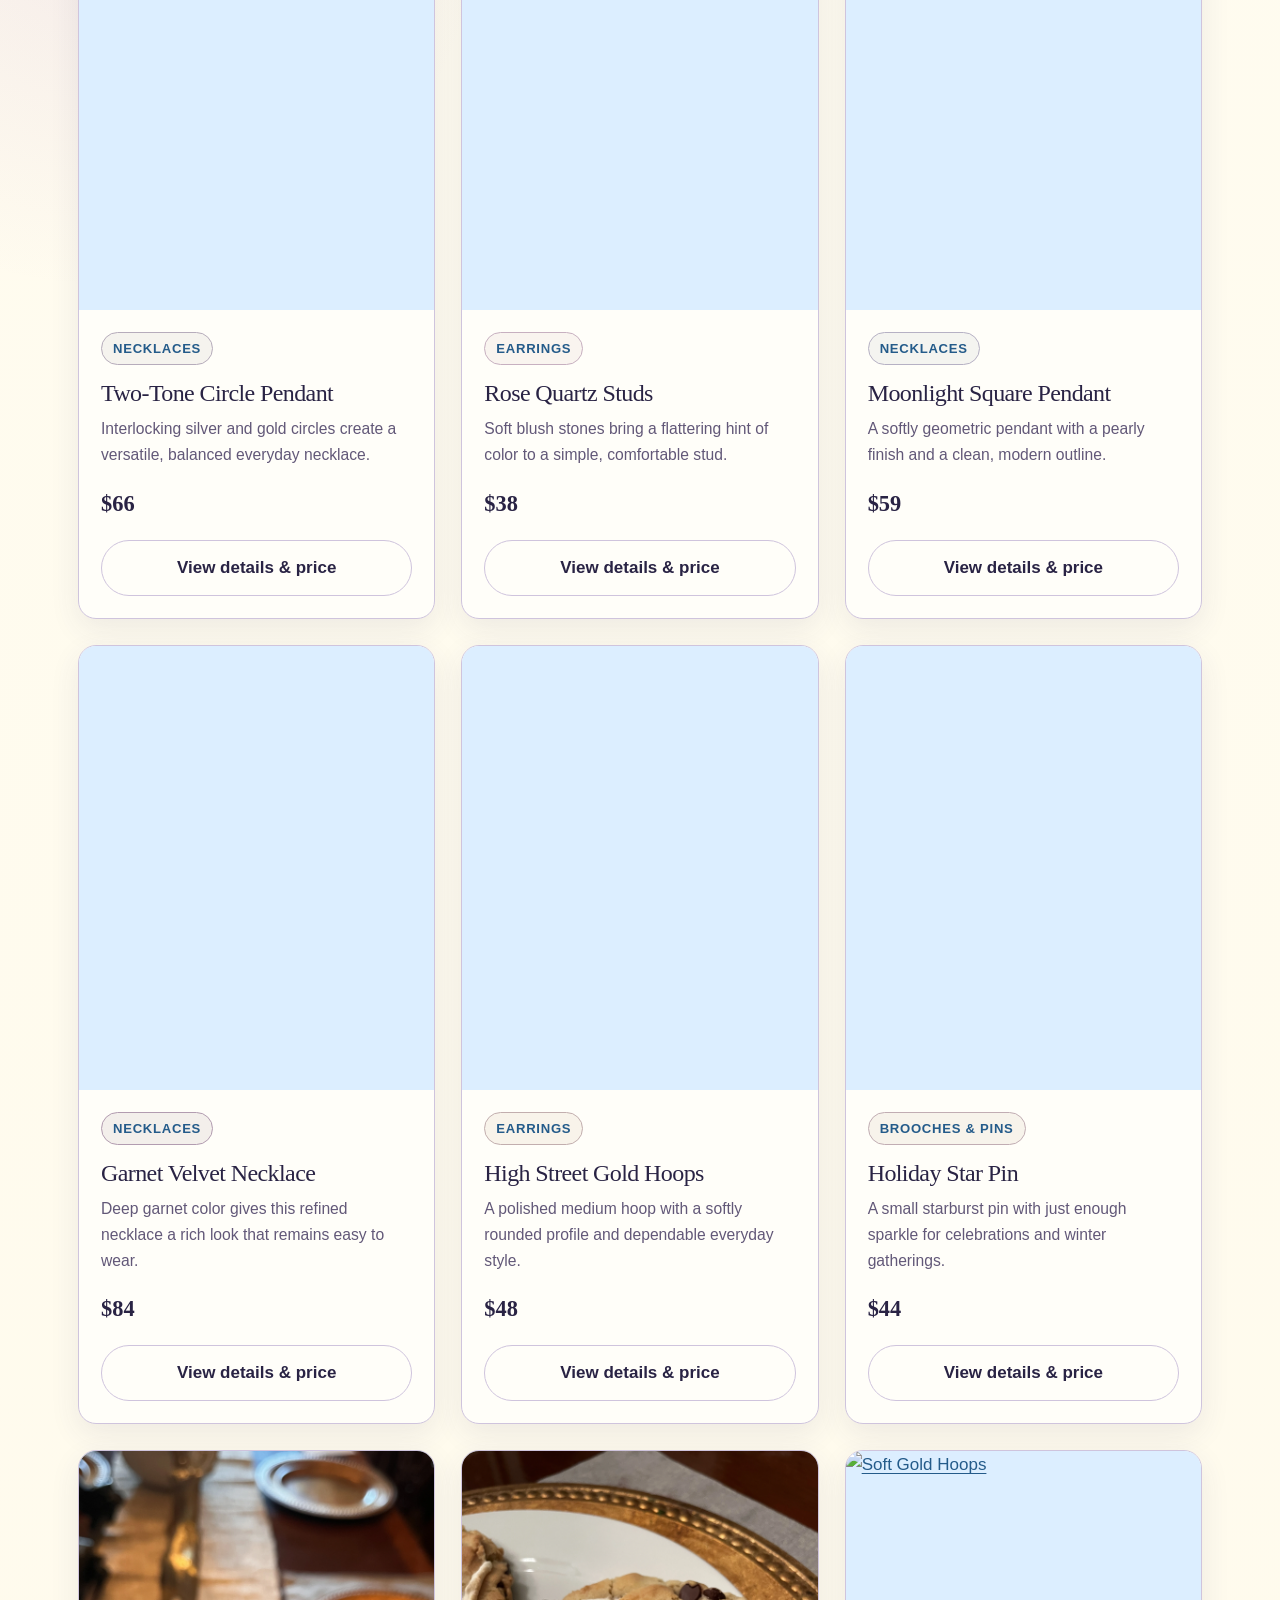
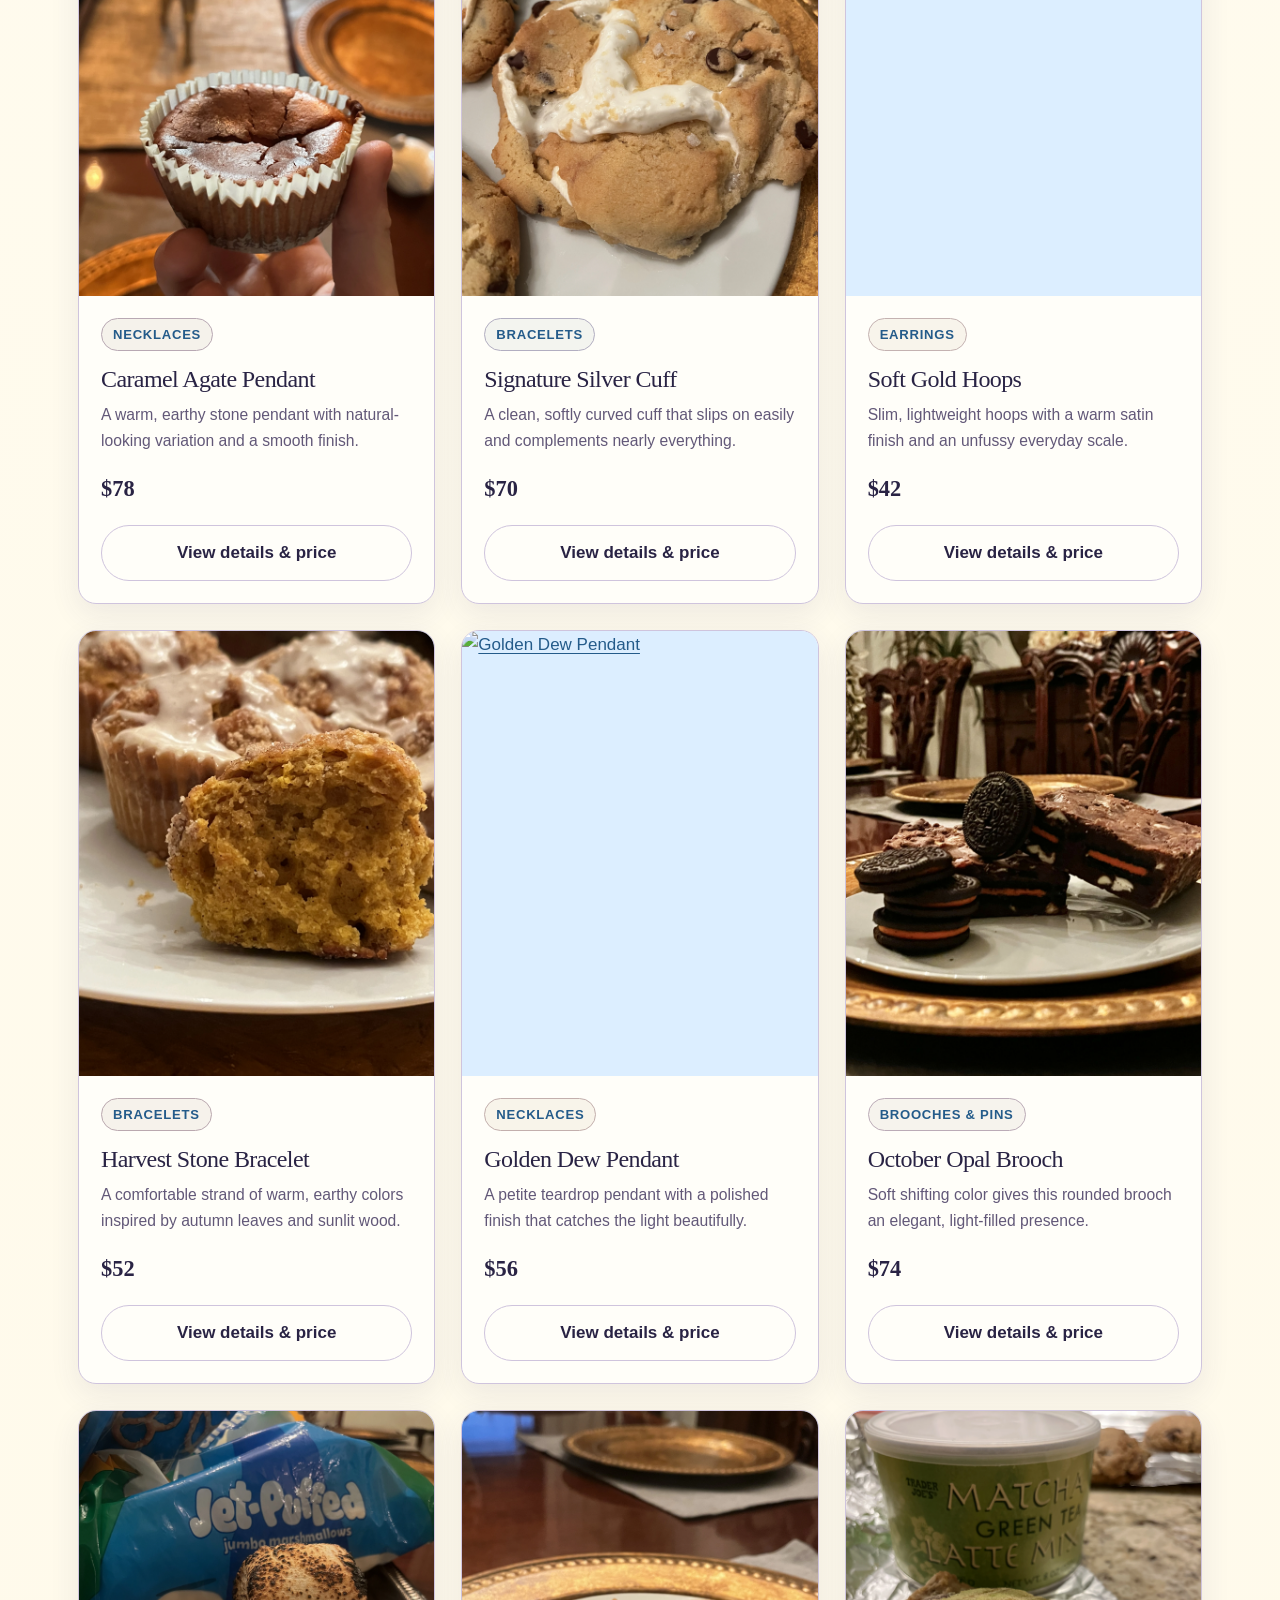
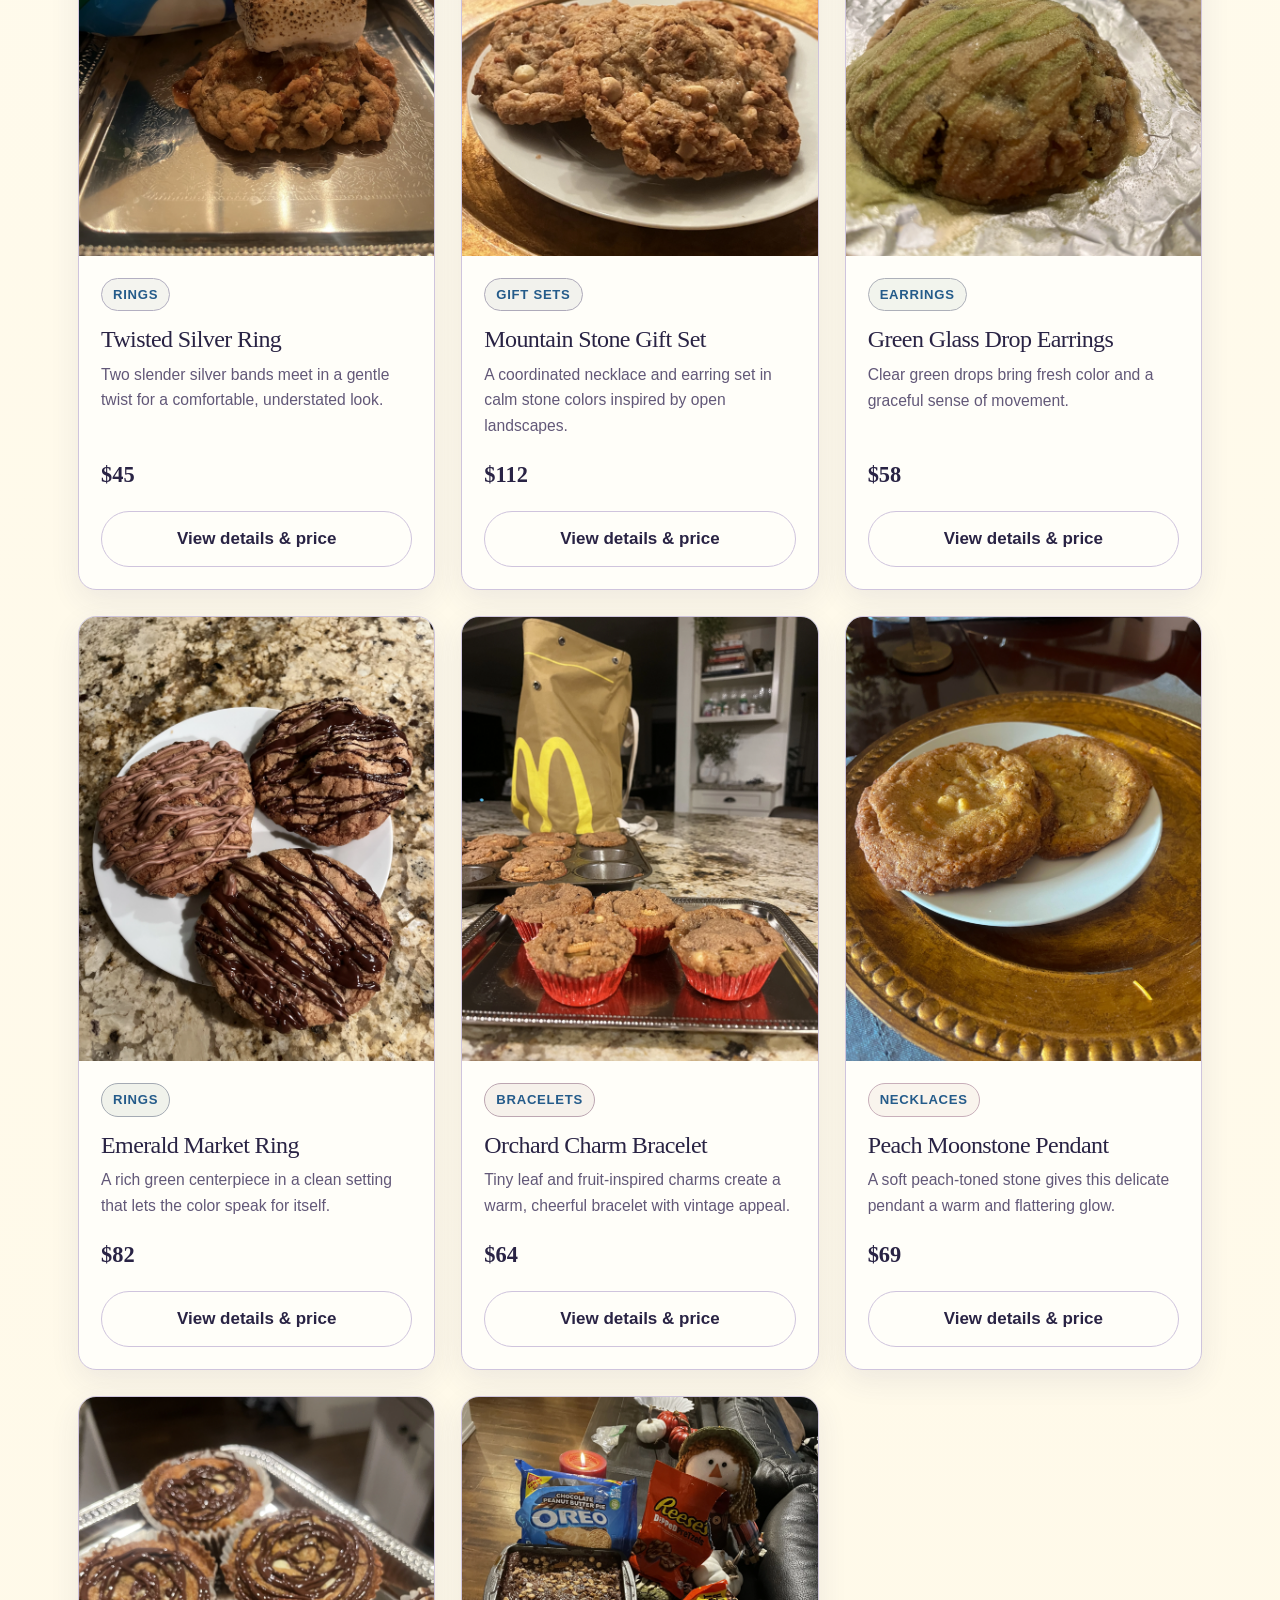
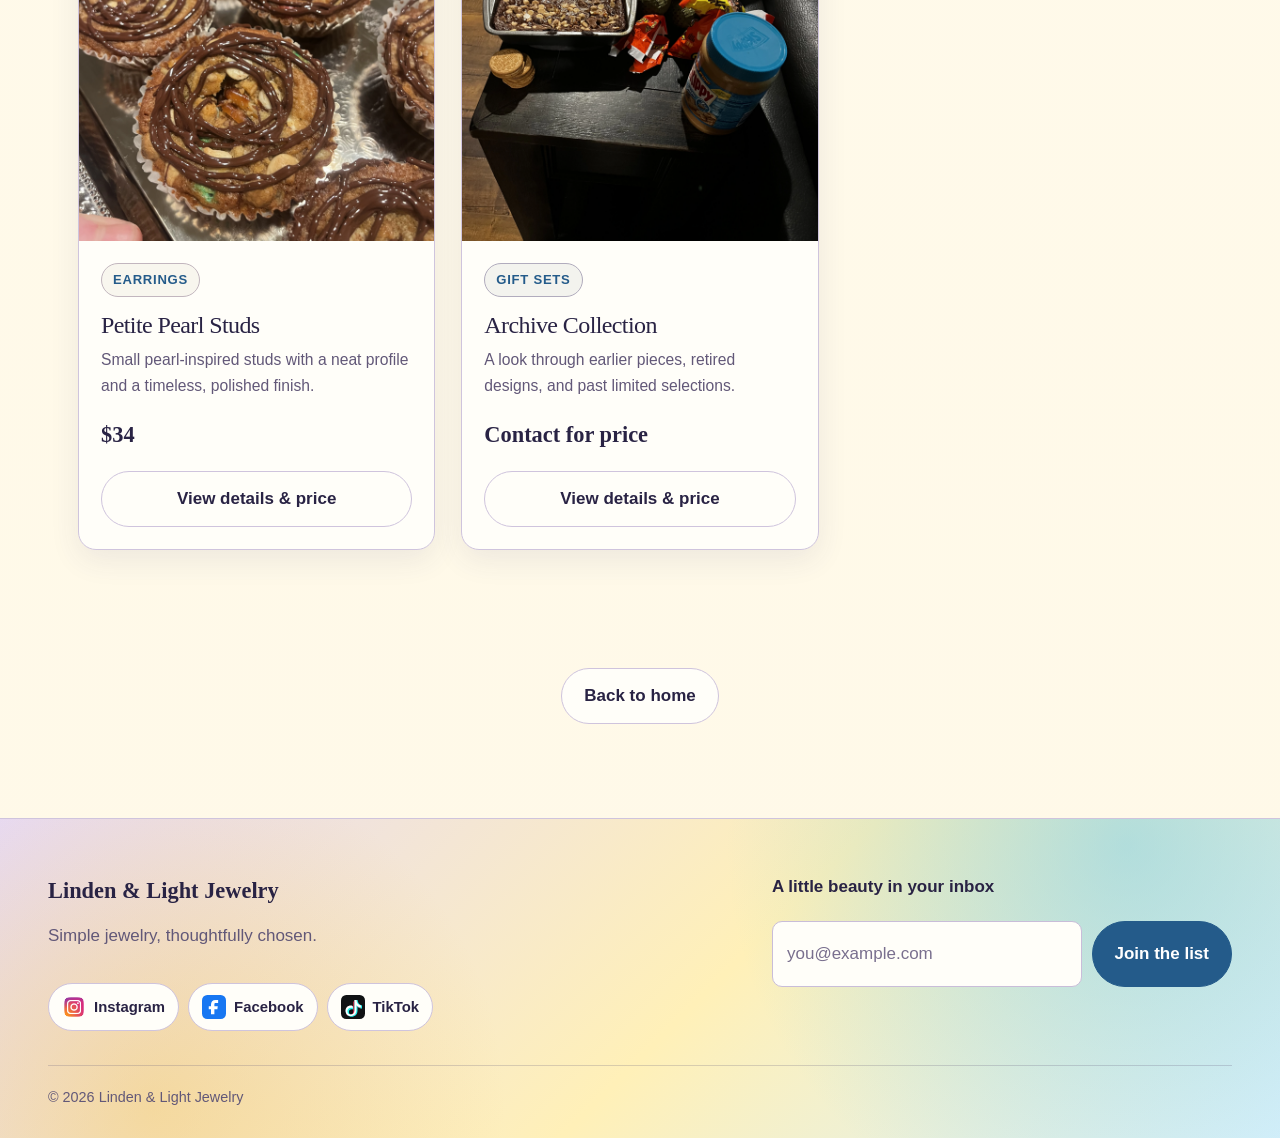
==== commit 7620b07d: "jewlery-site-start" ====
--- a/gallery.html
+++ b/gallery.html
@@ -7,7 +7,8 @@
     <meta http-equiv="Cache-Control" content="no-cache, no-store, must-revalidate" />
     <meta http-equiv="Pragma" content="no-cache" />
     <meta http-equiv="Expires" content="0" />
-    <title>Product Gallery | All Products</title>
+    <meta name="description" content="Browse the complete Linden & Light collection of simple, timeless jewelry." />
+    <title>Shop Jewelry | Linden &amp; Light Jewelry</title>
     <link rel="stylesheet" href="style.css" />
     <script defer src="site-config.js"></script>
     <script defer src="products.js"></script>
@@ -15,20 +16,41 @@
 </head>
 
 <body>
+    <div class="announcement-bar" data-config-text="announcementText">Complimentary gift wrapping on every piece</div>
+
     <header class="site-header">
-        <a class="site-brand" href="index.html" data-page-link="home" data-site-name>Product Gallery</a>
+        <a class="site-brand" href="index.html" data-page-link="home" aria-label="Linden and Light Jewelry home">
+            <span class="brand-mark" aria-hidden="true">L</span>
+            <span class="brand-copy">
+                <span class="brand-name" data-site-name>Linden &amp; Light Jewelry</span>
+                <span class="brand-tagline" data-config-text="brandTagline">Jewelry chosen with care</span>
+            </span>
+        </a>
         <nav class="site-nav" aria-label="Primary navigation">
             <a href="index.html" data-page-link="home" data-config-text="homeNavLabel">Home</a>
+            <a class="is-current" href="gallery.html" data-page-link="gallery" data-config-text="galleryNavLabel" aria-current="page">Shop jewelry</a>
+            <a href="index.html#about" data-config-text="aboutNavLabel">Our story</a>
         </nav>
     </header>
 
-    <main>
+    <main class="page-main">
+        <nav class="breadcrumb" aria-label="Breadcrumb">
+            <a href="index.html" data-page-link="home">Home</a>
+            <span aria-hidden="true">/</span>
+            <span aria-current="page">Collection</span>
+        </nav>
+
         <section class="gallery-header" aria-labelledby="gallery-title">
-            <h1 id="gallery-title" data-config-text="galleryTitle">Product Gallery</h1>
-            <p data-config-text="gallerySubtitle">Browse the full collection.</p>
+            <p class="section-kicker" data-config-text="galleryEyebrow">The collection</p>
+            <h1 id="gallery-title" data-config-text="galleryTitle">Find a piece to love</h1>
+            <p data-config-text="gallerySubtitle">Browse by jewelry type, or search for a color, material, or style.</p>
         </section>
 
         <section class="filter-panel" aria-label="Product filters">
+            <div class="filter-heading">
+                <h2 data-config-text="filterTitle">Narrow your choices</h2>
+                <p data-config-text="filterHelp">Use one or more filters. Results update automatically.</p>
+            </div>
             <div class="filter-field">
                 <label for="product-search" data-config-text="searchLabel">Search products</label>
                 <input
@@ -46,11 +68,13 @@
                 </select>
             </div>
 
+            <!-- Filter dropdowns are generated from site-config.js specificationFilters. -->
             <div id="specification-filters" class="specification-filters" data-specification-filters></div>
         </section>
 
+        <!-- storefront.js owns the result count and lazy-loaded product cards. -->
         <section id="gallery-results-summary" class="results-summary" aria-live="polite"></section>
-        <section id="product-gallery" class="gallery-grid" aria-live="polite"></section>
+        <section id="product-gallery" class="gallery-grid" aria-live="polite" aria-label="Jewelry collection"></section>
     </main>
 
     <nav class="home-link" aria-label="Home">
@@ -60,8 +84,8 @@
     <footer class="site-footer">
         <div class="footer-content">
             <div class="footer-details">
-                <p class="footer-title" data-site-name>Product Gallery</p>
-                <p data-config-text="siteTagline">Simple products, clearly presented.</p>
+                <p class="footer-title" data-site-name>Linden &amp; Light Jewelry</p>
+                <p data-config-text="siteTagline">Simple jewelry, thoughtfully chosen.</p>
                 <div class="social-links" data-social-links aria-label="Social media links"></div>
             </div>
 
@@ -75,7 +99,7 @@
             </form>
         </div>
         <p class="site-footer-copy">
-            &copy; <span data-current-year>2026</span> <span data-site-name>Product Gallery</span>
+            &copy; <span data-current-year>2026</span> <span data-site-name>Linden &amp; Light Jewelry</span>
         </p>
     </footer>
 </body>
--- a/style.css
+++ b/style.css
@@ -1,23 +1,30 @@
+/* Design tokens and global element defaults. See docs/MAINTENANCE.md. */
 :root {
-    --color-page: #f7f8f6;
-    --color-surface: #ffffff;
-    --color-surface-muted: #edf3f0;
-    --color-text: #1f2a24;
-    --color-muted: #5c6c63;
-    --color-border: #d5dfd9;
-    --color-accent: #2f6f73;
-    --color-accent-strong: #214f52;
-    --color-warm: #c9783d;
-    --color-nav-button: #f2a15f;
-    --color-primary-button: #3f8f8a;
-    --color-browse-button: #2f6f73;
-    --color-contact-button: #bfe8f6;
-    --color-contact-button-border: #88cfe4;
-    --color-focus: #7a4bd6;
-    --shadow-soft: 0 16px 40px rgba(31, 42, 36, 0.12);
-    --content-max-width: 1180px;
-    --page-space: 24px;
-    --radius: 8px;
+    /* Tucson summer palette: brilliant sky, hot sunlight, and violet desert sunsets. */
+    --color-page: #fff9e8;
+    --color-surface: #fffef9;
+    --color-surface-soft: #fff0b8;
+    --color-sage: #dceeff;
+    --color-sage-deep: #245b8a;
+    --color-text: #292344;
+    --color-muted: #625878;
+    --color-border: #cfc4dd;
+    --color-gold: #f6c445;
+    --color-gold-dark: #6d3f91;
+    --color-sunset: #9a5bb5;
+    --color-canyon-soft: #ead9f4;
+    --color-sun-soft: #fff0a8;
+    --color-sky: #68c7e8;
+    --color-violet-bright: #8a5ac7;
+    --color-focus: #087ca3;
+    --shadow-soft: 0 20px 55px rgba(55, 54, 110, 0.13);
+    --shadow-card: 0 10px 30px rgba(55, 54, 110, 0.09);
+    --content-max-width: 1220px;
+    --text-max-width: 720px;
+    --page-space: clamp(20px, 4vw, 48px);
+    --radius-small: 10px;
+    --radius: 18px;
+    --radius-large: 28px;
 }
 
 * {
@@ -31,10 +38,14 @@
 body {
     margin: 0;
     min-height: 100vh;
-    background: var(--color-page);
+    background:
+        radial-gradient(circle at 92% 7%, rgba(104, 199, 232, 0.24), transparent 25rem),
+        radial-gradient(circle at 8% 34%, rgba(154, 91, 181, 0.1), transparent 24rem),
+        linear-gradient(180deg, #fffdf3 0%, var(--color-page) 100%);
     color: var(--color-text);
     font-family: Arial, Helvetica, sans-serif;
-    line-height: 1.5;
+    font-size: 17px;
+    line-height: 1.65;
 }
 
 img {
@@ -43,13 +54,13 @@
 }
 
 a {
-    color: var(--color-accent-strong);
-    text-decoration-thickness: 2px;
-    text-underline-offset: 0.16em;
+    color: var(--color-sage-deep);
+    text-decoration-thickness: 1px;
+    text-underline-offset: 0.18em;
 }
 
 a:hover {
-    color: var(--color-warm);
+    color: var(--color-gold-dark);
 }
 
 a:focus-visible,
@@ -67,16 +78,31 @@
     margin-top: 0;
 }
 
+h1,
+h2,
+h3 {
+    color: var(--color-text);
+    font-family: Georgia, "Times New Roman", serif;
+    font-weight: 500;
+    letter-spacing: -0.025em;
+}
+
 h1 {
-    font-size: 2.5rem;
+    margin-bottom: 24px;
+    font-size: clamp(2.65rem, 6vw, 5.15rem);
+    line-height: 1.03;
+}
+
+h2 {
+    margin-bottom: 16px;
+    font-size: clamp(2rem, 4vw, 3.25rem);
     line-height: 1.1;
-    letter-spacing: 0;
-}
-
-h2 {
-    font-size: 1.35rem;
-    line-height: 1.25;
-    letter-spacing: 0;
+}
+
+h3 {
+    margin-bottom: 12px;
+    font-size: clamp(1.45rem, 2.5vw, 2rem);
+    line-height: 1.2;
 }
 
 p {
@@ -87,123 +113,430 @@
     display: none !important;
 }
 
+/* Shared announcement, header, brand, and navigation */
+.announcement-bar {
+    padding: 8px var(--page-space);
+    background: linear-gradient(90deg, #49326f, #714695 52%, #315f91);
+    color: #ffffff;
+    font-size: 0.88rem;
+    font-weight: 700;
+    letter-spacing: 0.045em;
+    text-align: center;
+    text-transform: uppercase;
+}
+
 .site-header {
+    position: sticky;
+    z-index: 20;
+    top: 0;
     display: flex;
     align-items: center;
     justify-content: space-between;
-    gap: 20px;
-    max-width: var(--content-max-width);
-    margin: 0 auto;
-    padding: 22px var(--page-space);
+    gap: 28px;
+    padding: 18px max(var(--page-space), calc((100vw - var(--content-max-width)) / 2));
+    border-bottom: 1px solid rgba(207, 196, 221, 0.9);
+    background: rgba(255, 249, 232, 0.96);
+    backdrop-filter: blur(14px);
 }
 
 .site-brand {
-    min-height: 48px;
     display: inline-flex;
     align-items: center;
-    color: var(--color-text);
-    font-size: 2rem;
-    font-weight: 800;
+    gap: 12px;
+    min-width: 0;
+    color: var(--color-text);
+    text-decoration: none;
+}
+
+.site-brand:hover {
+    color: var(--color-text);
+}
+
+.brand-mark {
+    width: 48px;
+    height: 48px;
+    display: inline-grid;
+    flex: 0 0 auto;
+    place-items: center;
+    border: 1px solid var(--color-gold);
+    border-radius: 50%;
+    color: var(--color-gold-dark);
+    background: rgba(255, 240, 168, 0.72);
+    font-family: Georgia, "Times New Roman", serif;
+    font-size: 1.55rem;
+}
+
+.brand-copy {
+    display: grid;
     line-height: 1.1;
-    text-decoration: none;
+}
+
+.brand-name {
+    font-family: Georgia, "Times New Roman", serif;
+    font-size: clamp(1.15rem, 2vw, 1.5rem);
+    font-weight: 700;
+}
+
+.brand-tagline {
+    margin-top: 5px;
+    color: var(--color-muted);
+    font-size: 0.78rem;
+    letter-spacing: 0.045em;
+    text-transform: uppercase;
 }
 
 .site-nav {
     display: flex;
     align-items: center;
-    gap: 12px;
-}
-
-.site-nav a,
-.secondary-link {
+    justify-content: flex-end;
+    gap: 6px;
+}
+
+.site-nav a {
     min-height: 48px;
     display: inline-flex;
     align-items: center;
     justify-content: center;
-    padding: 12px 18px;
-    border: 1px solid var(--color-border);
-    border-radius: var(--radius);
-    background: var(--color-surface);
-    color: var(--color-text);
+    padding: 10px 15px;
+    border-radius: 999px;
+    color: var(--color-text);
+    font-size: 0.98rem;
     font-weight: 700;
     text-decoration: none;
 }
 
-.site-nav a {
-    border-color: var(--color-nav-button);
-    background: var(--color-nav-button);
-    color: var(--color-text);
-}
-
-.site-nav a:hover {
-    border-color: var(--color-warm);
-    background: var(--color-warm);
-    color: #ffffff;
-}
-
-.secondary-link:hover {
-    border-color: var(--color-accent);
-    color: var(--color-accent-strong);
-}
-
-.featured-hero {
-    padding: 20px var(--page-space) 34px;
-}
-
-.featured-product-container {
-    --product-accent: var(--color-accent);
-    display: grid;
-    grid-template-columns: minmax(0, 1.04fr) minmax(320px, 0.96fr);
+.site-nav a:hover,
+.site-nav a.is-current {
+    background: var(--color-sage);
+    color: var(--color-sage-deep);
+    box-shadow: inset 0 -3px 0 var(--color-violet-bright);
+}
+
+/* Home introduction, shopping steps, and shared buttons */
+.home-intro {
+    display: grid;
+    grid-template-columns: minmax(0, 1.25fr) minmax(300px, 0.75fr);
+    gap: clamp(36px, 7vw, 92px);
     align-items: center;
-    gap: 42px;
     max-width: var(--content-max-width);
     margin: 0 auto;
+    padding: clamp(70px, 10vw, 130px) var(--page-space) clamp(70px, 9vw, 112px);
+}
+
+.home-intro-copy {
+    max-width: 780px;
+}
+
+.home-intro-copy > p:not(.section-kicker) {
+    max-width: 630px;
+    margin-bottom: 30px;
+    font-size: 1.18rem;
+}
+
+.section-kicker {
+    margin-bottom: 14px;
+    color: var(--color-gold-dark);
+    font-size: 0.83rem;
+    font-weight: 800;
+    letter-spacing: 0.12em;
+    text-transform: uppercase;
+}
+
+.home-intro-note {
+    position: relative;
+    overflow: hidden;
+    padding: clamp(26px, 4vw, 40px);
+    border: 1px solid color-mix(in srgb, var(--color-sky) 58%, var(--color-border));
+    border-radius: var(--radius-large);
+    background:
+        radial-gradient(circle at 100% 0%, rgba(255, 240, 168, 0.98), transparent 40%),
+        linear-gradient(145deg, #dff5ff 0%, #e6e0f7 100%);
+}
+
+.home-intro-note::after {
+    position: absolute;
+    right: -42px;
+    bottom: -52px;
+    width: 140px;
+    height: 140px;
+    border: 1px solid rgba(8, 124, 158, 0.2);
+    border-radius: 50%;
+    content: "";
+}
+
+.note-title {
+    margin-bottom: 20px;
+    color: var(--color-text);
+    font-family: Georgia, "Times New Roman", serif;
+    font-size: 1.45rem;
+}
+
+.shopping-steps {
+    display: grid;
+    gap: 17px;
+    margin: 0;
+    padding: 0;
+    list-style: none;
+}
+
+.shopping-steps li {
+    display: grid;
+    grid-template-columns: 34px minmax(0, 1fr);
+    gap: 12px;
+    align-items: center;
+    color: var(--color-text);
+    font-weight: 700;
+}
+
+.shopping-steps li span:first-child {
+    width: 32px;
+    height: 32px;
+    display: grid;
+    place-items: center;
+    border: 1px solid rgba(109, 63, 145, 0.32);
+    border-radius: 50%;
+    background: rgba(255, 240, 168, 0.82);
+    color: var(--color-sage-deep);
+}
+
+.button-row {
+    display: flex;
+    flex-wrap: wrap;
+    gap: 12px;
+}
+
+.primary-button,
+.secondary-button,
+.secondary-link,
+.text-button,
+.email-signup button {
+    min-height: 54px;
+    display: inline-flex;
+    align-items: center;
+    justify-content: center;
+    padding: 13px 22px;
+    border-radius: 999px;
+    font: inherit;
+    font-weight: 700;
+    text-align: center;
+    text-decoration: none;
+    cursor: pointer;
+    transition: transform 180ms ease, border-color 180ms ease, background-color 180ms ease, color 180ms ease;
+}
+
+.primary-button {
+    border: 1px solid var(--color-sage-deep);
+    background: var(--color-sage-deep);
+    color: #ffffff;
+}
+
+.primary-button:hover {
+    border-color: #183f65;
+    background: #183f65;
+    color: #ffffff;
+    transform: translateY(-1px);
+}
+
+.secondary-button,
+.secondary-link,
+.text-button {
+    border: 1px solid var(--color-border);
+    background: var(--color-surface);
+    color: var(--color-text);
+}
+
+.secondary-button:hover,
+.secondary-link:hover,
+.text-button:hover {
+    border-color: var(--color-sunset);
+    color: var(--color-gold-dark);
+    transform: translateY(-1px);
+}
+
+/* Home featured carousel and soft blur-fade states */
+.featured-hero {
+    padding: clamp(70px, 9vw, 110px) var(--page-space) 50px;
+    background:
+        radial-gradient(circle at 8% 10%, rgba(246, 196, 69, 0.35), transparent 23rem),
+        radial-gradient(circle at 92% 30%, rgba(104, 199, 232, 0.24), transparent 25rem),
+        linear-gradient(180deg, var(--color-surface-soft) 0%, #eee5fa 100%);
+}
+
+.section-heading {
+    max-width: var(--text-max-width);
+    margin: 0 auto 30px;
+    text-align: center;
+}
+
+.section-heading h2 {
+    margin-bottom: 0;
+}
+
+.featured-product-container {
+    --product-accent: var(--color-gold);
+    position: relative;
+    max-width: 820px;
+    margin: 0 auto;
+    padding: clamp(20px, 3vw, 32px);
+    border: 1px solid var(--color-border);
+    border-radius: var(--radius-large);
+    background: var(--color-surface);
+    box-shadow: var(--shadow-soft);
+    touch-action: pan-y;
+}
+
+.featured-slide {
+    max-width: 720px;
+    margin: 0 auto;
+    opacity: 1;
+    text-align: center;
+}
+
+.featured-slide.is-fading-out {
+    animation: featured-soft-fade-out 240ms ease-in forwards;
+}
+
+.featured-slide.is-fading-in {
+    animation: featured-soft-fade-in 420ms cubic-bezier(0.22, 1, 0.36, 1) both;
+}
+
+@keyframes featured-soft-fade-out {
+    from {
+        filter: blur(0);
+        opacity: 1;
+        transform: scale(1);
+    }
+
+    to {
+        filter: blur(7px);
+        opacity: 0;
+        transform: scale(0.992);
+    }
+}
+
+@keyframes featured-soft-fade-in {
+    from {
+        filter: blur(9px);
+        opacity: 0;
+        transform: scale(1.008);
+    }
+
+    to {
+        filter: blur(0);
+        opacity: 1;
+        transform: scale(1);
+    }
 }
 
 .featured-image-link {
+    position: relative;
     display: block;
     overflow: hidden;
-    border-radius: var(--radius);
-    background: var(--color-surface-muted);
-    box-shadow: var(--shadow-soft);
+    border-radius: calc(var(--radius-large) - 8px);
+    background: var(--color-sage);
+    box-shadow: 0 0 0 0 rgba(36, 91, 138, 0);
+    transition: box-shadow 260ms ease, transform 260ms ease;
 }
 
 .featured-image {
     width: 100%;
-    aspect-ratio: 4 / 3;
+    height: clamp(400px, 44vw, 560px);
+    display: block;
     object-fit: cover;
-}
-
-.featured-copy {
-    max-width: 560px;
-}
-
+    user-select: none;
+    -webkit-user-drag: none;
+    transition: transform 500ms ease;
+}
+
+.featured-image-link:hover .featured-image {
+    transform: scale(1.045);
+    filter: saturate(1.08) brightness(1.02);
+}
+
+.featured-image-link:hover {
+    box-shadow: 0 16px 34px rgba(55, 54, 110, 0.2);
+    transform: translateY(-4px);
+}
+
+.carousel-arrow {
+    position: absolute;
+    z-index: 3;
+    top: 50%;
+    width: 54px;
+    height: 54px;
+    display: grid;
+    place-items: center;
+    padding: 0;
+    border: 1px solid var(--color-border);
+    border-radius: 50%;
+    background: rgba(255, 254, 249, 0.95);
+    color: var(--color-sage-deep);
+    box-shadow: var(--shadow-card);
+    font: inherit;
+    font-size: 1.55rem;
+    font-weight: 800;
+    line-height: 1;
+    cursor: pointer;
+    transform: translateY(-50%);
+    transition: background-color 180ms ease, color 180ms ease, transform 180ms ease;
+}
+
+.carousel-arrow:hover {
+    background: var(--color-sage-deep);
+    color: #ffffff;
+    transform: translateY(-50%) scale(1.07);
+}
+
+.carousel-arrow--previous {
+    left: -27px;
+}
+
+.carousel-arrow--next {
+    right: -27px;
+}
+
+.carousel-status {
+    position: absolute;
+    width: 1px;
+    height: 1px;
+    padding: 0;
+    overflow: hidden;
+    clip: rect(0, 0, 0, 0);
+    white-space: nowrap;
+    border: 0;
+}
+
+.featured-title {
+    margin: 22px 0 2px;
+    font-size: clamp(1.75rem, 3vw, 2.55rem);
+}
+
+.featured-title-link {
+    color: var(--color-text);
+    text-decoration-thickness: 1px;
+    text-underline-offset: 5px;
+}
+
+.featured-title-link:hover {
+    color: var(--color-sage-deep);
+}
+
+/* Reusable product labels and metrics */
 .eyebrow,
 .category-pill {
     display: inline-flex;
     align-items: center;
     min-height: 32px;
-    margin-bottom: 14px;
-    padding: 5px 10px;
-    border: 1px solid var(--color-border);
-    background: var(--color-surface);
-    border: 1px solid color-mix(in srgb, var(--product-accent) 28%, var(--color-border));
+    margin-bottom: 15px;
+    padding: 5px 11px;
+    border: 1px solid color-mix(in srgb, var(--product-accent) 30%, var(--color-border));
     border-radius: 999px;
-    background: color-mix(in srgb, var(--product-accent) 10%, var(--color-surface));
-    color: var(--color-accent-strong);
-    font-size: 0.92rem;
-    font-weight: 700;
-}
-
-.featured-title {
-    margin-bottom: 18px;
-    color: var(--color-text);
-}
-
-.featured-description,
-.detail-description {
-    max-width: 64ch;
-    font-size: 1.12rem;
+    background: color-mix(in srgb, var(--product-accent) 8%, var(--color-surface));
+    color: var(--color-sage-deep);
+    font-size: 0.82rem;
+    font-weight: 800;
+    letter-spacing: 0.055em;
+    text-transform: uppercase;
 }
 
 .product-metrics {
@@ -214,12 +547,11 @@
 }
 
 .product-metric {
-    min-height: 76px;
-    padding: 14px;
+    min-height: 84px;
+    padding: 16px;
     border: 1px solid var(--color-border);
-    border-left: 5px solid var(--product-accent);
-    border-radius: var(--radius);
-    background: var(--color-surface);
+    border-radius: var(--radius-small);
+    background: var(--color-page);
 }
 
 .metric-label,
@@ -229,123 +561,150 @@
 
 .metric-label {
     color: var(--color-muted);
-    font-size: 0.95rem;
+    font-size: 0.86rem;
+    font-weight: 700;
 }
 
 .metric-value {
-    color: var(--color-text);
-    font-size: 1.15rem;
-    font-weight: 700;
-}
-
-.button-row {
-    display: flex;
-    flex-wrap: wrap;
-    gap: 12px;
-    margin-top: 8px;
-}
-
-.primary-button,
-.secondary-button,
-.text-button,
-.email-signup button {
-    min-height: 50px;
-    display: inline-flex;
-    align-items: center;
-    justify-content: center;
-    padding: 13px 18px;
-    border-radius: var(--radius);
-    font-size: 1rem;
-    font-weight: 700;
-    text-decoration: none;
-    cursor: pointer;
-}
-
-.primary-button {
-    border: 1px solid var(--color-primary-button);
-    background: var(--color-primary-button);
-    color: #ffffff;
-}
-
-.email-signup button {
-    border: 1px solid var(--color-accent-strong);
-    background: var(--color-accent-strong);
-    color: #ffffff;
-}
-
-.primary-button:hover,
-.email-signup button:hover {
-    background: var(--color-warm);
-    border-color: var(--color-warm);
-    color: #ffffff;
-}
-
-.secondary-button,
-.text-button {
-    border: 1px solid var(--color-border);
-    background: var(--color-surface);
-    color: var(--color-text);
-}
-
-.secondary-button:hover,
-.text-button:hover {
-    border-color: var(--color-accent);
-    color: var(--color-accent-strong);
-}
-
-.browse-link .secondary-link {
-    border-color: var(--color-browse-button);
-    background: var(--color-browse-button);
-    color: #ffffff;
-}
-
-.browse-link .secondary-link:hover {
-    border-color: var(--color-warm);
-    background: var(--color-warm);
-    color: #ffffff;
-}
-
-.contact-button {
-    border-color: var(--color-contact-button-border);
-    background: var(--color-contact-button);
-    color: var(--color-text);
-}
-
-.contact-button:hover {
-    border-color: var(--color-accent);
-    background: #d6f2fb;
-    color: var(--color-text);
+    margin-top: 3px;
+    color: var(--color-text);
+    font-size: 1.12rem;
+    font-weight: 800;
 }
 
 .browse-link,
 .home-link {
     max-width: var(--content-max-width);
     margin: 0 auto;
-    padding: 0 var(--page-space) 42px;
+    padding: 34px var(--page-space) 74px;
+    text-align: center;
+}
+
+.browse-link .secondary-link {
+    min-width: min(100%, 280px);
+    border-color: var(--color-sage-deep);
+}
+
+/* Home seller story */
+.about-section {
+    max-width: var(--content-max-width);
+    margin: 0 auto;
+    padding: 30px var(--page-space) clamp(80px, 10vw, 130px);
+    scroll-margin-top: 120px;
+}
+
+.about-card {
+    display: grid;
+    grid-template-columns: minmax(160px, 0.35fr) minmax(0, 1fr);
+    gap: clamp(30px, 6vw, 76px);
+    align-items: center;
+    padding: clamp(30px, 6vw, 72px);
+    border-radius: var(--radius-large);
+    background:
+        radial-gradient(circle at 88% 7%, rgba(246, 196, 69, 0.58), transparent 28%),
+        linear-gradient(135deg, var(--color-canyon-soft) 0%, #dddff8 48%, #d8f1fb 100%);
+}
+
+.about-monogram {
+    width: min(100%, 220px);
+    aspect-ratio: 1;
+    display: grid;
+    place-items: center;
+    border: 1px solid rgba(109, 63, 145, 0.35);
+    border-radius: 50%;
+    color: var(--color-sage-deep);
+    font-family: Georgia, "Times New Roman", serif;
+    font-size: clamp(2rem, 5vw, 3.4rem);
+}
+
+.about-copy {
+    max-width: 760px;
+}
+
+.about-copy h2 {
+    font-size: clamp(2rem, 4vw, 3.3rem);
+}
+
+.about-signoff {
+    color: var(--color-text);
+    font-weight: 700;
+}
+
+.text-link {
+    display: inline-flex;
+    align-items: center;
+    min-height: 48px;
+    color: var(--color-sage-deep);
+    font-weight: 800;
+}
+
+/* Collection page header, filters, result grid, and product cards */
+.page-main {
+    padding-bottom: 30px;
+}
+
+.breadcrumb {
+    display: flex;
+    flex-wrap: wrap;
+    align-items: center;
+    gap: 9px;
+    max-width: var(--content-max-width);
+    margin: 0 auto;
+    padding: 32px var(--page-space) 0;
+    color: var(--color-muted);
+    font-size: 0.92rem;
+}
+
+.breadcrumb a {
+    color: var(--color-sage-deep);
+    font-weight: 700;
 }
 
 .gallery-header {
     max-width: var(--content-max-width);
     margin: 0 auto;
-    padding: 24px var(--page-space) 14px;
+    padding: 42px var(--page-space) 34px;
 }
 
 .gallery-header h1 {
-    margin-bottom: 10px;
-}
-
-.gallery-header p {
-    max-width: 62ch;
-    font-size: 1.08rem;
+    max-width: 800px;
+    margin-bottom: 18px;
+}
+
+.gallery-header > p:last-child {
+    max-width: 680px;
+    margin-bottom: 0;
+    font-size: 1.12rem;
 }
 
 .filter-panel {
     display: grid;
-    grid-template-columns: repeat(auto-fit, minmax(230px, 1fr));
-    gap: 16px;
+    grid-template-columns: repeat(3, minmax(0, 1fr));
+    gap: 18px;
     max-width: var(--content-max-width);
-    margin: 0 auto 22px;
-    padding: 0 var(--page-space);
+    margin: 0 auto 24px;
+    padding: clamp(22px, 4vw, 34px);
+    border: 1px solid var(--color-border);
+    border-radius: var(--radius);
+    background: var(--color-surface);
+    box-shadow: var(--shadow-card);
+}
+
+.filter-heading {
+    grid-column: 1 / -1;
+}
+
+.filter-heading h2 {
+    margin-bottom: 4px;
+    font-family: Arial, Helvetica, sans-serif;
+    font-size: 1.16rem;
+    font-weight: 800;
+    letter-spacing: 0;
+}
+
+.filter-heading p {
+    margin-bottom: 4px;
+    font-size: 0.95rem;
 }
 
 .filter-field {
@@ -361,19 +720,23 @@
 .filter-field label,
 .email-signup label {
     color: var(--color-text);
-    font-weight: 700;
+    font-weight: 800;
 }
 
 input,
 select {
     width: 100%;
-    min-height: 54px;
+    min-height: 56px;
     padding: 12px 14px;
-    border: 1px solid var(--color-border);
-    border-radius: var(--radius);
+    border: 1px solid #c9bdd9;
+    border-radius: var(--radius-small);
     background: var(--color-surface);
     color: var(--color-text);
     font: inherit;
+}
+
+input::placeholder {
+    color: #796f8e;
 }
 
 select {
@@ -382,24 +745,24 @@
 
 .results-summary {
     max-width: var(--content-max-width);
-    min-height: 28px;
+    min-height: 32px;
     margin: 0 auto;
-    padding: 0 var(--page-space) 12px;
+    padding: 2px var(--page-space) 18px;
     color: var(--color-muted);
-    font-weight: 700;
+    font-weight: 800;
 }
 
 .gallery-grid {
     display: grid;
     grid-template-columns: repeat(3, minmax(0, 1fr));
-    gap: 22px;
+    gap: 26px;
     max-width: var(--content-max-width);
     margin: 0 auto;
-    padding: 0 var(--page-space) 44px;
+    padding: 0 var(--page-space) 54px;
 }
 
 .product-card {
-    --product-accent: var(--color-accent);
+    --product-accent: var(--color-gold);
     display: flex;
     min-width: 0;
     flex-direction: column;
@@ -407,21 +770,31 @@
     border: 1px solid var(--color-border);
     border-radius: var(--radius);
     background: var(--color-surface);
-    box-shadow: 0 8px 22px rgba(31, 42, 36, 0.08);
+    box-shadow: var(--shadow-card);
+    transition: transform 180ms ease, box-shadow 180ms ease;
+}
+
+.product-card:hover {
+    transform: translateY(-3px);
+    box-shadow: var(--shadow-soft);
 }
 
 .product-card-image-link {
     display: block;
     overflow: hidden;
-    background: var(--color-surface-muted);
+    background: var(--color-sage);
 }
 
 .product-card-image {
     width: 100%;
-    aspect-ratio: 4 / 3;
+    aspect-ratio: 4 / 5;
     object-fit: cover;
     opacity: 0;
-    transition: opacity 0.25s ease;
+    transition: opacity 250ms ease, transform 450ms ease;
+}
+
+.product-card:hover .product-card-image {
+    transform: scale(1.018);
 }
 
 .lazy-load.loaded {
@@ -432,12 +805,13 @@
     display: flex;
     flex: 1;
     flex-direction: column;
-    padding: 18px;
+    align-items: flex-start;
+    padding: 22px;
 }
 
 .product-card-title {
-    margin: 0 0 8px;
-    font-size: 1.22rem;
+    margin: 0 0 9px;
+    font-size: 1.5rem;
 }
 
 .product-card-title a {
@@ -446,41 +820,52 @@
 }
 
 .product-card-title a:hover {
-    color: var(--color-accent-strong);
+    color: var(--color-sage-deep);
 }
 
 .product-card-description {
     flex: 1;
-    margin-bottom: 16px;
+    margin-bottom: 18px;
+    font-size: 0.98rem;
 }
 
 .product-card-price {
-    margin-bottom: 16px;
-    color: var(--color-text);
-    font-size: 1.05rem;
+    margin-bottom: 17px;
+    color: var(--color-text);
+    font-family: Georgia, "Times New Roman", serif;
+    font-size: 1.4rem;
     font-weight: 700;
+}
+
+.product-card .text-button {
+    width: 100%;
 }
 
 .no-results {
     grid-column: 1 / -1;
     margin: 0;
-    padding: 28px;
+    padding: 42px 24px;
     border: 1px solid var(--color-border);
     border-radius: var(--radius);
     background: var(--color-surface);
     color: var(--color-text);
-    font-weight: 700;
+    font-weight: 800;
     text-align: center;
 }
 
+/* Product detail page, image selector, purchase panel, and contact sections */
+.detail-breadcrumb {
+    padding-top: 30px;
+}
+
 .detail-layout {
-    --product-accent: var(--color-accent);
-    display: grid;
-    grid-template-columns: minmax(0, 1fr) minmax(320px, 0.9fr);
-    gap: 34px;
+    --product-accent: var(--color-gold);
+    display: grid;
+    grid-template-columns: minmax(0, 1.08fr) minmax(360px, 0.92fr);
+    gap: clamp(36px, 6vw, 76px);
     max-width: var(--content-max-width);
     margin: 0 auto;
-    padding: 18px var(--page-space) 44px;
+    padding: 32px var(--page-space) 80px;
 }
 
 .detail-layout--not-found {
@@ -488,21 +873,82 @@
 }
 
 .detail-media,
+.detail-gallery,
 .detail-info {
     min-width: 0;
 }
 
+.detail-media {
+    grid-column: 1;
+    grid-row: 1;
+}
+
+.detail-gallery {
+    grid-column: 1;
+    grid-row: 2;
+}
+
 .main-image-display {
     width: 100%;
-    aspect-ratio: 4 / 3;
+    aspect-ratio: 4 / 5;
     border-radius: var(--radius);
-    background: var(--color-surface-muted);
+    background: var(--color-sage);
     box-shadow: var(--shadow-soft);
     object-fit: cover;
 }
 
+.image-gallery-heading {
+    margin-top: 26px;
+}
+
+.image-gallery-heading h2 {
+    margin-bottom: 2px;
+    font-family: Arial, Helvetica, sans-serif;
+    font-size: 1.08rem;
+    font-weight: 800;
+    letter-spacing: 0;
+}
+
+.image-gallery-heading p {
+    margin-bottom: 14px;
+    font-size: 0.92rem;
+}
+
+.image-grid {
+    display: grid;
+    grid-template-columns: repeat(4, minmax(0, 1fr));
+    gap: 10px;
+}
+
+.gallery-image-button {
+    min-width: 0;
+    padding: 3px;
+    overflow: hidden;
+    border: 2px solid transparent;
+    border-radius: 12px;
+    background: transparent;
+    cursor: pointer;
+}
+
+.gallery-image-button:hover,
+.gallery-image-button.is-active {
+    border-color: var(--color-sunset);
+}
+
+.gallery-detail-img {
+    width: 100%;
+    aspect-ratio: 1;
+    border-radius: 8px;
+    background: var(--color-sage);
+    object-fit: cover;
+}
+
+.media-slot:empty {
+    display: none;
+}
+
 .media-slot {
-    margin-top: 18px;
+    margin-top: 24px;
 }
 
 .video-container {
@@ -530,44 +976,98 @@
 }
 
 .detail-info {
+    position: sticky;
+    top: 118px;
+    grid-column: 2;
+    grid-row: 1 / span 2;
     align-self: start;
 }
 
 .detail-heading h1 {
-    margin-bottom: 16px;
+    margin-bottom: 14px;
+    font-size: clamp(2.55rem, 4vw, 3.85rem);
+}
+
+.detail-description {
+    margin-bottom: 13px;
+    line-height: 1.5;
+}
+
+.detail-price {
+    margin-bottom: 20px;
+    color: var(--color-text);
+    font-family: Georgia, "Times New Roman", serif;
+    font-size: 1.85rem;
+    font-weight: 700;
+}
+
+.purchase-panel {
+    margin: 0 0 28px;
+    padding: 20px;
+    border: 1px solid color-mix(in srgb, var(--color-sunset) 35%, var(--color-border));
+    border-radius: var(--radius);
+    background:
+        radial-gradient(circle at 100% 0%, rgba(104, 199, 232, 0.46), transparent 45%),
+        linear-gradient(135deg, #fff2ae 0%, #e7dcf5 100%);
+}
+
+.purchase-panel-label {
+    margin-bottom: 5px;
+    color: var(--color-text);
+    font-family: Georgia, "Times New Roman", serif;
+    font-size: 1.32rem;
+    font-weight: 700;
+}
+
+.purchase-panel-help {
+    margin-bottom: 13px;
+    font-size: 0.96rem;
+    line-height: 1.5;
+}
+
+.purchase-button {
+    width: 100%;
 }
 
 .detail-section {
-    margin-top: 20px;
-    padding-top: 20px;
+    margin-top: 24px;
+    padding-top: 24px;
     border-top: 1px solid var(--color-border);
 }
 
 .detail-section h2 {
-    margin-bottom: 12px;
+    margin-bottom: 13px;
+    font-family: Arial, Helvetica, sans-serif;
+    font-size: 1.12rem;
+    font-weight: 800;
+    letter-spacing: 0;
 }
 
 .feature-list {
     display: grid;
     gap: 10px;
     margin: 0;
-    padding-left: 22px;
+    padding-left: 24px;
 }
 
 .feature-list li {
-    padding-left: 4px;
+    padding-left: 3px;
+}
+
+.feature-list li::marker {
+    color: var(--color-gold);
 }
 
 .spec-list {
     display: grid;
-    grid-template-columns: minmax(120px, 0.45fr) minmax(0, 1fr);
-    gap: 10px 16px;
+    grid-template-columns: minmax(125px, 0.42fr) minmax(0, 1fr);
+    gap: 11px 18px;
     margin: 0;
 }
 
 .spec-list dt {
     color: var(--color-muted);
-    font-weight: 700;
+    font-weight: 800;
 }
 
 .spec-list dd {
@@ -581,7 +1081,7 @@
 
 .contact-name {
     color: var(--color-text);
-    font-weight: 700;
+    font-weight: 800;
 }
 
 .contact-actions {
@@ -589,7 +1089,7 @@
     flex-wrap: wrap;
     align-items: center;
     gap: 10px;
-    margin: 14px 0 12px;
+    margin: 16px 0 12px;
 }
 
 .contact-or {
@@ -597,16 +1097,21 @@
     font-weight: 700;
 }
 
+.contact-button {
+    border-color: var(--color-sage-deep);
+    background: var(--color-sage-deep);
+    color: #ffffff;
+}
+
+.contact-button:hover {
+    border-color: #183f65;
+    background: #183f65;
+    color: #ffffff;
+}
+
 .contact-email-button {
-    border-color: var(--color-border);
-    background: var(--color-surface);
-    color: var(--color-text);
-}
-
-.contact-email-button:hover {
-    border-color: var(--color-contact-button-border);
-    background: #eef9fc;
-    color: var(--color-text);
+    max-width: 100%;
+    overflow-wrap: anywhere;
 }
 
 .contact-links {
@@ -616,53 +1121,43 @@
 }
 
 .contact-links a {
-    min-height: 44px;
+    min-height: 48px;
     display: inline-flex;
     align-items: center;
-    padding: 10px 12px;
+    padding: 10px 14px;
     border: 1px solid var(--color-border);
-    border-radius: var(--radius);
+    border-radius: 999px;
     background: var(--color-surface);
+    font-weight: 700;
     text-decoration: none;
 }
 
-.image-grid {
-    display: grid;
-    grid-column: 1 / -1;
-    grid-template-columns: repeat(4, minmax(0, 1fr));
-    gap: 16px;
-}
-
-.gallery-detail-img {
-    width: 100%;
-    aspect-ratio: 4 / 3;
-    border-radius: var(--radius);
-    background: var(--color-surface-muted);
-    object-fit: cover;
-}
-
 .image-placeholder {
-    min-height: 220px;
+    min-height: 240px;
     display: flex;
     align-items: center;
     justify-content: center;
     padding: 20px;
-    background: var(--color-surface-muted);
+    background: var(--color-sage);
     color: var(--color-muted);
     text-align: center;
 }
 
+/* Shared footer, social links, and email signup */
 .site-footer {
-    margin-top: 24px;
-    padding: 34px var(--page-space) 26px;
+    margin-top: 20px;
+    padding: 54px var(--page-space) 28px;
     border-top: 1px solid var(--color-border);
-    background: var(--color-surface-muted);
+    background:
+        radial-gradient(circle at 88% 8%, rgba(104, 199, 232, 0.46), transparent 25rem),
+        radial-gradient(circle at 12% 90%, rgba(246, 196, 69, 0.38), transparent 22rem),
+        linear-gradient(135deg, #e7daf5 0%, #fff0b8 55%, #d9f1fb 100%);
 }
 
 .footer-content {
     display: grid;
-    grid-template-columns: minmax(0, 1fr) minmax(280px, 430px);
-    gap: 28px;
+    grid-template-columns: minmax(0, 1fr) minmax(300px, 460px);
+    gap: 44px;
     max-width: var(--content-max-width);
     margin: 0 auto;
 }
@@ -676,14 +1171,15 @@
 .footer-title {
     margin-bottom: 0;
     color: var(--color-text);
-    font-size: 1.15rem;
+    font-family: Georgia, "Times New Roman", serif;
+    font-size: 1.4rem;
     font-weight: 700;
 }
 
 .social-links {
     display: flex;
     flex-wrap: wrap;
-    gap: 10px;
+    gap: 9px;
     padding-top: 4px;
 }
 
@@ -692,23 +1188,24 @@
     display: inline-flex;
     align-items: center;
     gap: 8px;
-    padding: 9px 12px;
+    padding: 9px 13px;
     border: 1px solid var(--color-border);
-    border-radius: var(--radius);
+    border-radius: 999px;
     background: var(--color-surface);
     color: var(--color-text);
+    font-size: 0.93rem;
     font-weight: 700;
     text-decoration: none;
 }
 
 .social-link:hover {
-    border-color: var(--color-accent);
-    color: var(--color-accent-strong);
+    border-color: var(--color-gold);
+    color: var(--color-gold-dark);
 }
 
 .social-link-icon {
-    width: 26px;
-    height: 26px;
+    width: 24px;
+    height: 24px;
     object-fit: contain;
 }
 
@@ -723,27 +1220,52 @@
     gap: 10px;
 }
 
+.email-signup button {
+    border: 1px solid var(--color-sage-deep);
+    background: var(--color-sage-deep);
+    color: #ffffff;
+}
+
+.email-signup button:hover {
+    border-color: #183f65;
+    background: #183f65;
+}
+
 .email-signup button:disabled {
     cursor: wait;
-    opacity: 0.75;
+    opacity: 0.72;
 }
 
 .form-status {
-    min-height: 24px;
+    min-height: 25px;
     margin: 0;
-    color: var(--color-accent-strong);
-    font-weight: 700;
+    color: var(--color-sage-deep);
+    font-weight: 800;
 }
 
 .site-footer-copy {
     max-width: var(--content-max-width);
-    margin: 24px auto 0;
+    margin: 34px auto 0;
+    padding-top: 20px;
+    border-top: 1px solid rgba(98, 88, 120, 0.24);
     color: var(--color-muted);
-    font-size: 0.95rem;
-}
-
+    font-size: 0.9rem;
+}
+
+/* Entry and scroll-reveal motion */
 .animate-in {
-    animation: fade-in 0.25s ease forwards;
+    animation: fade-in 350ms ease both;
+}
+
+[data-reveal] {
+    opacity: 0;
+    transform: translateY(18px);
+    transition: opacity 700ms ease, transform 700ms ease;
+}
+
+[data-reveal].is-visible {
+    opacity: 1;
+    transform: translateY(0);
 }
 
 @keyframes fade-in {
@@ -758,6 +1280,7 @@
     }
 }
 
+/* Motion accessibility and responsive layout contracts */
 @media (prefers-reduced-motion: reduce) {
     *,
     *::before,
@@ -767,24 +1290,63 @@
         animation-duration: 0.01ms !important;
         animation-iteration-count: 1 !important;
     }
-}
-
-@media (max-width: 940px) {
-    .featured-product-container,
+
+    [data-reveal] {
+        opacity: 1;
+        transform: none;
+    }
+}
+
+@media (max-width: 980px) {
+    .site-header {
+        align-items: flex-start;
+        flex-direction: column;
+        gap: 12px;
+    }
+
+    .site-nav {
+        width: 100%;
+        justify-content: flex-start;
+    }
+
+    .home-intro,
     .detail-layout {
         grid-template-columns: 1fr;
     }
 
-    .featured-copy {
-        max-width: none;
+    .detail-media,
+    .detail-info,
+    .detail-gallery {
+        grid-column: 1;
+        grid-row: auto;
+    }
+
+    .home-intro {
+        gap: 42px;
+    }
+
+    .home-intro-note {
+        max-width: 620px;
+    }
+
+    .carousel-arrow {
+        top: 44%;
+    }
+
+    .carousel-arrow--previous {
+        left: 8px;
+    }
+
+    .carousel-arrow--next {
+        right: 8px;
     }
 
     .gallery-grid {
         grid-template-columns: repeat(2, minmax(0, 1fr));
     }
 
-    .image-grid {
-        grid-template-columns: repeat(2, minmax(0, 1fr));
+    .detail-info {
+        position: static;
     }
 
     .footer-content {
@@ -792,60 +1354,142 @@
     }
 }
 
-@media (max-width: 680px) {
+@media (max-width: 720px) {
     :root {
         --page-space: 18px;
+        --radius: 14px;
+        --radius-large: 20px;
+    }
+
+    body {
+        font-size: 16px;
+    }
+
+    .announcement-bar {
+        font-size: 0.75rem;
     }
 
     .site-header {
+        padding-top: 14px;
+        padding-bottom: 12px;
+    }
+
+    .brand-mark {
+        width: 44px;
+        height: 44px;
+    }
+
+    .brand-tagline {
+        display: none;
+    }
+
+    .site-nav {
+        display: grid;
+        grid-template-columns: repeat(3, minmax(0, 1fr));
+        gap: 5px;
+    }
+
+    .site-nav a {
+        min-height: 46px;
+        padding: 8px 6px;
+        font-size: 0.88rem;
+        text-align: center;
+    }
+
+    .home-intro {
+        padding-top: 58px;
+        padding-bottom: 68px;
+    }
+
+    .home-intro-copy > p:not(.section-kicker) {
+        font-size: 1.06rem;
+    }
+
+    .featured-hero {
+        padding-top: 68px;
+    }
+
+    .featured-product-container {
+        padding: 14px;
+    }
+
+    .featured-image {
+        height: min(92vw, 420px);
+    }
+
+    .filter-panel,
+    .gallery-grid,
+    .footer-content,
+    .email-signup-row {
+        grid-template-columns: 1fr;
+    }
+
+    .product-metrics {
+        grid-template-columns: 1fr 1fr;
+    }
+
+    .about-card {
+        grid-template-columns: 1fr;
+    }
+
+    .about-monogram {
+        width: 132px;
+    }
+
+    .filter-panel {
+        margin-right: var(--page-space);
+        margin-left: var(--page-space);
+    }
+
+    .gallery-grid {
+        gap: 20px;
+    }
+
+    .product-card-content {
+        padding: 20px;
+    }
+
+    .detail-layout {
+        padding-top: 24px;
+    }
+
+    .image-grid {
+        grid-template-columns: repeat(4, minmax(0, 1fr));
+    }
+
+    .spec-list {
+        grid-template-columns: 1fr;
+        gap: 3px;
+    }
+
+    .spec-list dd + dt {
+        margin-top: 10px;
+    }
+
+    .primary-button,
+    .secondary-button,
+    .secondary-link,
+    .text-button,
+    .email-signup button {
+        width: 100%;
+    }
+
+    .contact-actions {
         align-items: stretch;
         flex-direction: column;
-        gap: 10px;
-        padding-top: 16px;
-    }
-
-    .site-brand,
-    .site-nav a {
-        width: 100%;
-        justify-content: center;
-    }
-
-    .site-brand {
-        font-size: 1.8rem;
-    }
-
-    h1 {
-        font-size: 2rem;
-    }
-
-    .featured-hero {
-        padding-top: 8px;
-    }
-
-    .product-metrics,
-    .filter-panel,
-    .gallery-grid,
-    .email-signup-row {
+    }
+
+    .contact-or {
+        text-align: center;
+    }
+}
+
+@media (max-width: 420px) {
+    .product-metrics {
         grid-template-columns: 1fr;
     }
 
-    .primary-button,
-    .secondary-button,
-    .text-button,
-    .email-signup button,
-    .secondary-link {
-        width: 100%;
-    }
-
-    .spec-list {
-        grid-template-columns: 1fr;
-    }
-
-    .spec-list dt {
-        margin-top: 6px;
-    }
-
     .image-grid {
-        grid-template-columns: 1fr;
-    }
-}
+        grid-template-columns: repeat(3, minmax(0, 1fr));
+    }
+}
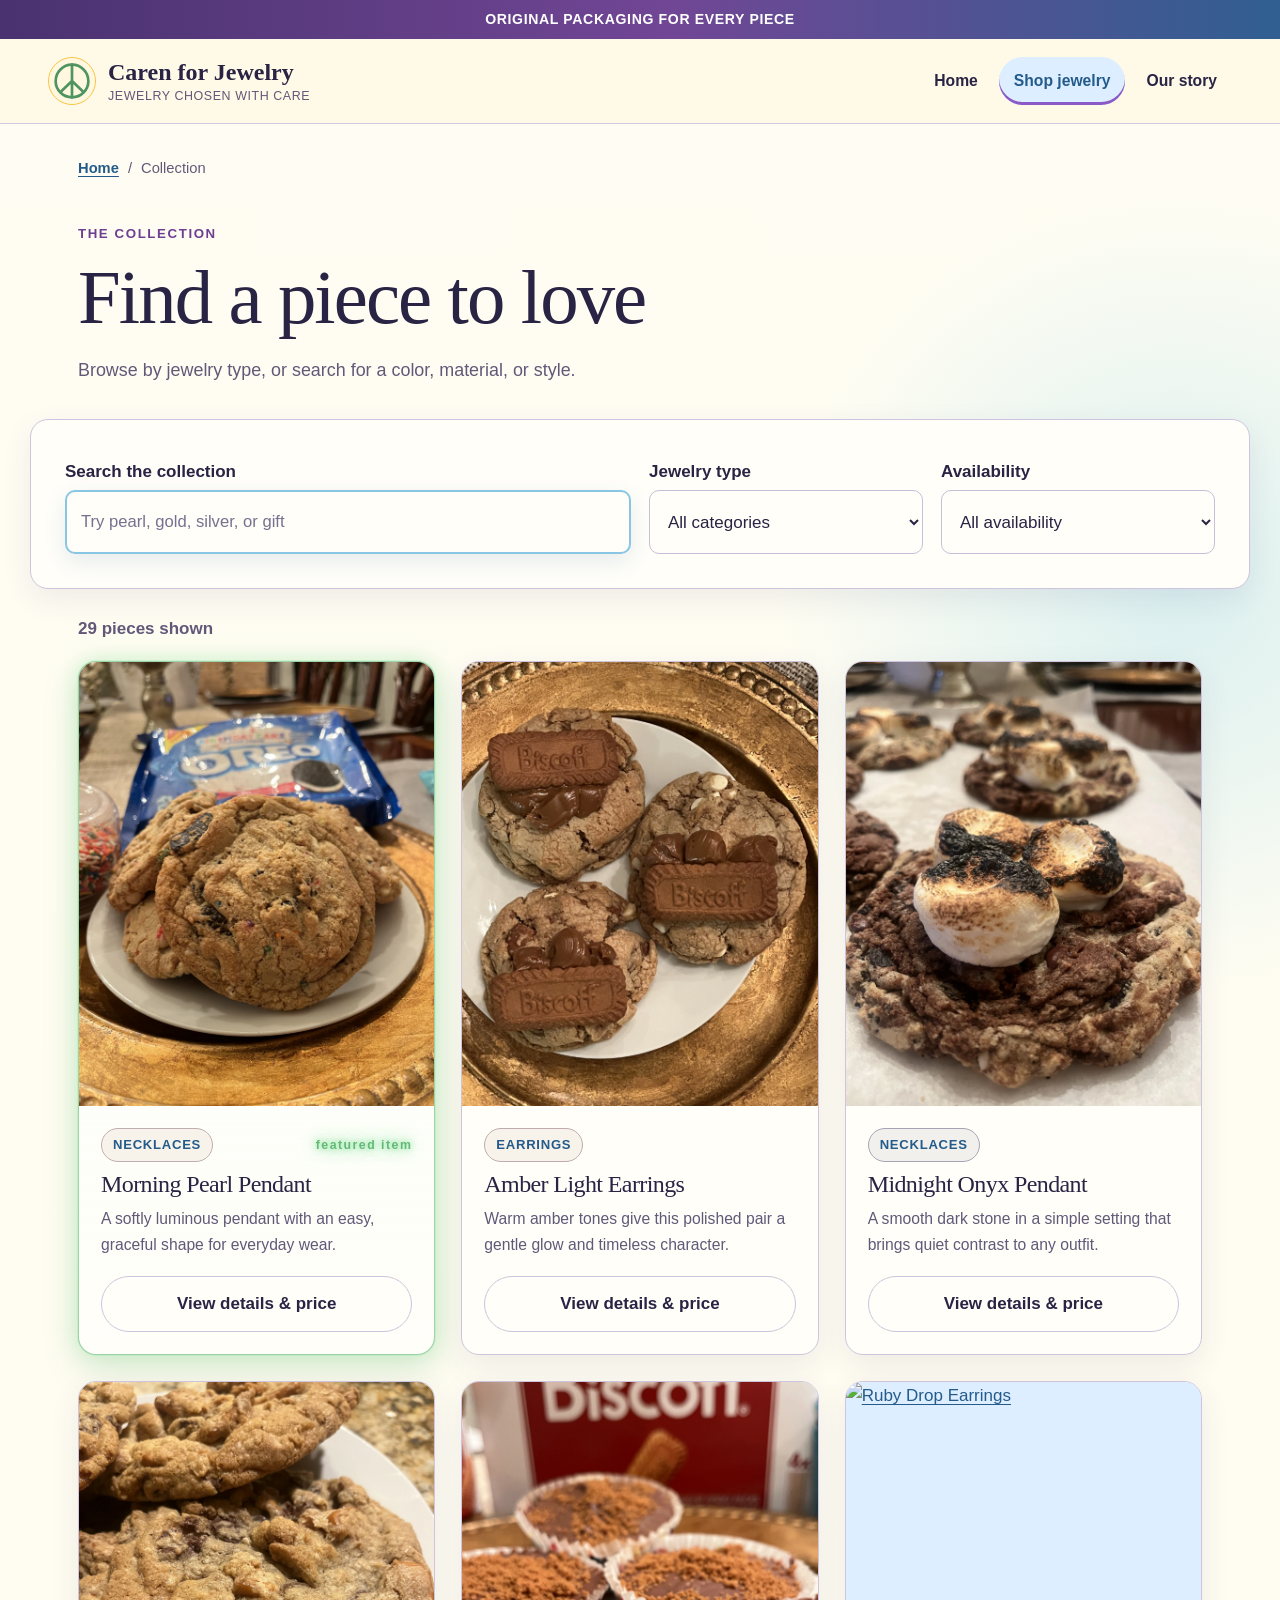
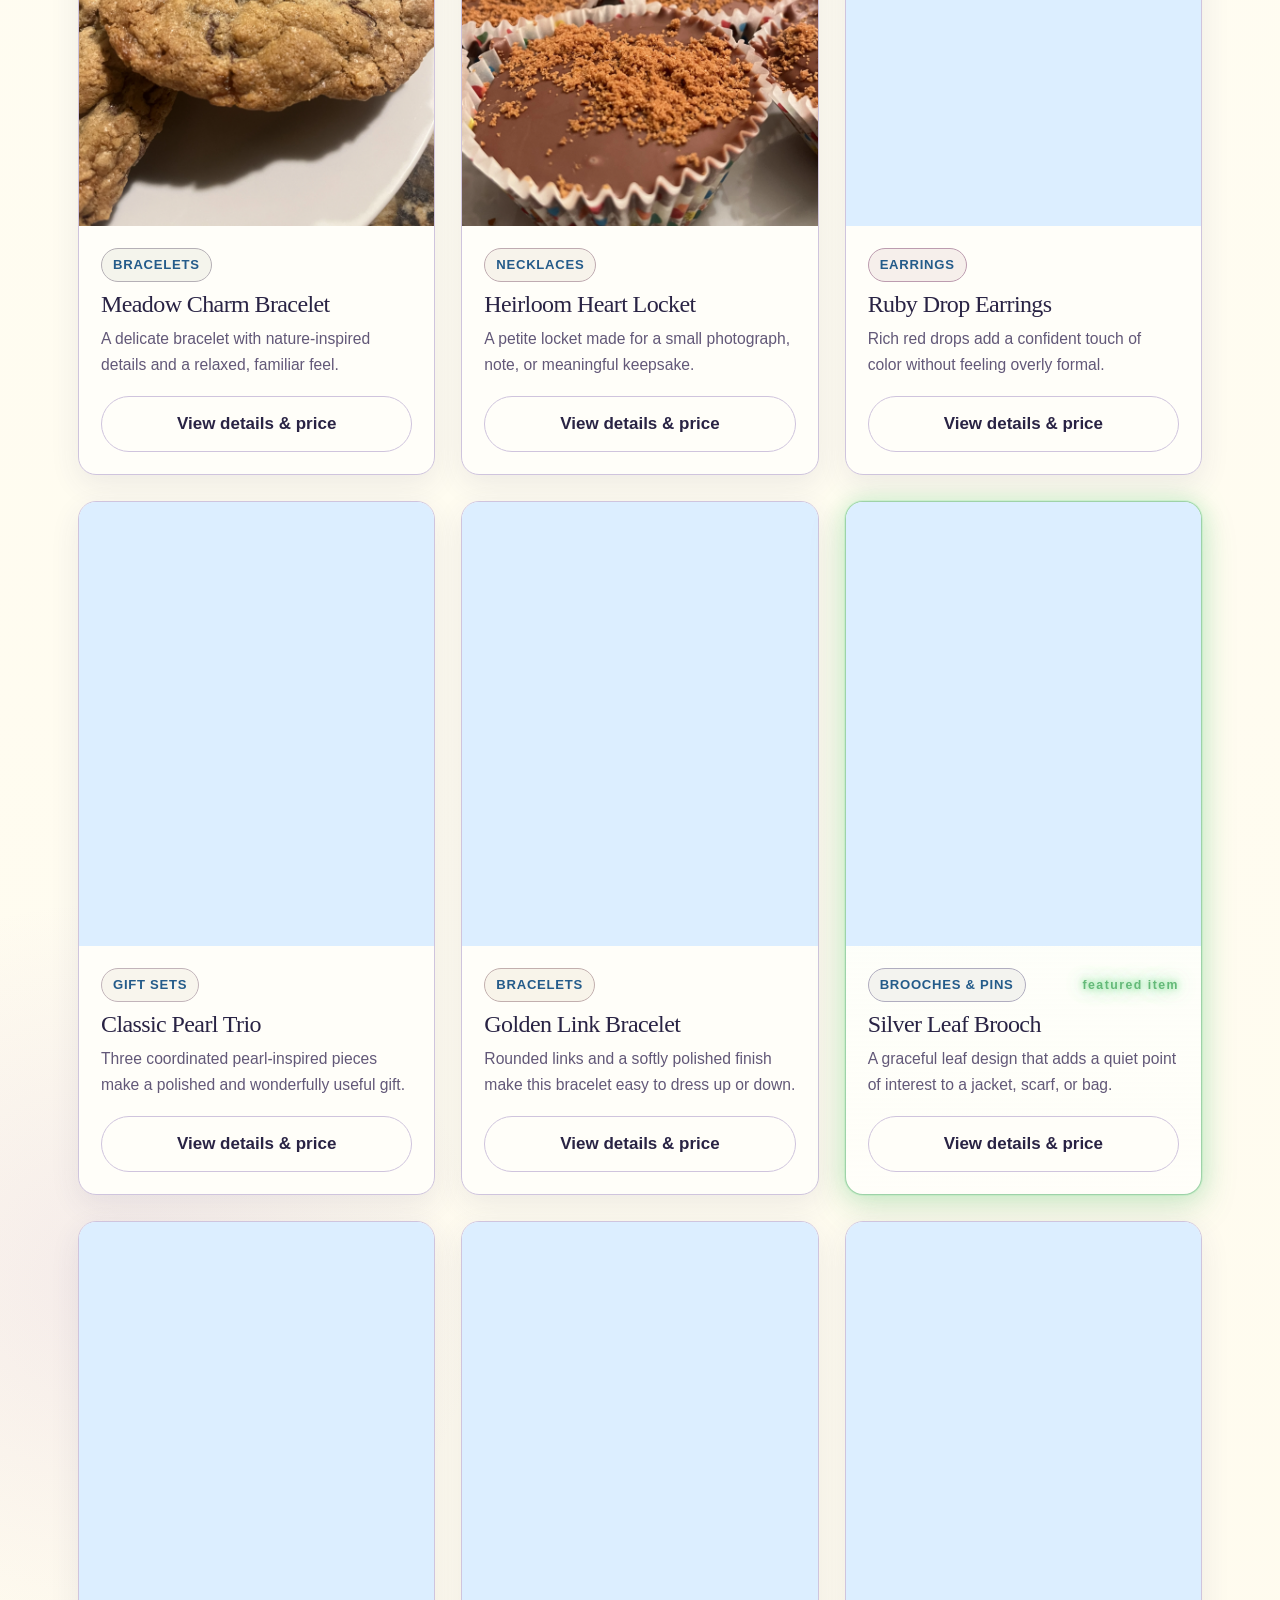
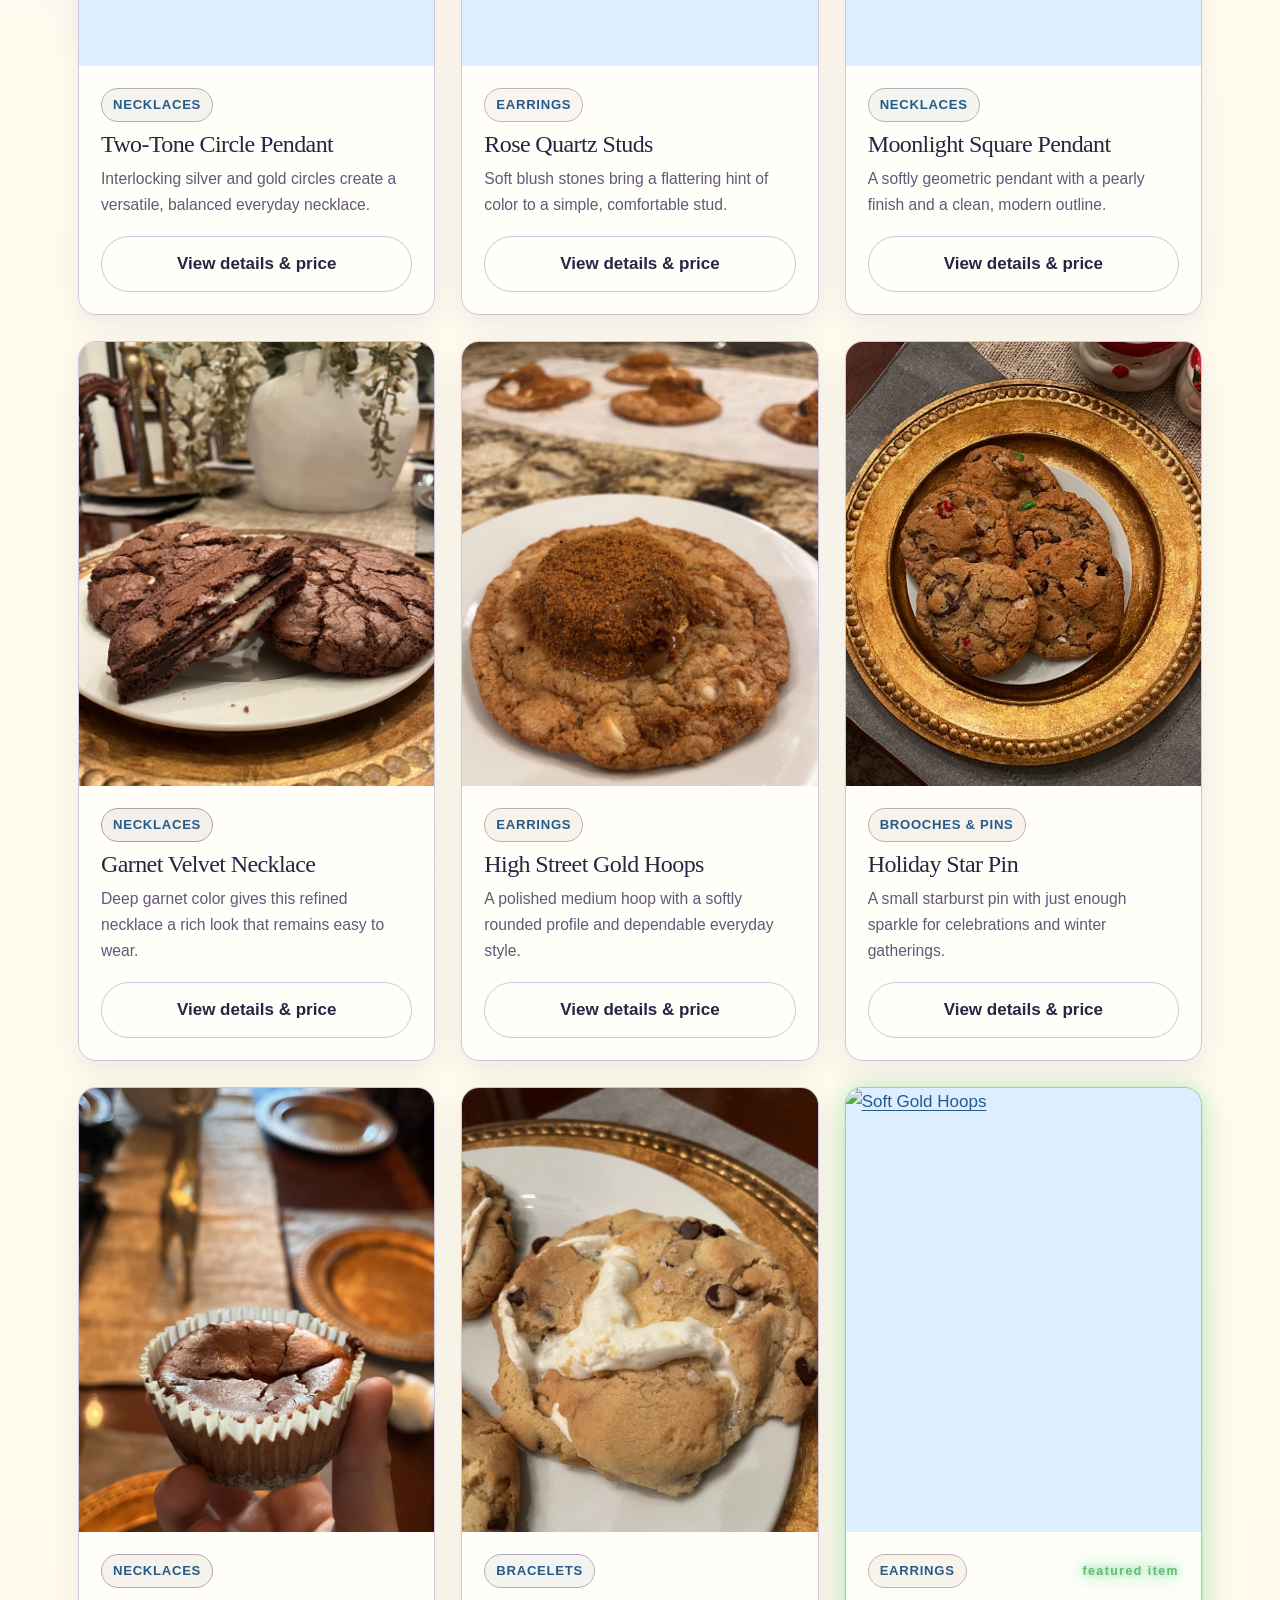
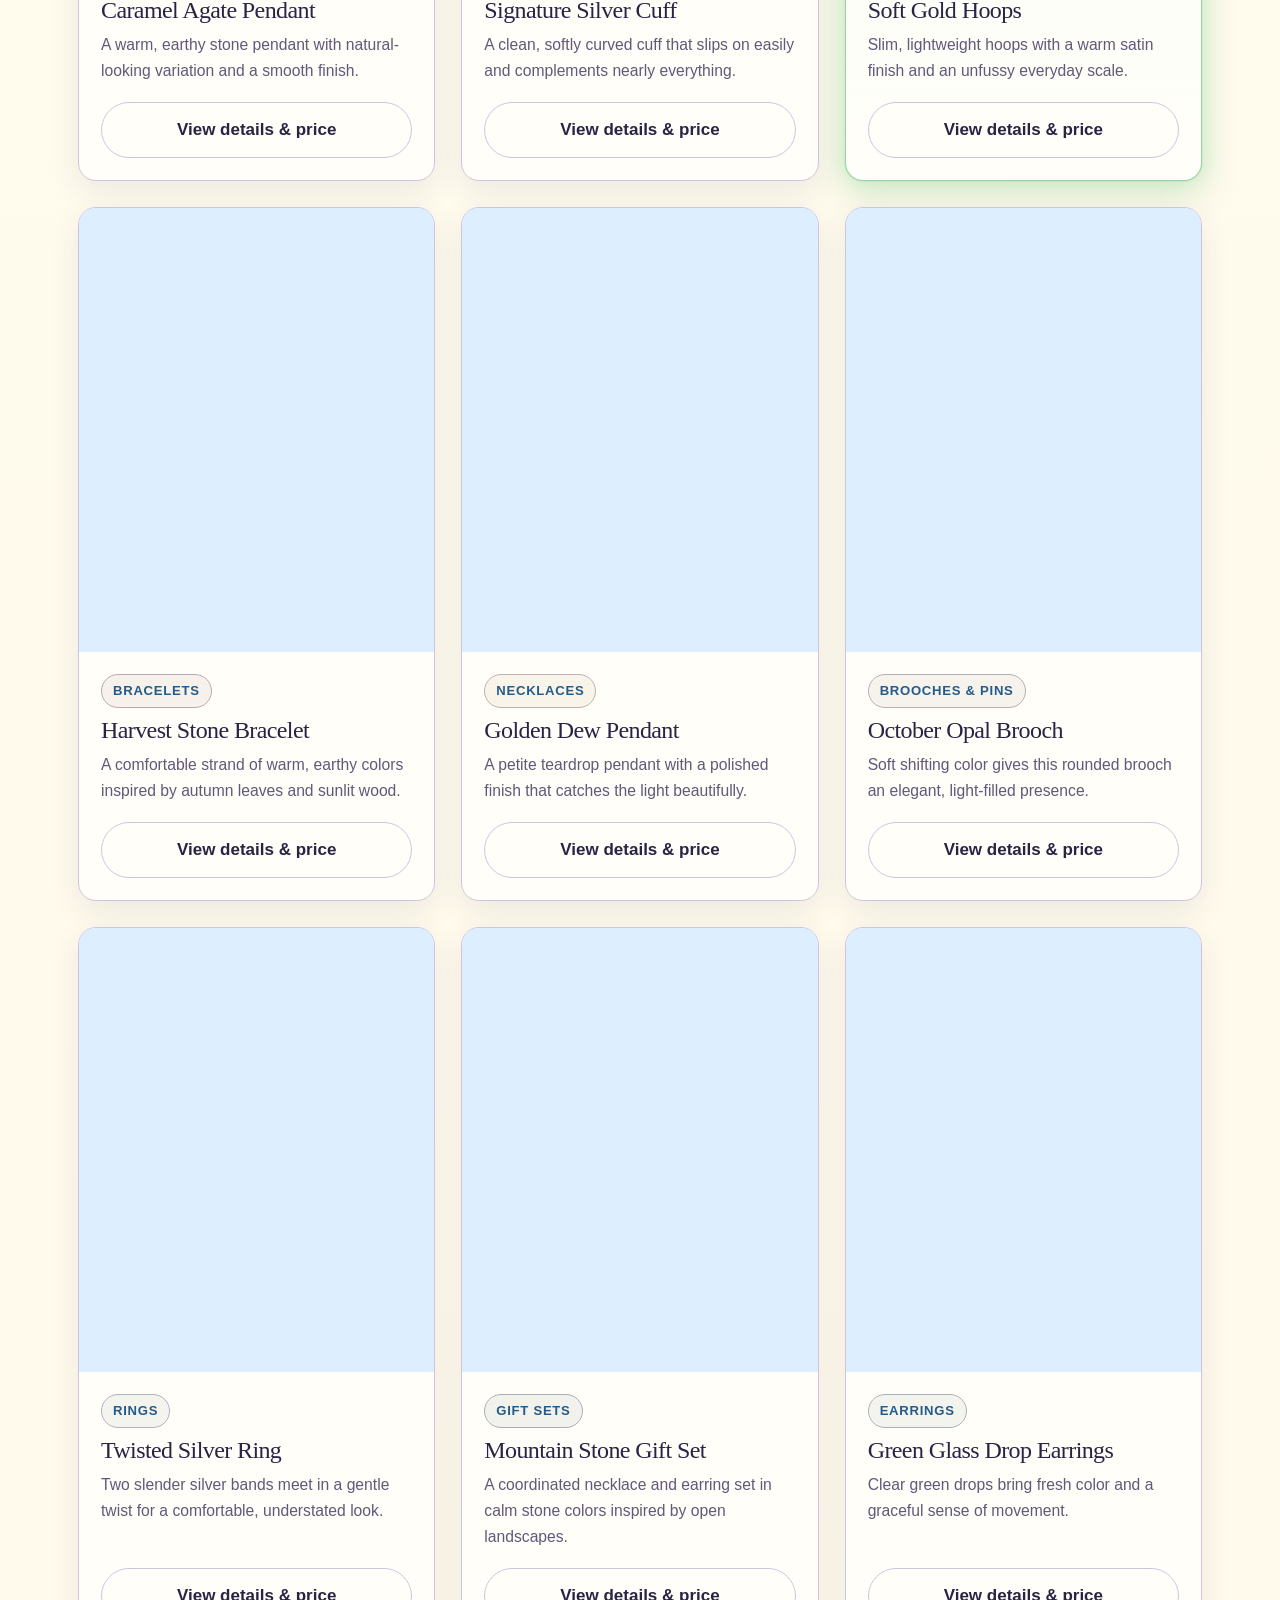
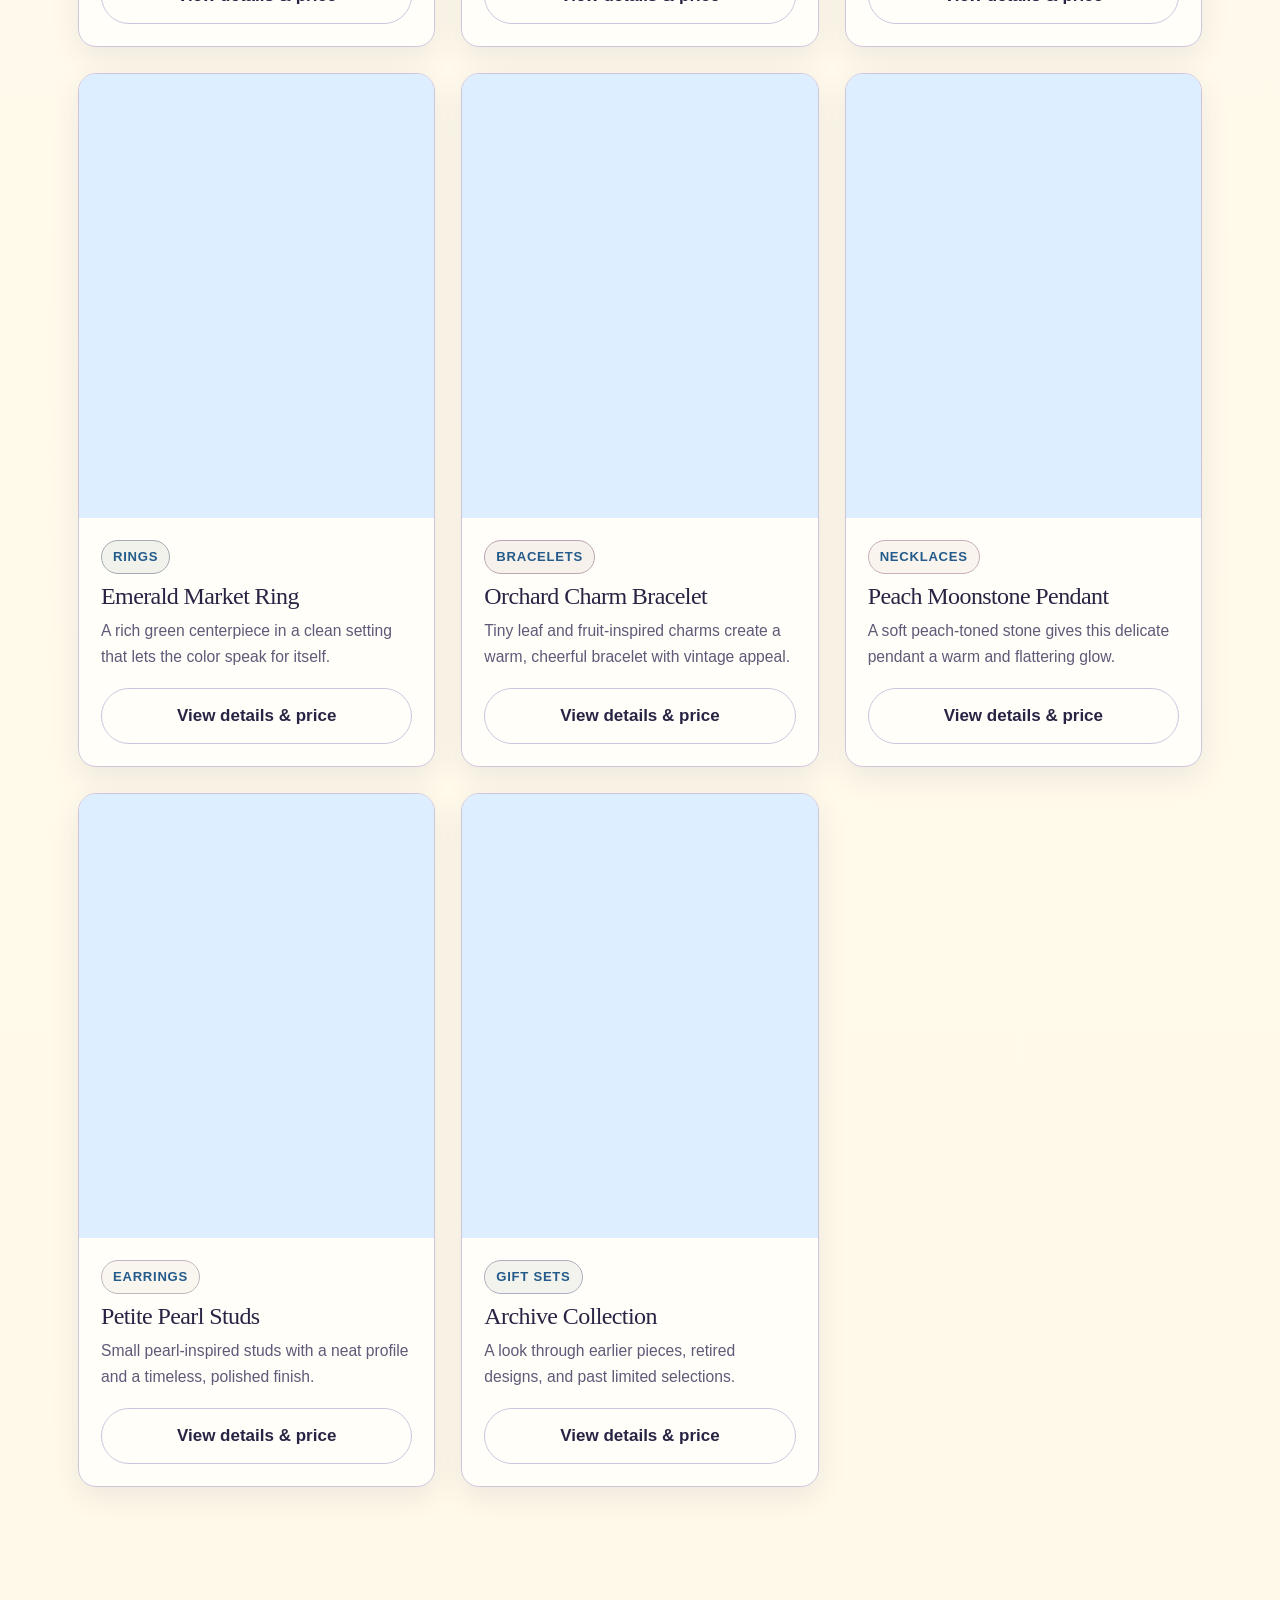
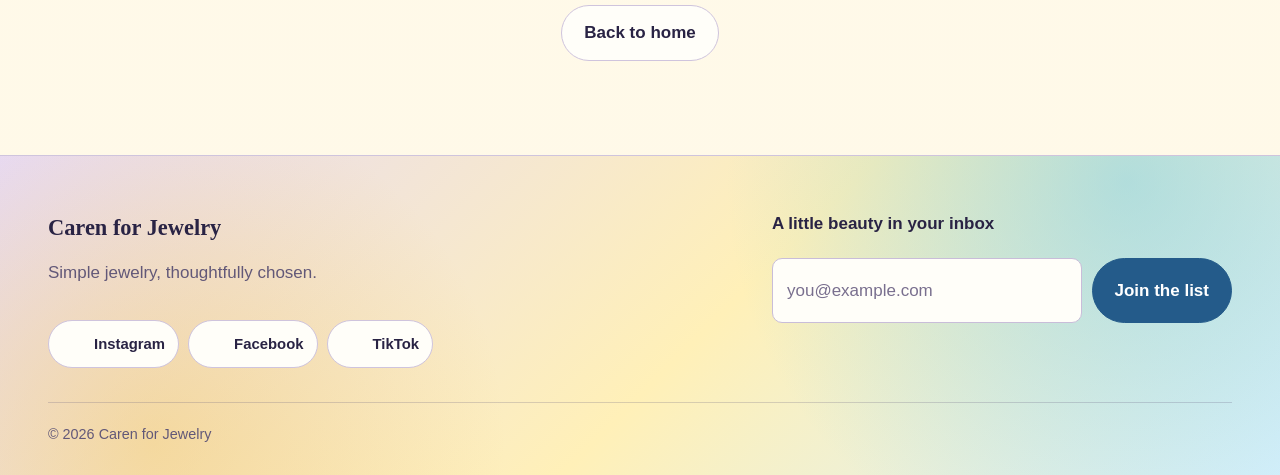
==== commit 4269f301: "newer-site" ====
--- a/gallery.html
+++ b/gallery.html
@@ -7,8 +7,8 @@
     <meta http-equiv="Cache-Control" content="no-cache, no-store, must-revalidate" />
     <meta http-equiv="Pragma" content="no-cache" />
     <meta http-equiv="Expires" content="0" />
-    <meta name="description" content="Browse the complete Linden & Light collection of simple, timeless jewelry." />
-    <title>Shop Jewelry | Linden &amp; Light Jewelry</title>
+    <meta name="description" content="Browse the complete Caren for Jewelry collection of simple, timeless jewelry." />
+    <title>Shop Jewelry | Caren for Jewelry</title>
     <link rel="stylesheet" href="style.css" />
     <script defer src="site-config.js"></script>
     <script defer src="products.js"></script>
@@ -19,10 +19,10 @@
     <div class="announcement-bar" data-config-text="announcementText">Complimentary gift wrapping on every piece</div>
 
     <header class="site-header">
-        <a class="site-brand" href="index.html" data-page-link="home" aria-label="Linden and Light Jewelry home">
-            <span class="brand-mark" aria-hidden="true">L</span>
+        <a class="site-brand" href="index.html" data-page-link="home" aria-label="Caren for Jewelry home">
+            <img class="brand-mark" src="images/logo-symbol.svg" alt="" />
             <span class="brand-copy">
-                <span class="brand-name" data-site-name>Linden &amp; Light Jewelry</span>
+                <span class="brand-name" data-site-name>Caren for Jewelry</span>
                 <span class="brand-tagline" data-config-text="brandTagline">Jewelry chosen with care</span>
             </span>
         </a>
@@ -47,11 +47,7 @@
         </section>
 
         <section class="filter-panel" aria-label="Product filters">
-            <div class="filter-heading">
-                <h2 data-config-text="filterTitle">Narrow your choices</h2>
-                <p data-config-text="filterHelp">Use one or more filters. Results update automatically.</p>
-            </div>
-            <div class="filter-field">
+            <div class="filter-field search-field">
                 <label for="product-search" data-config-text="searchLabel">Search products</label>
                 <input
                     type="search"
@@ -84,7 +80,7 @@
     <footer class="site-footer">
         <div class="footer-content">
             <div class="footer-details">
-                <p class="footer-title" data-site-name>Linden &amp; Light Jewelry</p>
+                <p class="footer-title" data-site-name>Caren for Jewelry</p>
                 <p data-config-text="siteTagline">Simple jewelry, thoughtfully chosen.</p>
                 <div class="social-links" data-social-links aria-label="Social media links"></div>
             </div>
@@ -99,7 +95,7 @@
             </form>
         </div>
         <p class="site-footer-copy">
-            &copy; <span data-current-year>2026</span> <span data-site-name>Linden &amp; Light Jewelry</span>
+            &copy; <span data-current-year>2026</span> <span data-site-name>Caren for Jewelry</span>
         </p>
     </footer>
 </body>
--- a/style.css
+++ b/style.css
@@ -155,15 +155,12 @@
 .brand-mark {
     width: 48px;
     height: 48px;
-    display: inline-grid;
+    display: block;
     flex: 0 0 auto;
-    place-items: center;
     border: 1px solid var(--color-gold);
     border-radius: 50%;
-    color: var(--color-gold-dark);
     background: rgba(255, 240, 168, 0.72);
-    font-family: Georgia, "Times New Roman", serif;
-    font-size: 1.55rem;
+    object-fit: cover;
 }
 
 .brand-copy {
@@ -679,7 +676,8 @@
 
 .filter-panel {
     display: grid;
-    grid-template-columns: repeat(3, minmax(0, 1fr));
+    grid-template-columns: repeat(4, minmax(0, 1fr));
+    align-items: stretch;
     gap: 18px;
     max-width: var(--content-max-width);
     margin: 0 auto 24px;
@@ -690,27 +688,37 @@
     box-shadow: var(--shadow-card);
 }
 
-.filter-heading {
-    grid-column: 1 / -1;
-}
-
-.filter-heading h2 {
-    margin-bottom: 4px;
-    font-family: Arial, Helvetica, sans-serif;
-    font-size: 1.16rem;
-    font-weight: 800;
-    letter-spacing: 0;
-}
-
-.filter-heading p {
-    margin-bottom: 4px;
-    font-size: 0.95rem;
+.search-field {
+    grid-column: span 2;
+}
+
+.search-field label {
+    color: var(--color-sage-deep);
+}
+
+.search-field input {
+    min-height: 64px;
+    border-width: 2px;
+    border-color: color-mix(in srgb, var(--color-sky) 68%, var(--color-border));
+    box-shadow: 0 8px 22px rgba(36, 91, 138, 0.11);
+    font-size: 1.04rem;
 }
 
 .filter-field {
     display: flex;
     flex-direction: column;
     gap: 8px;
+}
+
+.filter-field label {
+    min-height: 28px;
+    display: flex;
+    align-items: flex-end;
+    line-height: 1.25;
+}
+
+.filter-field select {
+    min-height: 64px;
 }
 
 .specification-filters {
@@ -779,6 +787,24 @@
     box-shadow: var(--shadow-soft);
 }
 
+.product-card--featured {
+    border-color: rgba(100, 185, 120, 0.62);
+    background:
+        linear-gradient(rgba(245, 255, 247, 0.42), rgba(255, 254, 249, 0.94)),
+        var(--color-surface);
+    box-shadow:
+        0 0 0 1px rgba(125, 225, 148, 0.2),
+        0 0 24px rgba(125, 225, 148, 0.38),
+        0 14px 36px rgba(74, 155, 93, 0.18);
+}
+
+.product-card--featured:hover {
+    box-shadow:
+        0 0 0 1px rgba(125, 225, 148, 0.3),
+        0 0 34px rgba(125, 225, 148, 0.5),
+        0 20px 48px rgba(74, 155, 93, 0.24);
+}
+
 .product-card-image-link {
     display: block;
     overflow: hidden;
@@ -809,6 +835,35 @@
     padding: 22px;
 }
 
+.product-card-labels {
+    display: flex;
+    width: 100%;
+    min-height: 29px;
+    flex-wrap: wrap;
+    align-items: center;
+    gap: 8px 12px;
+    margin-bottom: 9px;
+}
+
+.product-card-labels .category-pill {
+    margin-bottom: 0;
+}
+
+.featured-label {
+    margin: 0 0 0 auto;
+    color: #64b978;
+    font-size: 0.77rem;
+    font-weight: 900;
+    letter-spacing: 0.12em;
+    line-height: 1;
+    text-shadow:
+        0 0 6px rgba(125, 225, 148, 1),
+        0 0 15px rgba(125, 225, 148, 0.75),
+        0 0 24px rgba(125, 225, 148, 0.45);
+    text-align: right;
+    text-transform: lowercase;
+}
+
 .product-card-title {
     margin: 0 0 9px;
     font-size: 1.5rem;
@@ -827,14 +882,6 @@
     flex: 1;
     margin-bottom: 18px;
     font-size: 0.98rem;
-}
-
-.product-card-price {
-    margin-bottom: 17px;
-    color: var(--color-text);
-    font-family: Georgia, "Times New Roman", serif;
-    font-size: 1.4rem;
-    font-weight: 700;
 }
 
 .product-card .text-button {
@@ -1345,6 +1392,10 @@
         grid-template-columns: repeat(2, minmax(0, 1fr));
     }
 
+    .filter-panel {
+        grid-template-columns: repeat(2, minmax(0, 1fr));
+    }
+
     .detail-info {
         position: static;
     }
@@ -1422,6 +1473,10 @@
     .footer-content,
     .email-signup-row {
         grid-template-columns: 1fr;
+    }
+
+    .search-field {
+        grid-column: auto;
     }
 
     .product-metrics {
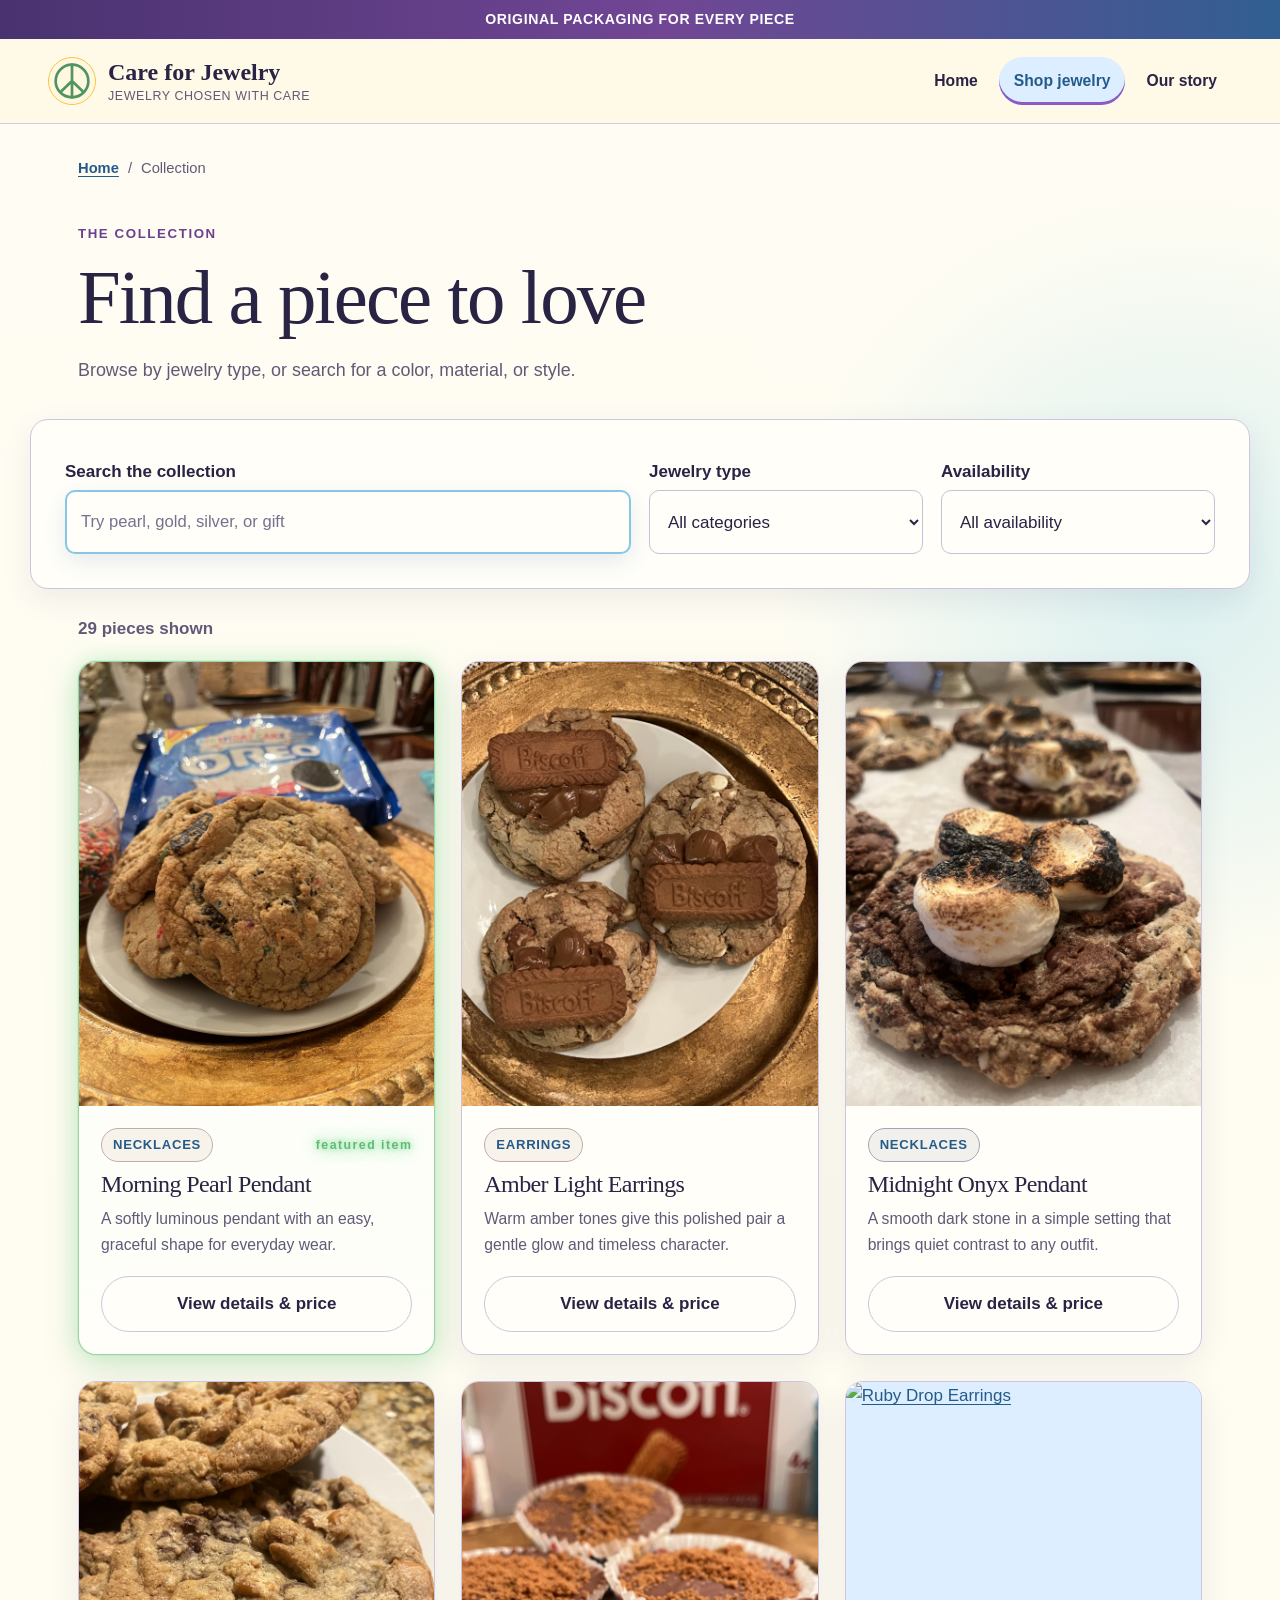
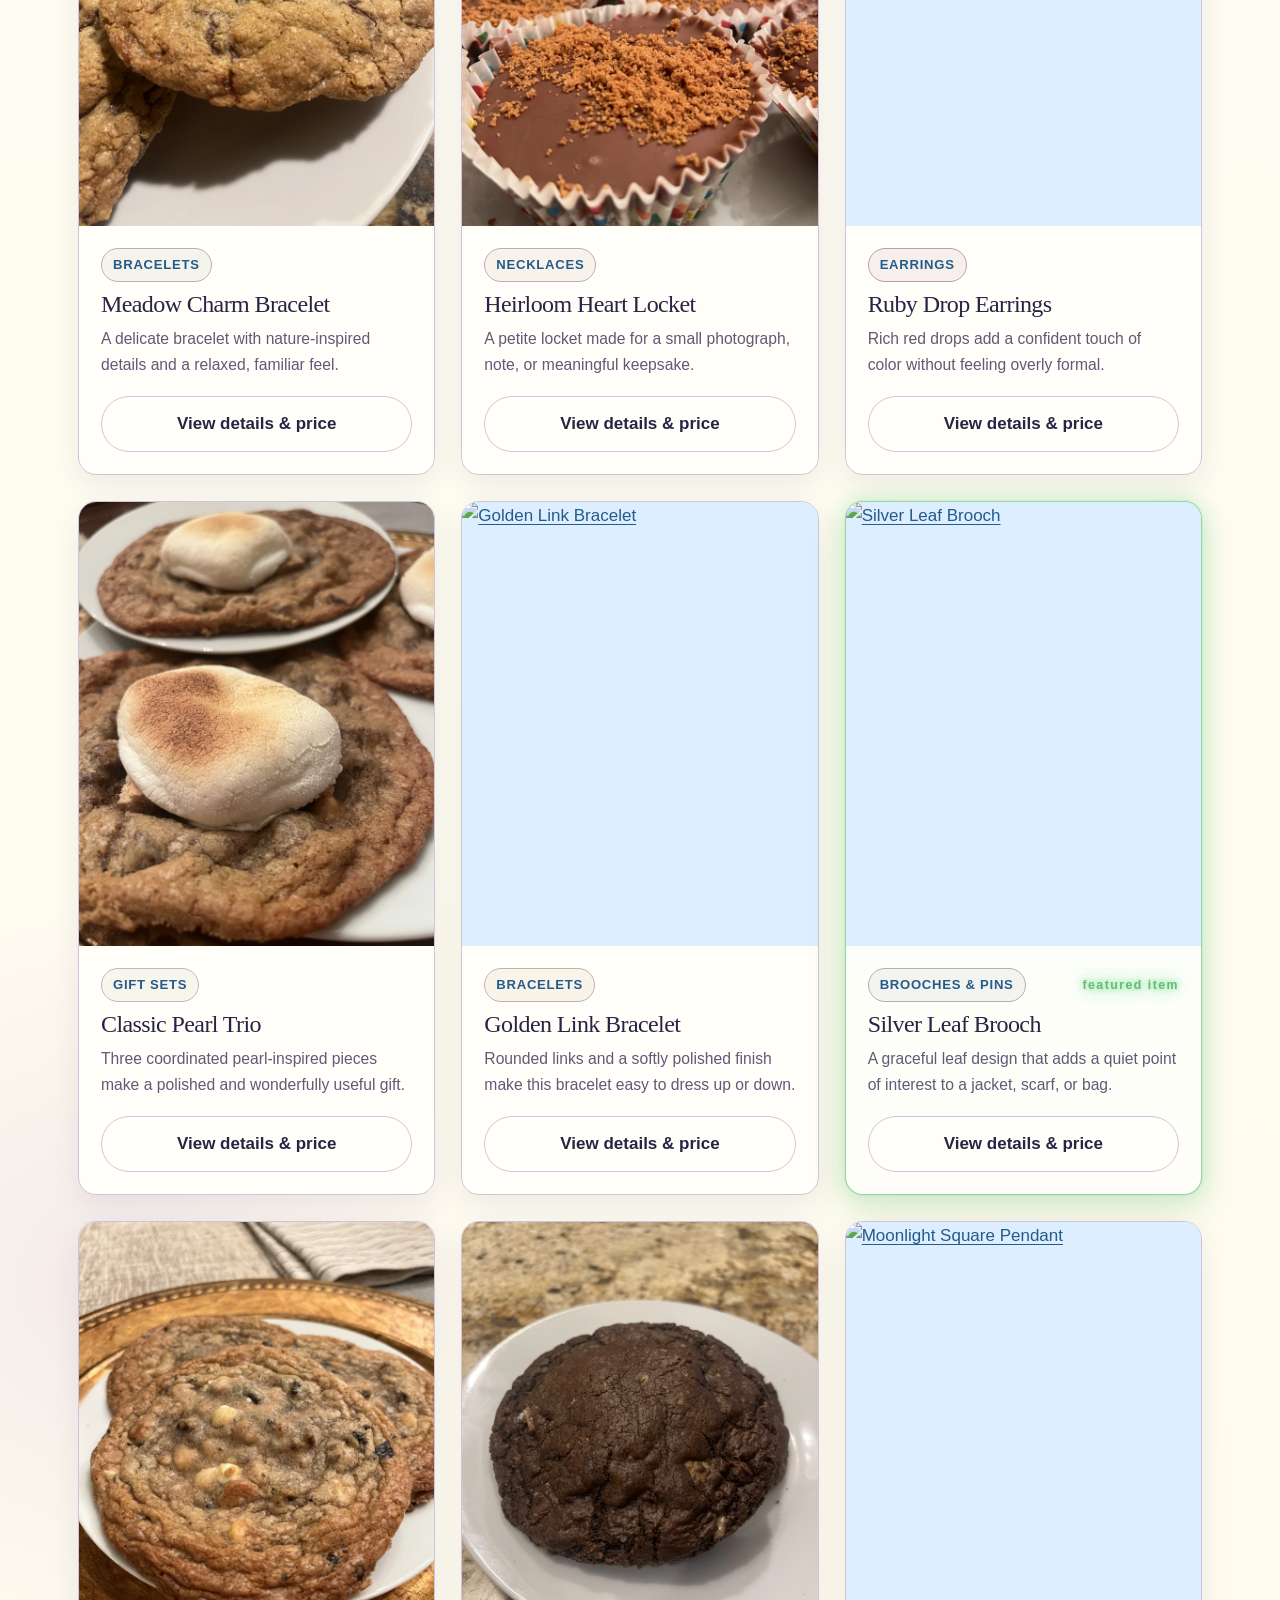
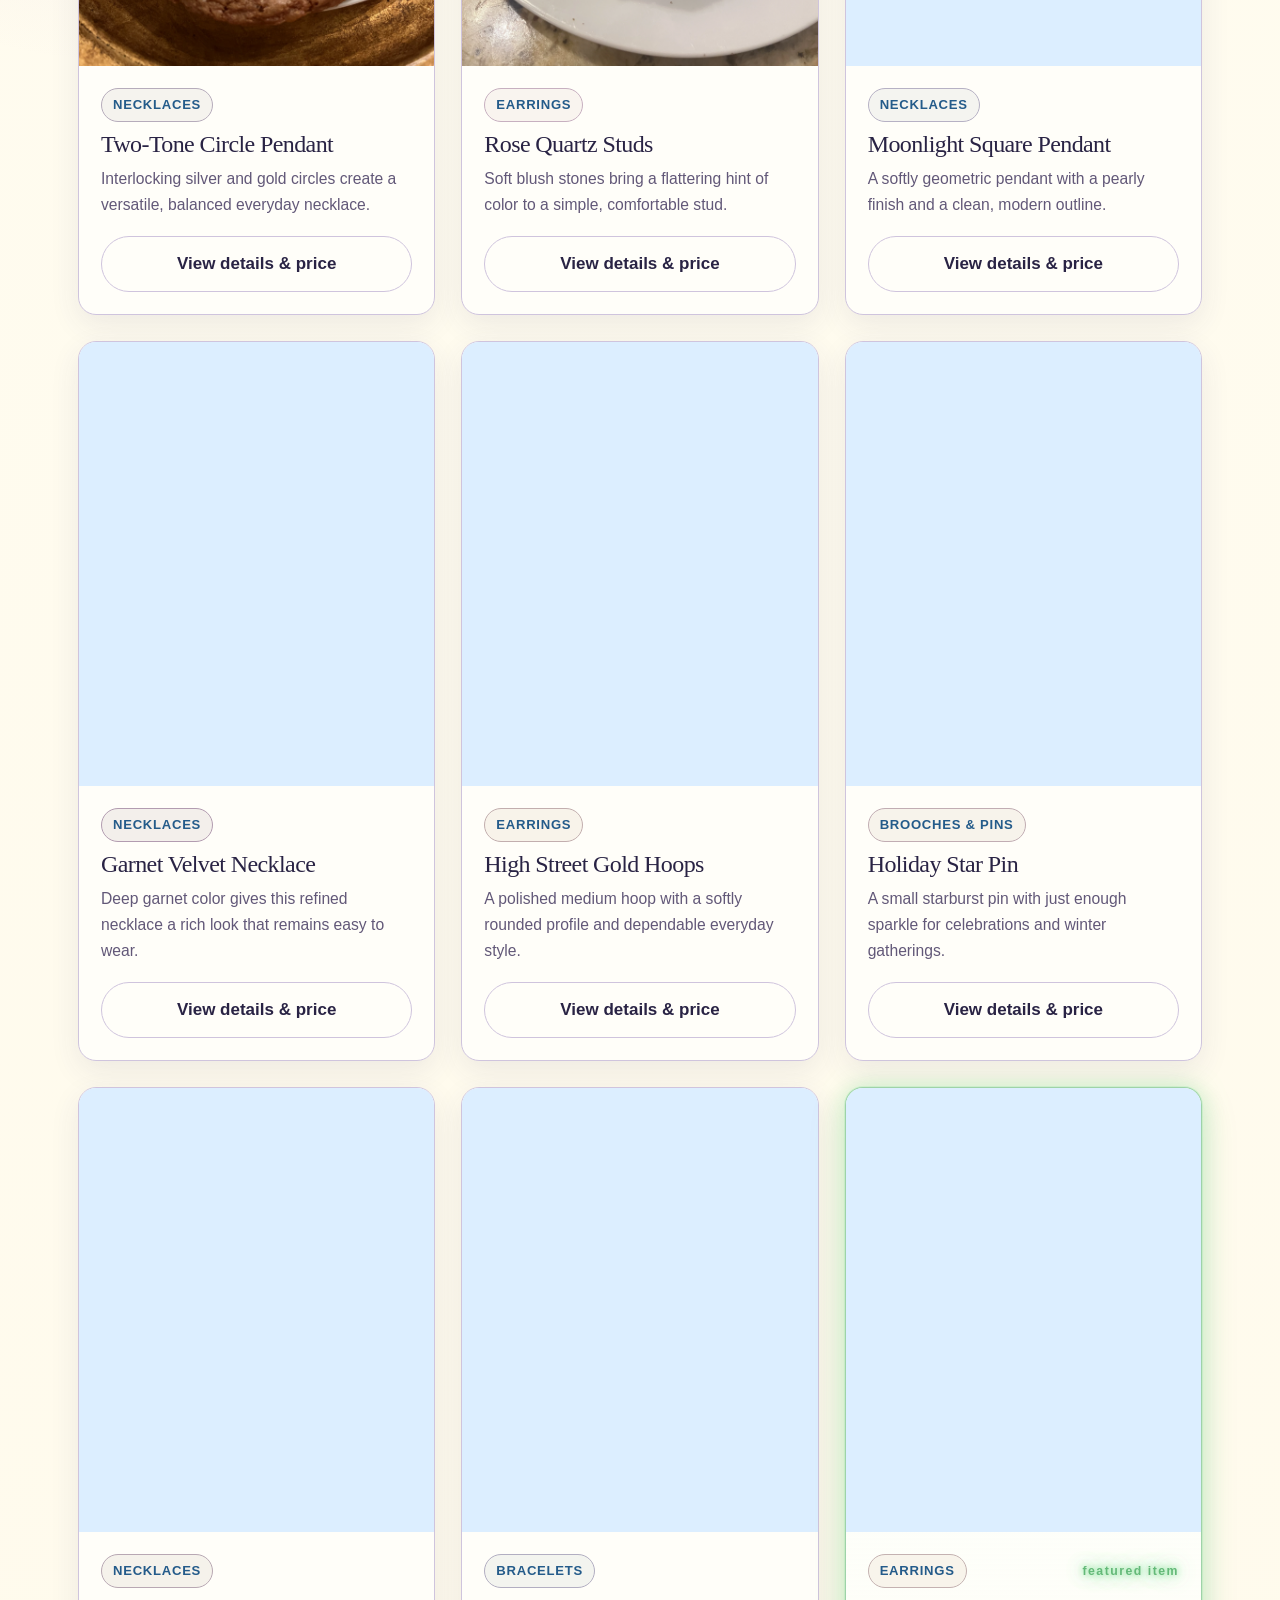
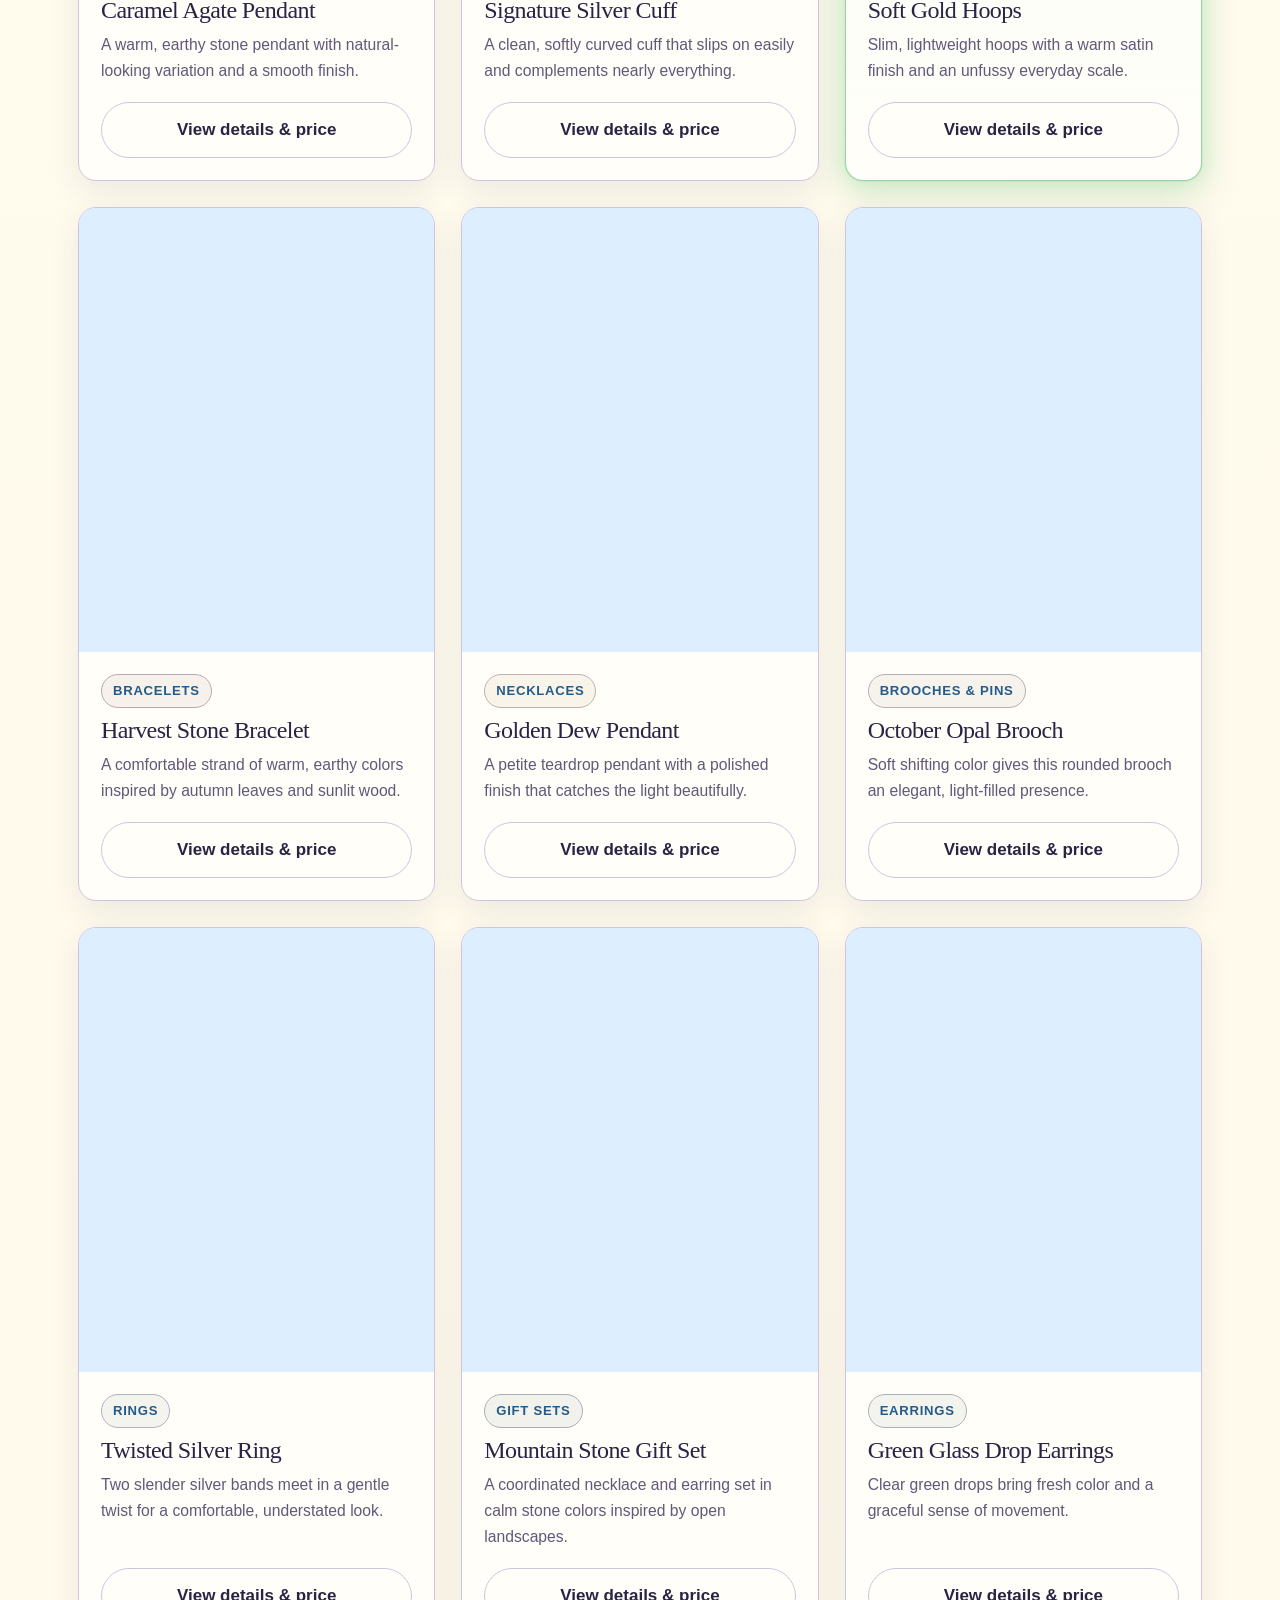
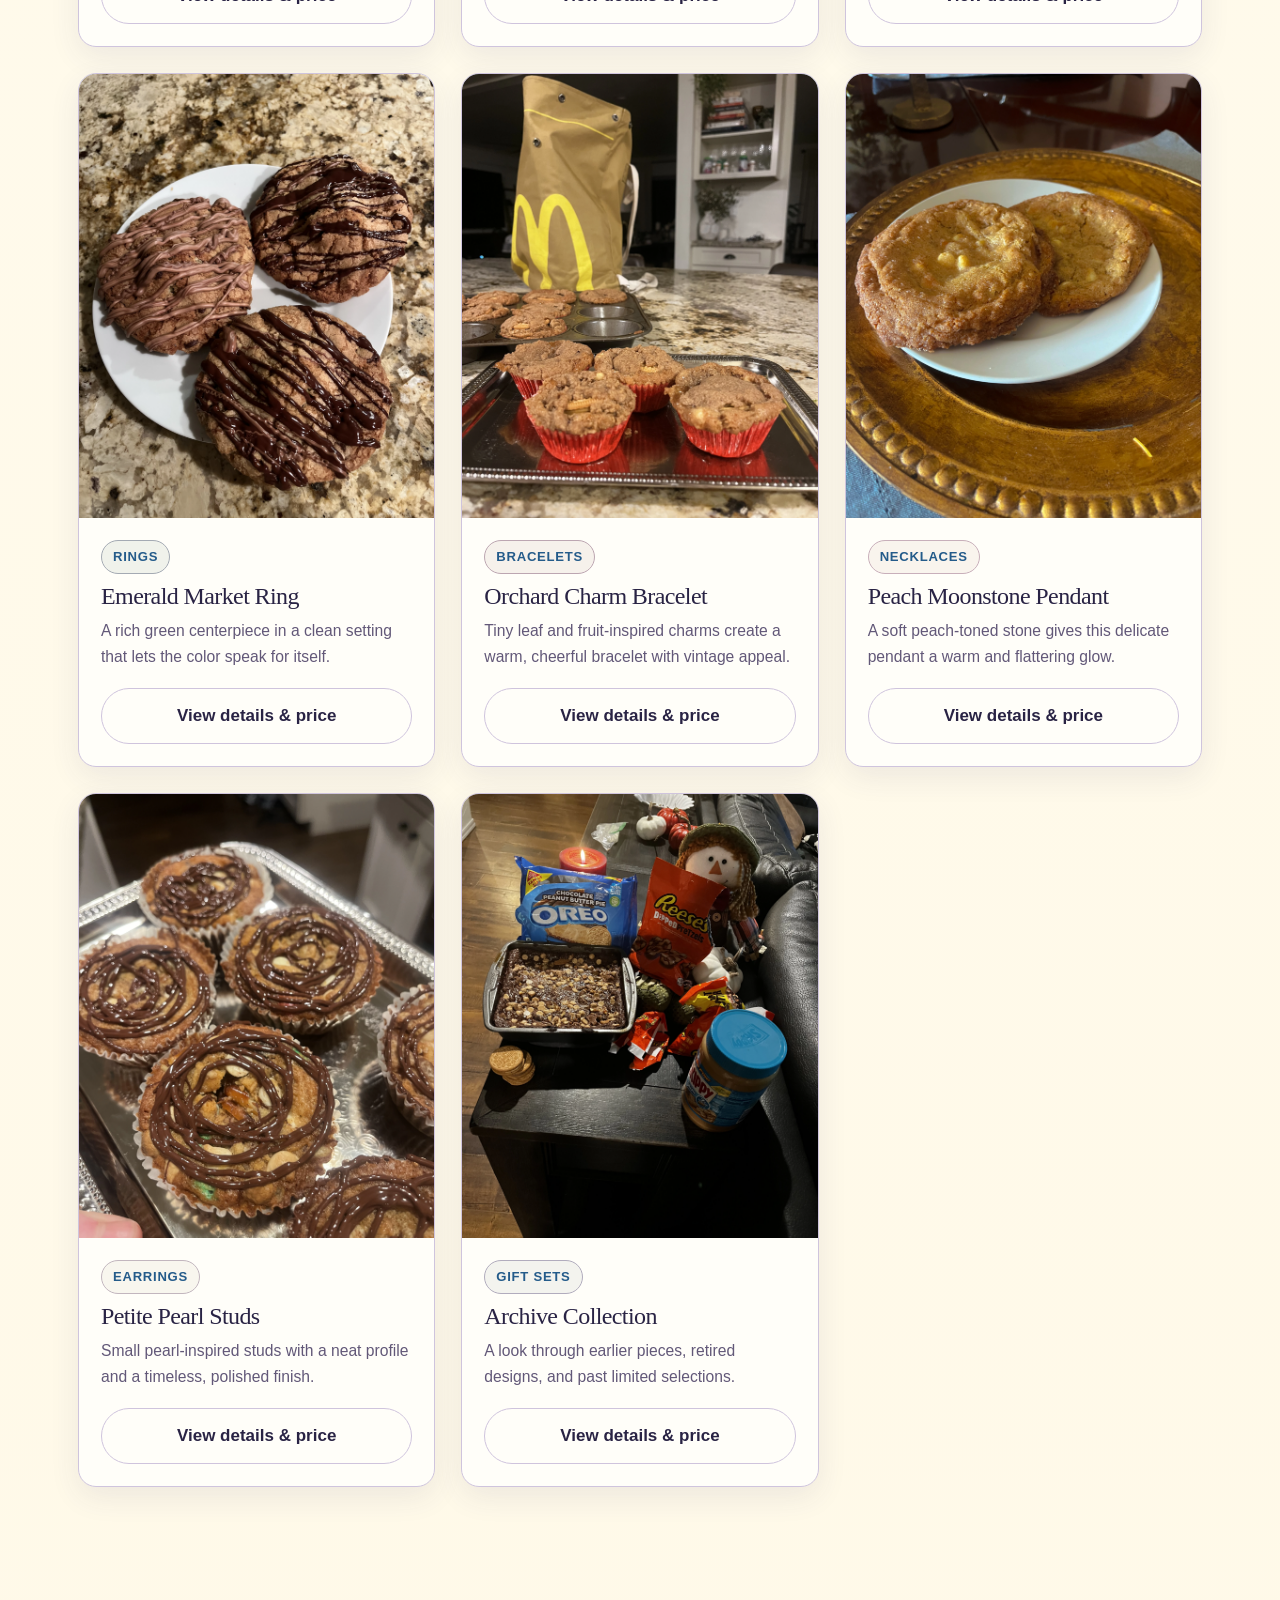
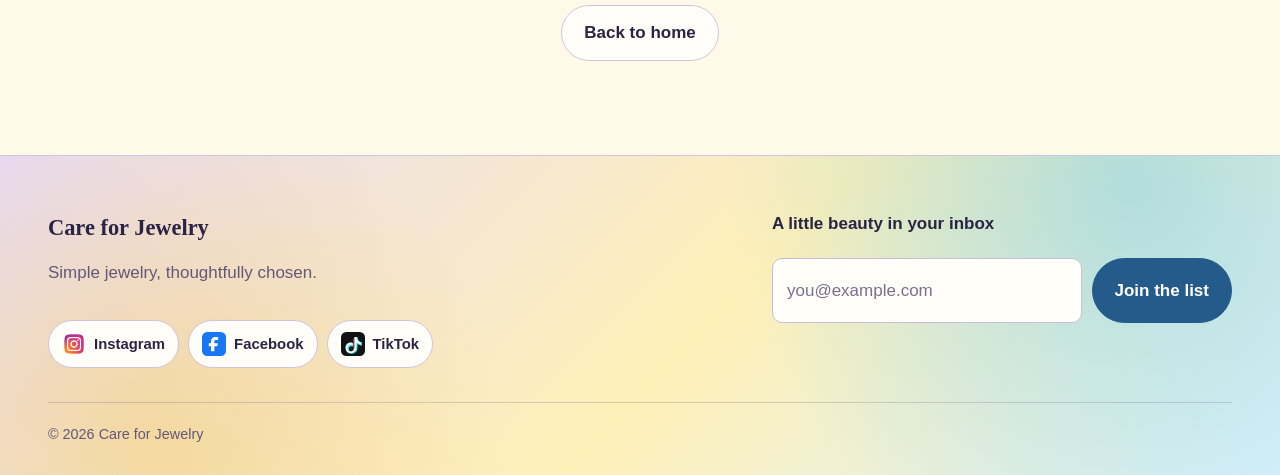
==== commit 0ac0e7a3: "new_edits" ====
--- a/gallery.html
+++ b/gallery.html
@@ -7,8 +7,8 @@
     <meta http-equiv="Cache-Control" content="no-cache, no-store, must-revalidate" />
     <meta http-equiv="Pragma" content="no-cache" />
     <meta http-equiv="Expires" content="0" />
-    <meta name="description" content="Browse the complete Caren for Jewelry collection of simple, timeless jewelry." />
-    <title>Shop Jewelry | Caren for Jewelry</title>
+    <meta name="description" content="Browse the complete Care for Jewelry collection of simple, timeless jewelry." />
+    <title>Shop Jewelry | Care for Jewelry</title>
     <link rel="stylesheet" href="style.css" />
     <script defer src="site-config.js"></script>
     <script defer src="products.js"></script>
